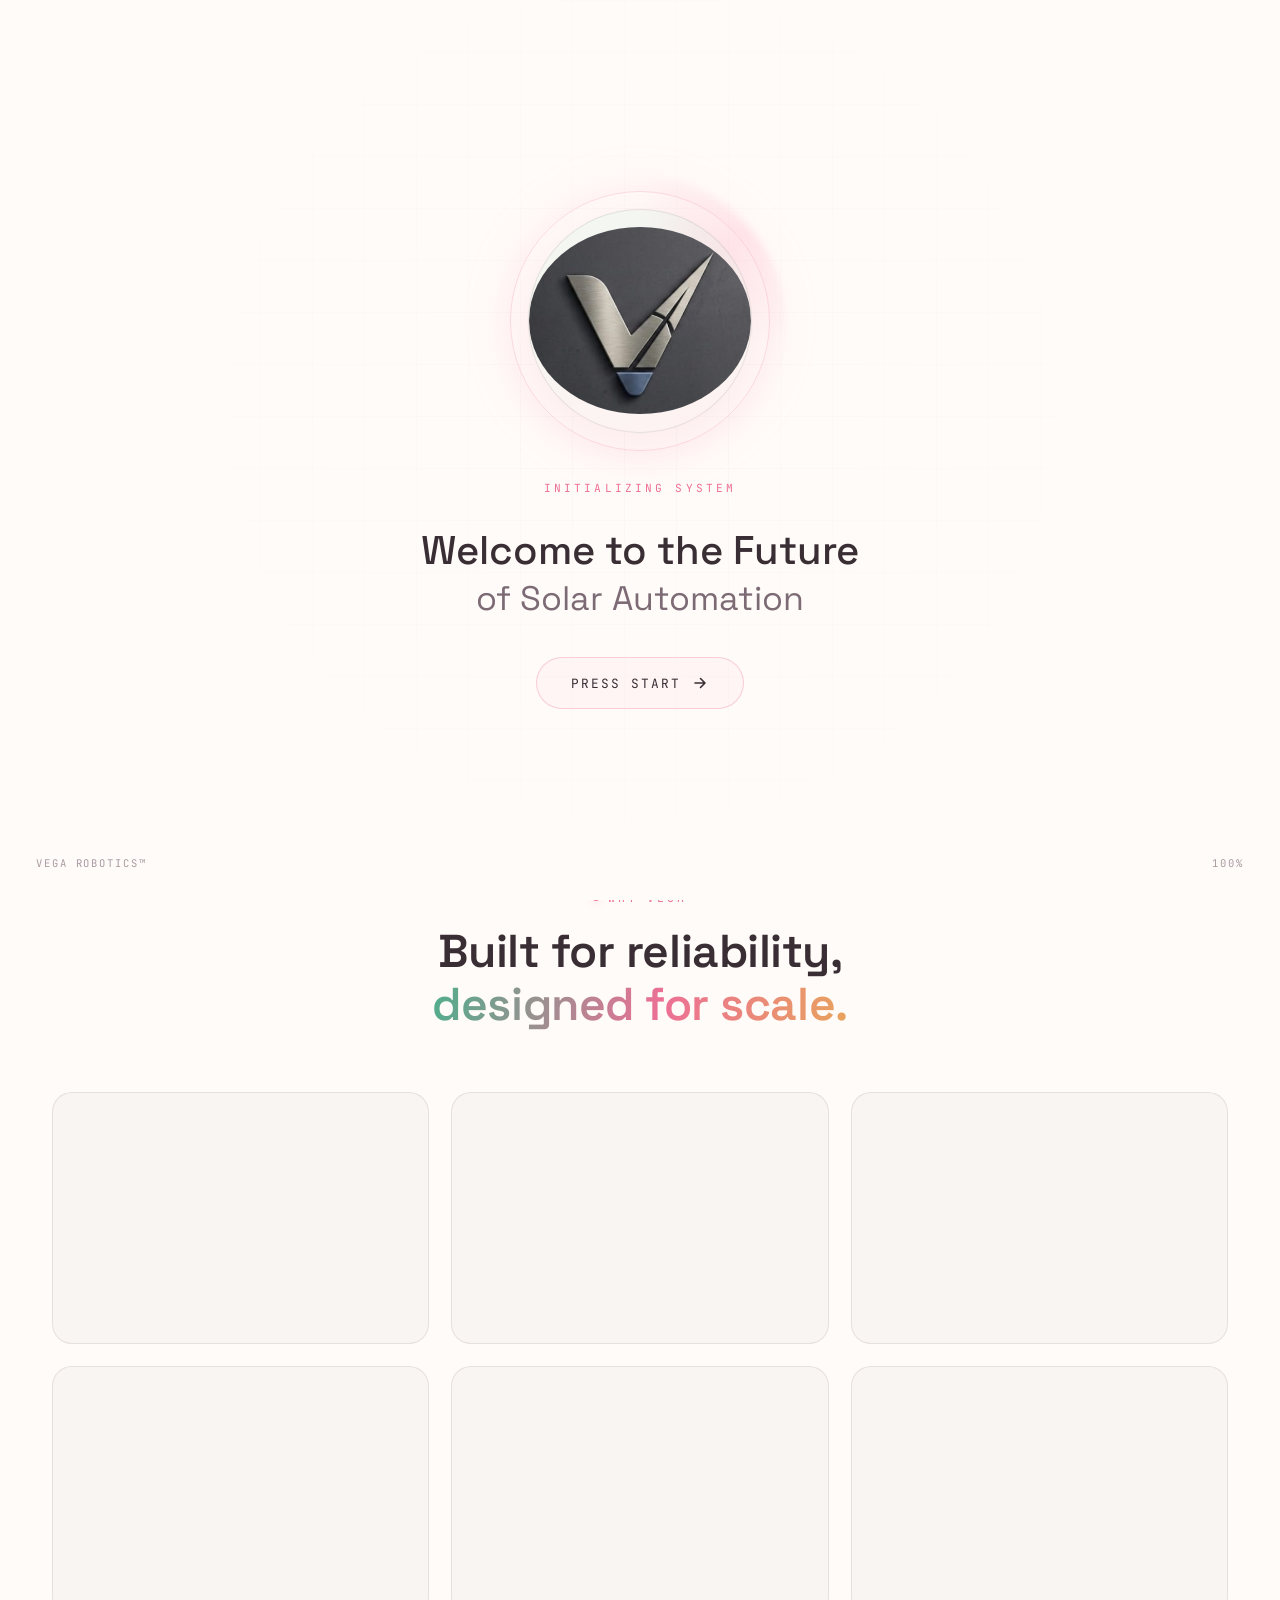
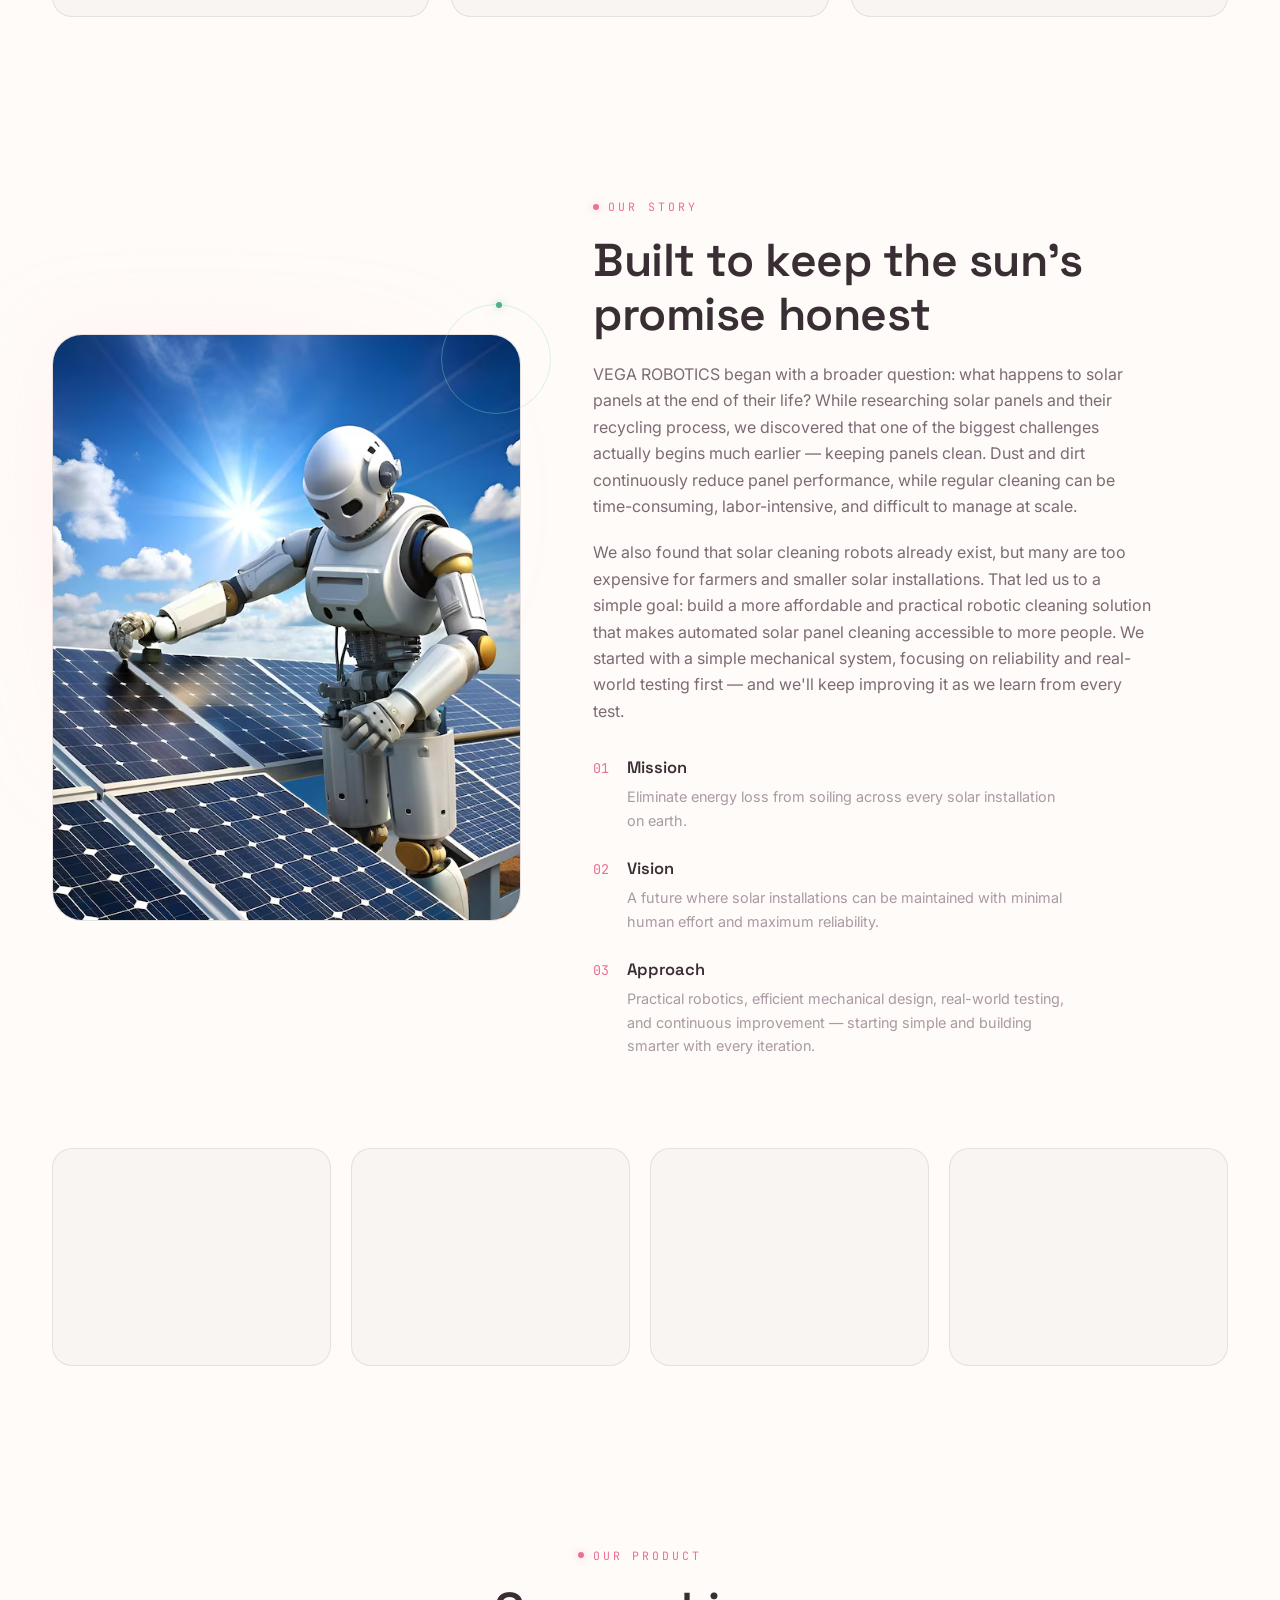
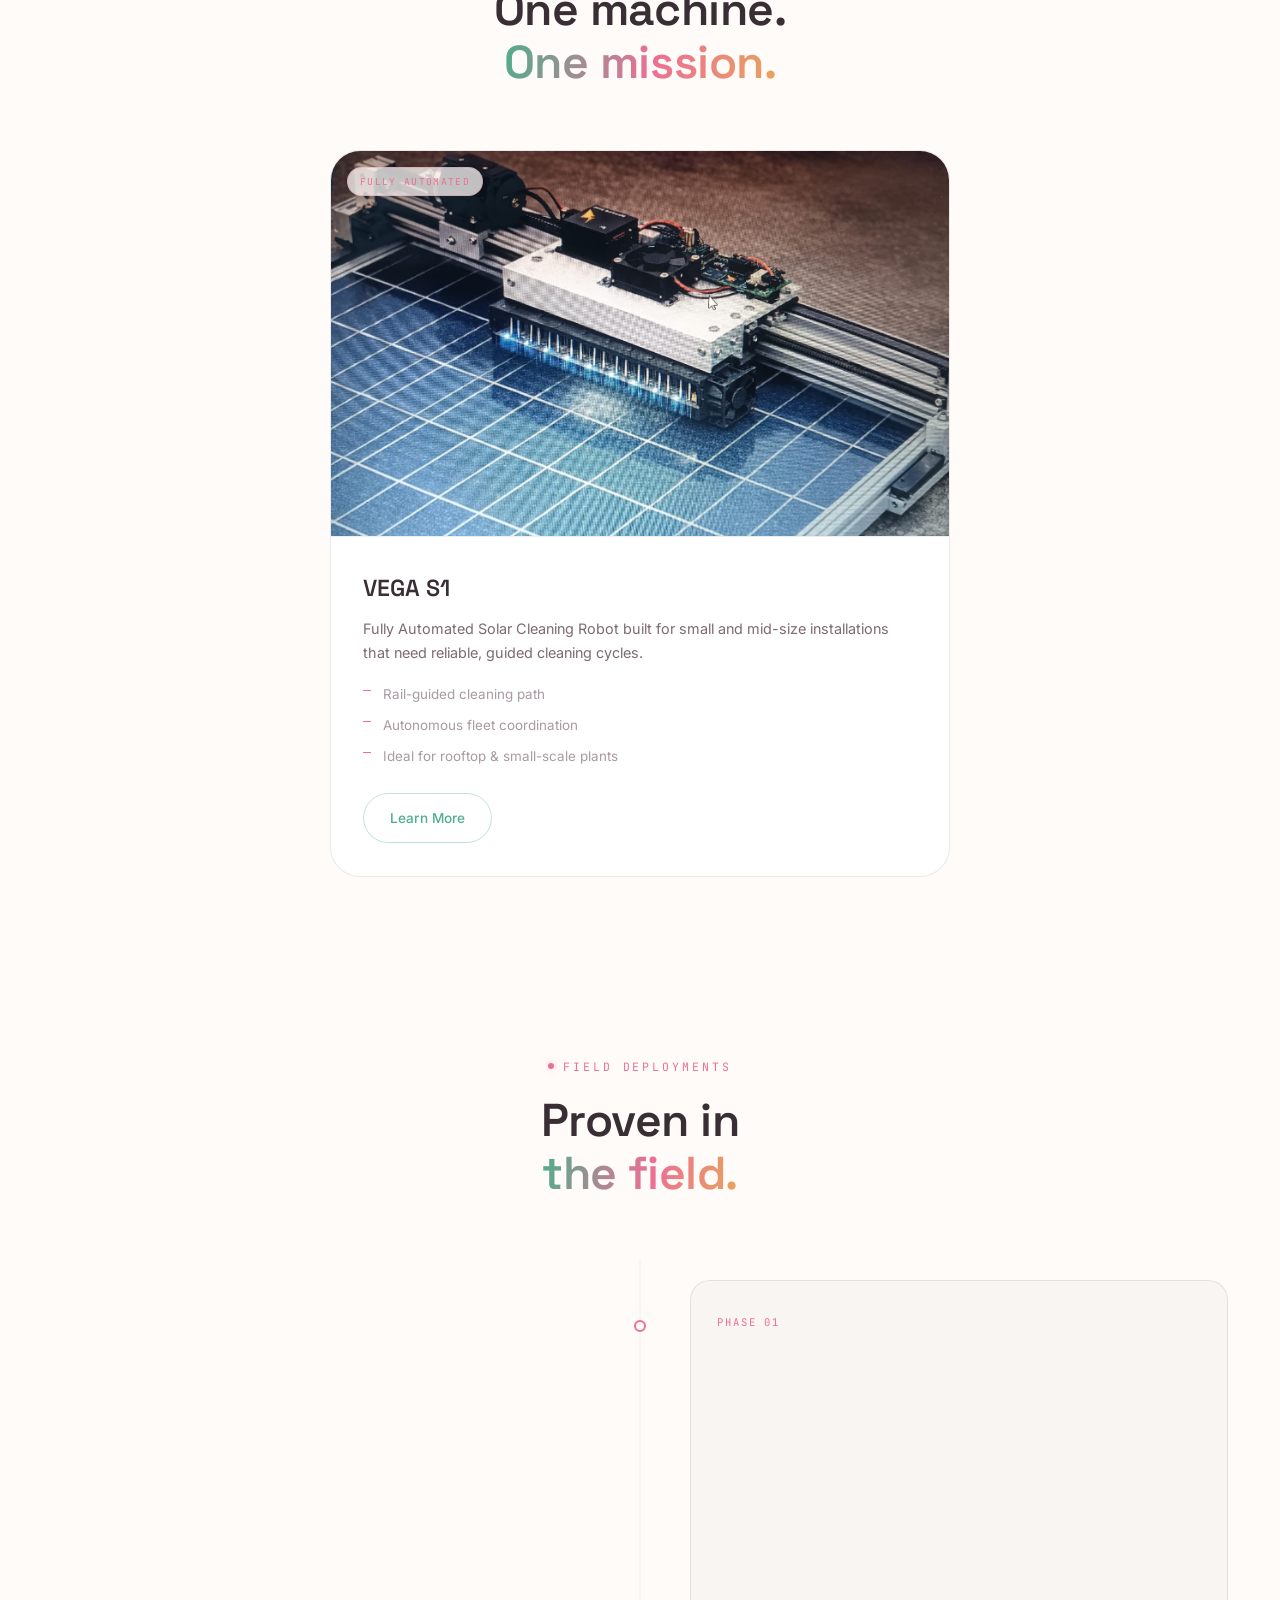
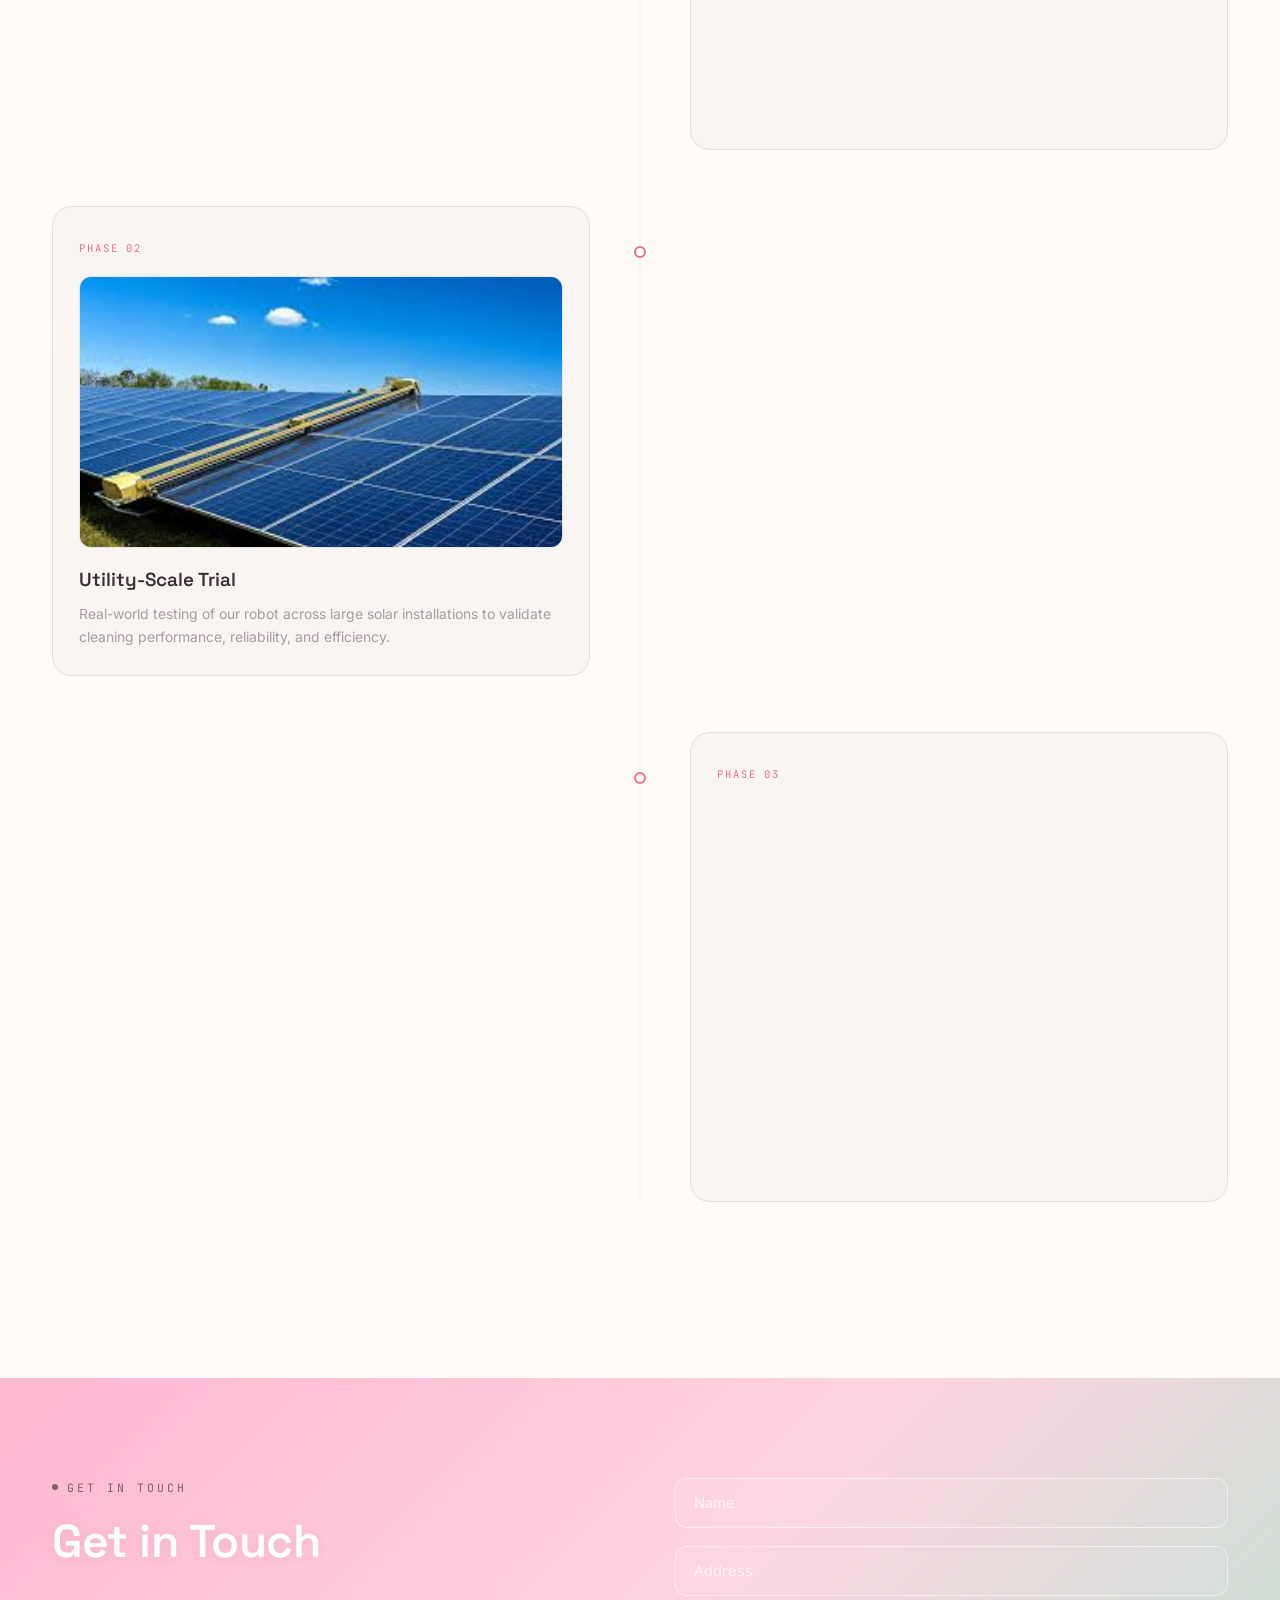
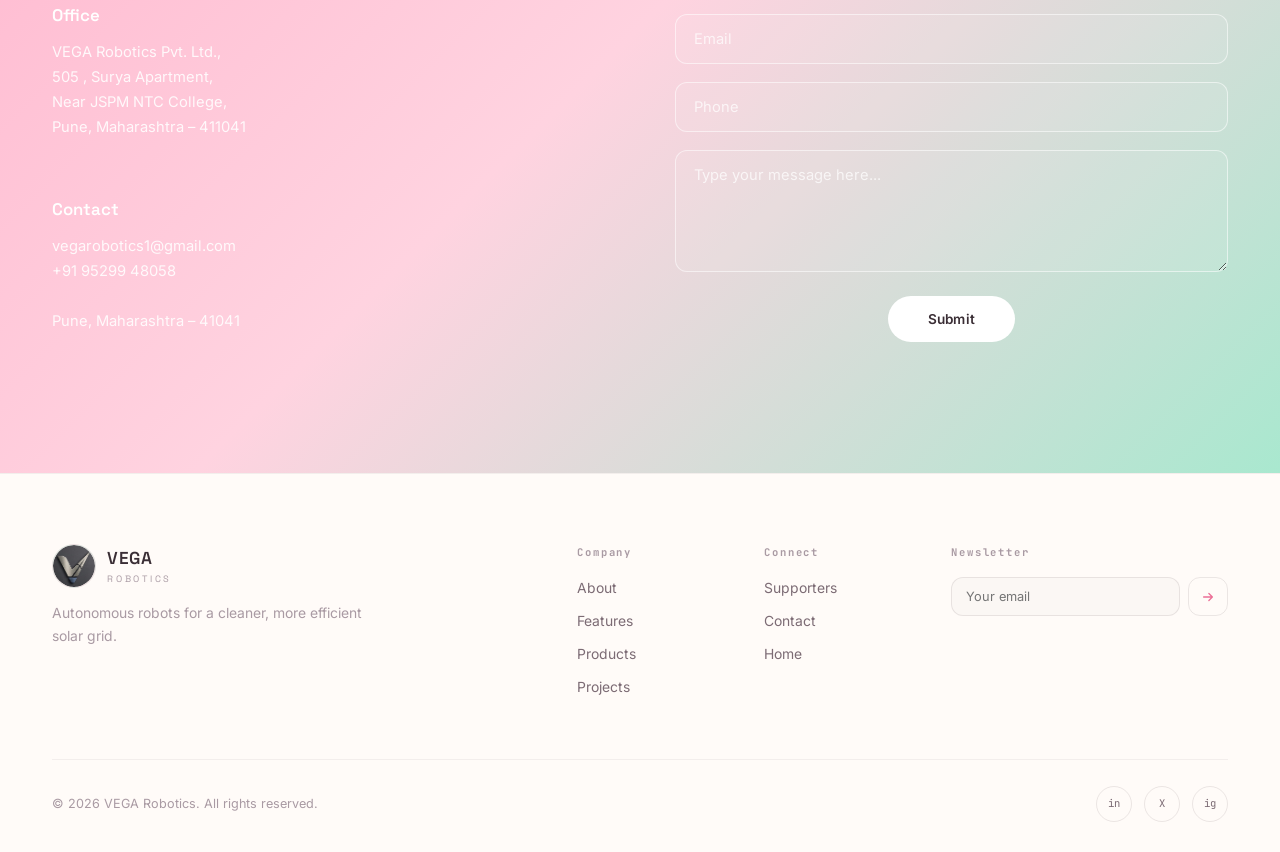
==== index.html @ 2202a623 "first commit" ====
<!DOCTYPE html>
<html lang="en">

<head>
  <meta charset="UTF-8">
  <meta name="viewport" content="width=device-width, initial-scale=1.0">
  <title>VEGA ROBOTICS — Autonomous Solar Intelligence</title>
  <meta name="description"
    content="VEGA ROBOTICS engineers AI-powered autonomous robots that keep solar plants at peak efficiency.">
  <link rel="preconnect" href="https://fonts.googleapis.com">
  <link rel="preconnect" href="https://fonts.gstatic.com" crossorigin>
  <link
    href="https://fonts.googleapis.com/css2?family=Space+Grotesk:wght@400;500;600;700&family=Inter:wght@300;400;500;600&family=JetBrains+Mono:wght@400;500&display=swap"
    rel="stylesheet">
  <link rel="stylesheet" href="style.css">
</head>

<body>

  <!-- ============ CUSTOM CURSOR ============ -->
  <div class="cursor-dot" id="cursorDot"></div>
  <div class="cursor-ring" id="cursorRing"></div>

  <!-- ============ SCROLL PROGRESS ============ -->
  <div class="scroll-progress" id="scrollProgress"></div>

  <!-- ============ PAGE LOADER / INTRO ============ -->
  <section class="intro" id="intro" aria-label="Intro sequence">
    <div class="intro-grid"></div>
    <div class="intro-particles" id="introParticles"></div>

    <div class="intro-content">
      <div class="intro-logo-wrap">
        <div class="intro-logo-ring"></div>
        <div class="intro-logo-sweep"></div>
        <div class="intro-logo" id="introLogo">
          <!-- Add company logo here. Example once you have an image:
        <img src="assets/logo.png" alt="VEGA Robotics" style="width:100%;height:100%;object-fit:cover;border-radius:50%;">
        -->
          <span class="intro-logo-mark"><img src="imgs/logo.jpeg" alt="VEGA Robotics"
              style="width:100%;height:100%;object-fit:cover;border-radius:50%;"></span>
        </div>
      </div>

      <p class="intro-eyebrow" id="introEyebrow">INITIALIZING SYSTEM</p>

      <h1 class="intro-title" id="introTitle">
        <span class="line" data-text="Welcome to the Future">Welcome to the Future</span>
        <span class="line" data-text="of Solar Automation">of Solar Automation</span>
      </h1>

      <button class="start-btn" id="startBtn">
        <span class="start-btn-label">PRESS START</span>
        <span class="start-btn-ripple"></span>
        <svg class="start-btn-arrow" width="18" height="18" viewBox="0 0 18 18" fill="none">
          <path d="M4 9H14M14 9L9.5 4.5M14 9L9.5 13.5" stroke="currentColor" stroke-width="1.6" stroke-linecap="round"
            stroke-linejoin="round" />
        </svg>
      </button>
    </div>

    <div class="intro-footer">
      <span>VEGA ROBOTICS™</span>
      <span id="introPercent">00%</span>
    </div>
  </section>

  <!-- ============ MAIN SITE ============ -->
  <div class="site" id="site">

    <!-- Cursor spotlight -->
    <div class="spotlight" id="spotlight"></div>

    <!-- ============ NAVBAR ============ -->
    <header class="navbar" id="navbar">
      <div class="navbar-inner">
        <a href="#home" class="nav-logo">
          <span class="nav-logo-icon"><img src="imgs/logo.jpeg" alt="VEGA Robotics" style="width:100%;height:100%;object-fit:cover;border-radius:50%;"></span>
          <span class="nav-logo-text">VEGA<span>ROBOTICS</span></span>
        </a>

        <nav class="nav-menu" id="navMenu">
          <a href="#home" class="nav-link active" data-text="Home">Home</a>
          <a href="#features" class="nav-link" data-text="Features">Features</a>
          <a href="#about" class="nav-link" data-text="About">About</a>
          <a href="#products" class="nav-link" data-text="Products">Products</a>
          <a href="#projects" class="nav-link" data-text="Projects">Projects</a>
          <a href="#supporters" class="nav-link" data-text="Supporters">Supporters</a>
          <a href="#contact" class="nav-link" data-text="Contact">Contact</a>
        </nav>

        <a href="#contact" class="btn btn-cta nav-cta magnetic">
          <span>Get Started</span>
        </a>

        <button class="nav-toggle" id="navToggle" aria-label="Toggle menu">
          <span></span><span></span><span></span>
        </button>
      </div>
    </header>

    <main id="mainContent">

      <!-- ============ HERO — plain, no background effects ============ -->
      <section class="hero" id="home">
        <div class="hero-inner">
          <div class="hero-copy" data-reveal>
            <p class="eyebrow"><span class="eyebrow-dot"></span>AUTONOMOUS SOLAR MAINTENANCE</p>
            <h1 class="hero-title">
              Engineering the<br>
              <span class="text-gradient">Future of Solar</span><br>
              Cleaning
            </h1>
            <p class="hero-sub">
              Smart robots that clean, inspect, and optimize solar arrays
              around the clock — so every panel performs at maximum efficiency.
            </p>
            <div class="hero-actions">
              <a href="#products" class="btn btn-primary magnetic">
                <span>Explore Robot</span>
                <svg width="16" height="16" viewBox="0 0 16 16" fill="none">
                  <path d="M3 8H13M13 8L9 4M13 8L9 12" stroke="currentColor" stroke-width="1.5" stroke-linecap="round"
                    stroke-linejoin="round" />
                </svg>
              </a>
              <a href="#about" class="btn btn-ghost magnetic">
                <span>Our Mission</span>
              </a>
            </div>

            <div class="hero-stats">
              <div class="hero-stat">
                <span class="hero-stat-num" data-count="99.9">0</span><span class="hero-stat-suffix">%</span>
                <p>Uptime Reliability</p>
              </div>
              <div class="hero-stat-divider"></div>
              <div class="hero-stat">
                <span class="hero-stat-num" data-count="24">0</span><span class="hero-stat-suffix">/7</span>
                <p>Autonomous Operation</p>
              </div>
            </div>
          </div>

          <div class="hero-visual" data-reveal>
            <!-- Add Hero Robot Image URL -->
            <div class="hero-visual-frame">
              <img src="imgs/robo2.jpeg" alt="VEGA solar cleaning robot" class="hero-robot-img">

            </div>
          </div>
        </div>

        <a href="#features" class="scroll-indicator magnetic">
          <span>SCROLL</span>
          <span class="scroll-line"><span class="scroll-line-fill"></span></span>
        </a>
      </section>

      <!-- ============ FEATURES ============ -->
      <section class="features" id="features">
        <div class="section-inner">
          <div class="section-head" data-reveal>
            <p class="eyebrow center"><span class="eyebrow-dot"></span>WHY VEGA</p>
            <h2 class="section-title center">Built for reliability,<br><span class="text-gradient">designed for
                scale.</span></h2>
          </div>

          <div class="feature-grid">
            <div class="feature-card tilt-card" data-reveal>
              <div class="feature-icon">
                <svg width="22" height="22" viewBox="0 0 22 22" fill="none">
                  <path d="M11 2L13 8L19 9L14.5 13L15.7 19.5L11 16.3L6.3 19.5L7.5 13L3 9L9 8L11 2Z"
                    stroke="currentColor" stroke-width="1.4" stroke-linejoin="round" />
                </svg>
              </div>
              <h3>Eco-Friendly & Cost Efficient</h3>
              <p>Reduces water usage, manual cleaning requirements, and recurring maintenance costs while helping
                panels maintain better efficiency.</p>
            </div>

            <div class="feature-card tilt-card" data-reveal>
              <div class="feature-icon">
                <svg width="22" height="22" viewBox="0 0 22 22" fill="none">
                  <path d="M4 18V9L11 4L18 9V18H13V13H9V18H4Z" stroke="currentColor" stroke-width="1.4"
                    stroke-linejoin="round" />
                </svg>
              </div>
              <h3>Autonomous Navigation</h3>
              <p>Robots plan and execute cleaning routes independently, adapting to panel layout and weather conditions.
              </p>
            </div>

            <div class="feature-card tilt-card" data-reveal>
              <div class="feature-icon">
                <svg width="22" height="22" viewBox="0 0 22 22" fill="none">
                  <circle cx="11" cy="11" r="7.5" stroke="currentColor" stroke-width="1.4" />
                  <path d="M11 6.5V11L14 13" stroke="currentColor" stroke-width="1.4" stroke-linecap="round" />
                </svg>
              </div>
              <h3>24/7 Operation</h3>
              <p>Scheduled or on-demand cleaning cycles run day and night without any manual intervention.</p>
            </div>

            <div class="feature-card tilt-card" data-reveal>
              <div class="feature-icon">
                <svg width="22" height="22" viewBox="0 0 22 22" fill="none">
                  <path d="M4 11C4 7.13 7.13 4 11 4C14.87 4 18 7.13 18 11" stroke="currentColor" stroke-width="1.4"
                    stroke-linecap="round" />
                  <path d="M4 11C4 14.87 7.13 18 11 18C14.87 18 18 14.87 18 11" stroke="currentColor" stroke-width="1.4"
                    stroke-linecap="round" stroke-dasharray="2 3" />
                </svg>
              </div>
              <h3>Water-Efficient Cleaning</h3>
              <p>Precision spray and brush systems use a fraction of the water required by manual cleaning crews.</p>
            </div>

            <div class="feature-card tilt-card" data-reveal>
              <div class="feature-icon">
                <svg width="22" height="22" viewBox="0 0 22 22" fill="none">
                  <rect x="4" y="4" width="14" height="14" rx="3" stroke="currentColor" stroke-width="1.4" />
                  <path d="M8 11H14M11 8V14" stroke="currentColor" stroke-width="1.4" stroke-linecap="round" />
                </svg>
              </div>
              <h3>Remote Fleet Monitoring</h3>
              <p>A live dashboard tracks every unit's status, efficiency, and maintenance needs from anywhere.</p>
            </div>

            <div class="feature-card tilt-card" data-reveal>
              <div class="feature-icon">
                <svg width="22" height="22" viewBox="0 0 22 22" fill="none">
                  <path
                    d="M11 3V6M11 16V19M3 11H6M16 11H19M5.5 5.5L7.5 7.5M14.5 14.5L16.5 16.5M5.5 16.5L7.5 14.5M14.5 7.5L16.5 5.5"
                    stroke="currentColor" stroke-width="1.4" stroke-linecap="round" />
                </svg>
              </div>
              <h3>Adaptive to Any Site</h3>
              <p>From rooftop arrays to utility-scale farms, VEGA systems configure to the plant's layout and scale.</p>
            </div>
          </div>
        </div>
      </section>

      <!-- ============ ABOUT ============ -->
      <section class="about" id="about">
        <div class="section-inner">
          <div class="about-grid">
            <div class="about-visual" data-reveal>
              <div class="about-frame">
                <!-- Add Image URL -->
                <img src="imgs/group.png" alt="VEGA Robotics facility" class="about-img">

              </div>
              <div class="about-frame-glow"></div>
              <div class="orbit-ring"></div>
            </div>

            <div class="about-copy" data-reveal>
              <p class="eyebrow"><span class="eyebrow-dot"></span>OUR STORY</p>
              <h2 class="section-title">Built to keep the sun's<br>promise honest</h2>
              <p class="about-text">
                VEGA ROBOTICS began with a broader question: what happens to solar panels at the
                end of their life? While researching solar panels and their recycling process,
                we discovered that one of the biggest challenges actually begins much earlier —
                keeping panels clean. Dust and dirt continuously reduce panel performance, while
                regular cleaning can be time-consuming, labor-intensive, and difficult to manage at scale.
              </p>
              <p class="about-text">
                We also found that solar cleaning robots already exist, but many are too expensive
                for farmers and smaller solar installations. That led us to a simple goal: build a more
                affordable and practical robotic cleaning solution that makes automated solar panel
                cleaning accessible to more people. We started with a simple mechanical system, focusing
                on reliability and real-world testing first — and we'll keep improving it as we learn
                from every test.
              </p>

              <div class="values-list">
                <div class="value-item">
                  <span class="value-num">01</span>
                  <div>
                    <h4>Mission</h4>
                    <p>Eliminate energy loss from soiling across every solar installation on earth.</p>
                  </div>
                </div>
                <div class="value-item">
                  <span class="value-num">02</span>
                  <div>
                    <h4>Vision</h4>
                    <p>A future where solar installations can be maintained with minimal human effort and maximum reliability.</p>
                  </div>
                </div>
                <div class="value-item">
                  <span class="value-num">03</span>
                  <div>
                    <h4>Approach</h4>
                    <p>Practical robotics, efficient mechanical design, real-world testing, and continuous improvement —
                      starting simple and building smarter with every iteration.</p>
                  </div>
                </div>
              </div>
            </div>
          </div>

          <div class="stats-grid" data-reveal>
            <div class="stat-card tilt-card">
              <span class="stat-num-text">High Capacity</span>
              <p class="stat-label">Extended Operation</p>
            </div>
            <div class="stat-card tilt-card">
              <span class="stat-num" data-count="99" data-suffix="%">0</span>
              <p class="stat-label">Cleaning Efficiency</p>
            </div>
            <div class="stat-card tilt-card">
              <span class="stat-num-text">24/7</span>
              <p class="stat-label">Automation</p>
            </div>
            <div class="stat-card tilt-card">
              <span class="stat-num-text">Affordable</span>
              <p class="stat-label">Built for Accessibility</p>
            </div>
          </div>
        </div>
      </section>

      <!-- ============ PRODUCTS ============ -->
      <section class="products" id="products">
        <div class="section-inner">
          <div class="section-head" data-reveal>
            <p class="eyebrow center"><span class="eyebrow-dot"></span>OUR PRODUCT</p>
            <h2 class="section-title center">One machine.<br><span class="text-gradient">One mission.</span></h2>
          </div>

          <div class="product-grid single">
            <article class="product-card tilt-card" data-reveal>
              <div class="product-card-glow"></div>
              <div class="product-media">
                <!-- Add Image URL -->
                <img src="imgs/robo1.jpeg" alt="Semi-Automated Solar Cleaning Robot" class="product-img">

                <span class="product-tag">FULLY AUTOMATED</span>
              </div>
              <div class="product-body">
                <h3>VEGA S1</h3>
                <p class="product-desc">Fully Automated Solar Cleaning Robot built for small and mid-size installations
                  that need reliable, guided cleaning cycles.</p>
                <ul class="product-features">
                  <li>Rail-guided cleaning path</li>
                  <li>Autonomous fleet coordination</li>
                  <li>Ideal for rooftop &amp; small-scale plants</li>
                </ul>
                <a href="product-s1.html" class="btn btn-outline magnetic"><span>Learn More</span></a>
              </div>
            </article>
          </div>
        </div>
      </section>

      <!-- ============ PROJECTS ============ -->
      <section class="projects" id="projects">
        <div class="section-inner">
          <div class="section-head" data-reveal>
            <p class="eyebrow center"><span class="eyebrow-dot"></span>FIELD DEPLOYMENTS</p>
            <h2 class="section-title center">Proven in<br><span class="text-gradient">the field.</span></h2>
          </div>

          <div class="timeline">
            <div class="timeline-line"><span class="timeline-line-fill"></span></div>

            <div class="timeline-item" data-reveal>
              <div class="timeline-marker"></div>
              <div class="timeline-card tilt-card">
                <span class="timeline-date">PHASE 01</span>
                <div class="timeline-media">
                  <!-- Add Image URL -->
                  <img src="imgs/pilot.png" alt="Pilot deployment" class="timeline-img">

                </div>
                <h3>Pilot Deployment</h3>
                <p>First VEGA S1 units deployed across a rooftop commercial array to validate cleaning efficiency in
                  real conditions.</p>
              </div>
            </div>

            <div class="timeline-item" data-reveal>
              <div class="timeline-marker"></div>
              <div class="timeline-card tilt-card">
                <span class="timeline-date">PHASE 02</span>
                <div class="timeline-media">
                  <!-- Add Image URL -->
                  <img src="imgs/trial.png" alt="Utility scale trial" class="timeline-img">

                </div>
                <h3>Utility-Scale Trial</h3>
                <p>Real-world testing of our robot across large solar installations to validate cleaning performance,
                   reliability, and efficiency.</p>
              </div>
            </div>

            <div class="timeline-item" data-reveal>
              <div class="timeline-marker"></div>
              <div class="timeline-card tilt-card">
                <span class="timeline-date">PHASE 03</span>
                <div class="timeline-media">
                  <!-- Add Image URL -->
                  <img src="imgs/trial2.png" alt="Continuous operation" class="timeline-img">

                </div>
                <h3>Continuous Operation</h3>
                <p>Year-round autonomous operation across seasons, proving reliability in dust, heat, and monsoon
                  conditions.</p>
              </div>
            </div>
          </div>
        </div>
      </section>

      <!-- ============ SUPPORTERS ============ -->
      <!-- <section class="supporters" id="supporters">
        <div class="section-inner">
          <p class="eyebrow center" data-reveal><span class="eyebrow-dot"></span>BACKED BY</p>
          <h2 class="section-title center" data-reveal>Trusted by innovators<br>and industry leaders.</h2>

          <div class="logo-grid" data-reveal>
            <div class="logo-cell">
              <img src="imgs/supp1.png" alt="Supporter 1">
            </div>
            <div class="logo-cell">
              <img src="imgs/supp2.png" alt="Supporter 1">
            </div>
            <div class="logo-cell">
              <img src="imgs/supp3.png" alt="Supporter 1">
            </div>
            <div class="logo-cell">
              <img src="imgs/supp4.png" alt="Supporter 1">
            </div>
            <div class="logo-cell">
              <img src="imgs/supp5.png" alt="Supporter 1">
            </div>
            <div class="logo-cell">
              <img src="imgs/supp6.png" alt="Supporter 1">
            </div>
          </div>
        </div>
      </section> -->

      <!-- ============ CONTACT — reference-style solid band ============ -->
      <section class="contact" id="contact">
        <div class="section-inner">
          <div class="contact-grid">
            <div class="contact-copy" data-reveal>
              <p class="eyebrow"><span class="eyebrow-dot"></span>GET IN TOUCH</p>
              <h2 class="section-title">Get in Touch</h2>

              <div class="contact-address-list">
                <div class="contact-address-block">
                  <h4>Office</h4>
                  <!-- Add Office Address — placeholder below, edit anytime -->
                  <p>VEGA Robotics Pvt. Ltd.,<br>
                    505 , Surya Apartment,<br>
                    Near JSPM NTC College,<br>
                    Pune, Maharashtra – 411041</p> <br>

                </div>

                 <div class="contact-address-block">
                  <h4>Contact</h4>

                  <p>vegarobotics1@gmail.com<br>
                    +91 95299 48058<br>
                    <br>
                    Pune, Maharashtra – 41041</p>
                </div>

              </div>
            </div>

            <form class="contact-form" id="contactForm" data-reveal>
              <div class="form-group">
                <input type="text" id="name" name="name" required placeholder="Name">
              </div>
              <div class="form-group">
                <input type="text" id="address" name="address" placeholder="Address">
              </div>
              <div class="form-group">
                <input type="email" id="email" name="email" required placeholder="Email">
              </div>
              <div class="form-group">
                <input type="tel" id="phone" name="phone" placeholder="Phone">
              </div>
              <div class="form-group">
                <textarea id="message" name="message" rows="5" required
                  placeholder="Type your message here..."></textarea>
              </div>
              <button type="submit" class="btn form-submit magnetic">
                <span>Submit</span>
              </button>
              <p class="form-note" id="formNote"></p>
            </form>
          </div>
        </div>
      </section>

    </main>

    <!-- ============ FOOTER ============ -->
    <footer class="footer">
      <div class="section-inner footer-inner">
        <div class="footer-top">
          <div class="footer-brand">
            <a href="#home" class="nav-logo">
              <span class="nav-logo-icon"><img src="imgs/logo.jpeg" alt="VEGA Robotics" style="width:100%;height:100%;object-fit:cover;border-radius:50%;"></span>
              <span class="nav-logo-text">VEGA<span>ROBOTICS</span></span>
            </a>
            <p>Autonomous robots for a cleaner, more efficient solar grid.</p>
          </div>

          <div class="footer-links">
            <div class="footer-col">
              <h5>Company</h5>
              <a href="#about">About</a>
              <a href="#features">Features</a>
              <a href="#products">Products</a>
              <a href="#projects">Projects</a>
            </div>
            <div class="footer-col">
              <h5>Connect</h5>
              <a href="#supporters">Supporters</a>
              <a href="#contact">Contact</a>
              <a href="#home">Home</a>
            </div>
            <div class="footer-col">
              <h5>Newsletter</h5>
              <form class="newsletter-form" id="newsletterForm">
                <input type="email" placeholder="Your email" required>
                <button type="submit" aria-label="Subscribe">
                  <svg width="14" height="14" viewBox="0 0 16 16" fill="none">
                    <path d="M3 8H13M13 8L9 4M13 8L9 12" stroke="currentColor" stroke-width="1.5" stroke-linecap="round"
                      stroke-linejoin="round" />
                  </svg>
                </button>
              </form>
            </div>
          </div>
        </div>

        <div class="footer-bottom">
          <p>&copy; <span id="year"></span> VEGA Robotics. All rights reserved.</p>
          <div class="social-row small">
            <a href="#" class="social-icon magnetic" aria-label="LinkedIn">in</a>
            <a href="#" class="social-icon magnetic" aria-label="Twitter">X</a>
            <a href="#" class="social-icon magnetic" aria-label="Instagram">ig</a>
          </div>
        </div>
      </div>
    </footer>

    <button class="back-to-top magnetic" id="backToTop" aria-label="Back to top">
      <svg width="16" height="16" viewBox="0 0 16 16" fill="none">
        <path d="M8 13V3M3 7L8 2L13 7" stroke="currentColor" stroke-width="1.6" stroke-linecap="round"
          stroke-linejoin="round" />
      </svg>
    </button>

  </div>

  <script src="script.js"></script>
</body>

</html>
---- style.css ----
/* ==========================================================================
   VEGA ROBOTICS — Stylesheet (Soft Pastel Direction)
   Warm cream base, mint + blush pastel accents, plain and calm hero,
   restrained motion. Cute, light, natural — not dark or dramatic.
   ========================================================================== */

:root{
  /* ---- Palette (soft pastel) ---- */
  --bg:               #fffbf8;
  --bg-soft:           #fff5f7;
  --panel:            #ffffff;
  --glass:            rgba(58,46,53,0.028);
  --glass-strong:     rgba(58,46,53,0.05);
  --border:           rgba(58,46,53,0.10);
  --border-soft:      rgba(58,46,53,0.06);

  --mint:             #8fdcc2;
  --mint-dim:         #4fae8c;
  --blush:            #ffb3c7;
  --blush-dim:        #ec6f96;
  --gold:             #ffcf9e;

  --text:             #3a2e35;
  --text-dim:         #7c6b74;
  --text-faint:       #a99aa3;

  /* ---- Gradients (soft pastel blends) ---- */
  --grad-accent: linear-gradient(120deg, var(--mint) 0%, #d9f5ea 45%, var(--blush) 100%);
  --grad-text:   linear-gradient(100deg, var(--mint-dim) 0%, var(--blush-dim) 55%, #e8a45c 100%);
  --grad-panel:  linear-gradient(160deg, rgba(143,220,194,0.08), rgba(255,179,199,0.06));
  --grad-contact: linear-gradient(135deg, #ffb8cf 0%, #ffd3e0 45%, #a9e8cf 100%);

  /* ---- Type ---- */
  --font-display: 'Space Grotesk', sans-serif;
  --font-body:    'Inter', sans-serif;
  --font-mono:    'JetBrains Mono', monospace;

  /* ---- Layout ---- */
  --container: 1240px;
  --radius-sm: 12px;
  --radius-md: 20px;
  --radius-lg: 30px;

  /* ---- Motion: gentle ease-out, no overshoot ---- */
  --ease: cubic-bezier(.33,1,.68,1);
  --ease-soft: cubic-bezier(.4,0,.2,1);
}

/* ==========================================================================
   RESET
   ========================================================================== */
*, *::before, *::after{ box-sizing: border-box; margin: 0; padding: 0; }
html{ scroll-behavior: smooth; }
body{
  background: var(--bg);
  color: var(--text);
  font-family: var(--font-body);
  font-weight: 400;
  line-height: 1.65;
  overflow-x: hidden;
  cursor: none;
}
img{ max-width: 100%; display:block; }
a{ color: inherit; text-decoration: none; }
button{ font-family: inherit; cursor: none; border:none; background:none; color:inherit; }
input, textarea{ font-family: inherit; }
ul{ list-style:none; }
::selection{ background: var(--blush); color: var(--text); }

@media (hover: none), (pointer: coarse){
  body, button, a{ cursor: auto; }
  .cursor-dot, .cursor-ring{ display:none; }
}

@media (prefers-reduced-motion: reduce){
  *{ animation-duration: 0.001ms !important; animation-iteration-count: 1 !important; transition-duration: 0.001ms !important; scroll-behavior: auto !important; }
}

:focus-visible{ outline: 2px solid var(--mint-dim); outline-offset: 3px; }

.section-inner{
  max-width: var(--container);
  margin: 0 auto;
  padding: 0 32px;
}

/* ==========================================================================
   CUSTOM CURSOR — soft, small, low contrast
   ========================================================================== */
.cursor-dot, .cursor-ring{
  position: fixed;
  top:0; left:0;
  pointer-events:none;
  z-index: 9999;
  border-radius: 50%;
  transform: translate(-50%,-50%);
  will-change: transform;
}
.cursor-dot{
  width:5px; height:5px;
  background: var(--blush-dim);
  opacity: .85;
  transition: opacity .3s;
}
.cursor-ring{
  width:30px; height:30px;
  border:1px solid rgba(58,46,53,0.18);
  transition: width .3s var(--ease), height .3s var(--ease), border-color .3s, background .3s;
}
.cursor-ring.grow{
  width:46px; height:46px;
  background: rgba(255,179,199,0.1);
  border-color: rgba(236,111,150,0.4);
}

/* ==========================================================================
   SCROLL PROGRESS
   ========================================================================== */
.scroll-progress{
  position: fixed;
  top:0; left:0;
  height: 2px;
  width: 0%;
  background: var(--grad-accent);
  z-index: 9998;
}

/* ==========================================================================
   INTRO SEQUENCE — soft, calm
   ========================================================================== */
.intro{
  position: fixed;
  inset: 0;
  z-index: 10000;
  background: var(--bg);
  display:flex;
  align-items:center;
  justify-content:center;
  overflow:hidden;
  transition: transform 1.3s var(--ease), filter 1.1s var(--ease), opacity 1.1s var(--ease-soft);
}
.intro.leaving{
  transform: scale(1.06);
  filter: blur(10px);
  opacity: 0;
  pointer-events:none;
}
.intro-grid{
  position:absolute; inset:0;
  background-image:
    linear-gradient(rgba(58,46,53,0.025) 1px, transparent 1px),
    linear-gradient(90deg, rgba(58,46,53,0.025) 1px, transparent 1px);
  background-size: 52px 52px;
  mask-image: radial-gradient(circle at 50% 45%, black 0%, transparent 68%);
  animation: gridDrift 60s linear infinite;
}
@keyframes gridDrift{
  from{ background-position: 0 0, 0 0; }
  to{ background-position: 52px 52px, 52px 52px; }
}
.intro-particles{ position:absolute; inset:0; }
.intro-particles span{
  position:absolute;
  width:3px; height:3px;
  background: var(--blush-dim);
  border-radius:50%;
  opacity:.3;
  animation: floatUp linear infinite;
}
@keyframes floatUp{
  from{ transform: translateY(0); opacity:0; }
  15%{ opacity:.35; }
  85%{ opacity:.2; }
  to{ transform: translateY(-100vh); opacity:0; }
}

.intro-content{
  position:relative;
  z-index:2;
  display:flex;
  flex-direction:column;
  align-items:center;
  text-align:center;
  gap: 28px;
  padding: 24px;
}

.intro-logo-wrap{
  position: relative;
  width: 260px; height:260px;
  display:flex; align-items:center; justify-content:center;
  perspective: 900px;
}
.intro-logo-ring{
  position:absolute; inset:0;
  border-radius:50%;
  border:1px solid rgba(236,111,150,0.22);
  box-shadow: 0 0 50px rgba(255,179,199,0.18), inset 0 0 30px rgba(255,179,199,0.06);
  animation: ringPulse 4s ease-in-out infinite;
}
@keyframes ringPulse{
  0%,100%{ transform: scale(1); opacity:.6; }
  50%{ transform: scale(1.025); opacity:.9; }
}
.intro-logo-sweep{
  position:absolute; inset:-14px;
  border-radius:50%;
  background: conic-gradient(from 0deg, transparent 0%, rgba(255,179,199,0.25) 14%, transparent 28%);
  animation: sweep 7s linear infinite;
  filter: blur(3px);
}
@keyframes sweep{ to{ transform: rotate(360deg); } }
.intro-logo{
  position:relative;
  width:224px; height:224px;
  border-radius: 50%;
  background: linear-gradient(160deg, rgba(143,220,194,0.12), rgba(255,179,199,0.1));
  border: 1px solid var(--border);
  display:flex; align-items:center; justify-content:center;
  backdrop-filter: blur(6px);
  animation: logoRotate 8s linear infinite;
  transform-style: preserve-3d;
  box-shadow: 0 10px 40px rgba(236,111,150,0.12);
  overflow: hidden;
}
@keyframes logoRotate{
  from{ transform: rotateY(0deg); }
  to{ transform: rotateY(360deg); }
}
.intro-logo-mark{
  font-family: var(--font-display);
  font-weight:600;
  font-size: 5.2rem;
  background: var(--grad-text);
  -webkit-background-clip:text;
  background-clip:text;
  color:transparent;
}

.intro-eyebrow{
  font-family: var(--font-mono);
  font-size: .7rem;
  letter-spacing: .28em;
  color: var(--blush-dim);
  opacity:0;
  animation: fadeUp 1s var(--ease) .3s forwards;
}

.intro-title{
  font-family: var(--font-display);
  font-weight: 500;
  font-size: clamp(1.5rem, 3.6vw, 2.5rem);
  line-height:1.3;
  color: var(--text);
}
.intro-title .line{
  display:block;
  opacity:0;
  transform: translateY(12px);
  animation: fadeUp 1s var(--ease) forwards;
}
.intro-title .line:nth-child(1){ animation-delay: .55s; }
.intro-title .line:nth-child(2){ animation-delay: .78s; color: var(--text-dim); font-size:.85em; font-weight:400; }
@keyframes fadeUp{ to{ opacity:1; transform:translateY(0); } }

.start-btn{
  position:relative;
  margin-top: 8px;
  display:inline-flex;
  align-items:center;
  gap:10px;
  padding: 16px 34px;
  border-radius: 999px;
  border: 1px solid rgba(236,111,150,0.3);
  background: rgba(255,179,199,0.08);
  font-family: var(--font-mono);
  font-size: .8rem;
  letter-spacing: .16em;
  color: var(--text);
  overflow:hidden;
  opacity:0;
  animation: fadeUp 1s var(--ease) 1.05s forwards;
  transition: box-shadow .4s var(--ease), border-color .4s, transform .3s;
}
.start-btn:hover{
  box-shadow: 0 8px 26px rgba(236,111,150,0.18);
  border-color: rgba(236,111,150,0.55);
  transform: translateY(-2px);
}
.start-btn-arrow{ transition: transform .35s var(--ease); }
.start-btn:hover .start-btn-arrow{ transform: translateX(4px); }
.start-btn-ripple{
  position:absolute;
  inset:0;
  border-radius:inherit;
  background: radial-gradient(circle, rgba(255,179,199,0.35) 0%, transparent 60%);
  opacity:0;
  transform: scale(0);
  pointer-events:none;
}
.start-btn.rippling .start-btn-ripple{
  animation: rippleOut .7s ease-out;
}
@keyframes rippleOut{
  from{ opacity:.6; transform:scale(0); }
  to{ opacity:0; transform:scale(2.4); }
}

.intro-footer{
  position:absolute;
  bottom: 28px; left:0; right:0;
  display:flex;
  justify-content:space-between;
  padding: 0 36px;
  font-family: var(--font-mono);
  font-size:.66rem;
  letter-spacing:.18em;
  color: var(--text-faint);
}

/* ==========================================================================
   SITE WRAPPER + SPOTLIGHT
   ========================================================================== */
.site{ position:relative; }
.spotlight{
  position: fixed;
  inset:0;
  z-index: 1;
  pointer-events:none;
  background: radial-gradient(560px circle at var(--x,50%) var(--y,50%), rgba(255,179,199,0.035), transparent 60%);
}

/* ==========================================================================
   NAVBAR
   ========================================================================== */
.navbar{
  position: fixed;
  top:0; left:0; right:0;
  z-index: 500;
  padding: 22px 0;
  transition: padding .45s var(--ease), background .45s var(--ease), border-color .45s var(--ease);
  border-bottom: 1px solid transparent;
}
.navbar.scrolled{
  padding: 13px 0;
  background: rgba(255,251,248,0.82);
  backdrop-filter: blur(18px) saturate(130%);
  border-bottom: 1px solid var(--border-soft);
}
.navbar-inner{
  max-width: var(--container);
  margin:0 auto;
  padding: 0 32px;
  display:flex;
  align-items:center;
  justify-content:space-between;
  gap: 24px;
}
.nav-logo{
  display:flex; align-items:center; gap:11px;
  font-family: var(--font-display);
}
.nav-logo-icon{
  width:44px; height:44px;
  border-radius:50%;
  display:flex; align-items:center; justify-content:center;
  background: linear-gradient(160deg, rgba(143,220,194,0.18), rgba(255,179,199,0.14));
  border:1px solid var(--border);
  font-weight:600;
  font-size: 1.15rem;
  color: var(--blush-dim);
  overflow: hidden;
}
.nav-logo-text{ font-weight:600; letter-spacing:.03em; font-size:1.08rem; color: var(--text); }
.nav-logo-text span{ display:block; font-size:.58rem; letter-spacing:.3em; color:var(--text-faint); font-weight:400; }

.nav-menu{ display:flex; align-items:center; gap: 32px; }
.nav-link{
  position:relative;
  font-size:.85rem;
  color: var(--text-dim);
  padding: 4px 0;
  transition: color .35s;
}
.nav-link::after{
  content:'';
  position:absolute;
  left:0; bottom:-2px;
  width:0; height:1px;
  background: var(--grad-accent);
  transition: width .4s var(--ease);
}
.nav-link:hover, .nav-link.active{ color: var(--text); }
.nav-link:hover::after, .nav-link.active::after{ width:100%; }

.nav-toggle{
  display:none;
  flex-direction:column;
  gap:5px;
  width: 26px;
}
.nav-toggle span{
  height:1.5px; width:100%;
  background: var(--text);
  transition: transform .35s var(--ease), opacity .35s;
}
.nav-toggle.open span:nth-child(1){ transform: translateY(6.5px) rotate(45deg); }
.nav-toggle.open span:nth-child(2){ opacity:0; }
.nav-toggle.open span:nth-child(3){ transform: translateY(-6.5px) rotate(-45deg); }

/* ==========================================================================
   BUTTONS
   ========================================================================== */
.btn{
  position:relative;
  display:inline-flex;
  align-items:center;
  gap: 8px;
  padding: 13px 26px;
  border-radius: 999px;
  font-size:.85rem;
  font-weight:500;
  letter-spacing:.01em;
  transition: transform .35s var(--ease), box-shadow .35s var(--ease), border-color .35s, background .35s, color .35s;
  isolation:isolate;
}
.btn svg{ transition: transform .35s var(--ease); }
.btn-primary{
  background: var(--grad-accent);
  color: var(--text);
  font-weight:600;
}
.btn-primary:hover{
  box-shadow: 0 10px 26px rgba(236,111,150,0.2);
  transform: translateY(-2px);
}
.btn-primary:hover svg{ transform: translateX(3px); }
.btn-ghost{
  border: 1px solid var(--border);
  color: var(--text);
  background: var(--glass);
}
.btn-ghost:hover{ border-color: rgba(236,111,150,0.3); background: rgba(255,179,199,0.06); transform: translateY(-2px); }
.btn-outline{
  border: 1px solid rgba(79,174,140,0.35);
  color: var(--mint-dim);
  background: transparent;
}
.btn-outline:hover{ background: rgba(143,220,194,0.08); transform: translateY(-2px); }
.btn-cta{ padding: 11px 22px; font-size:.8rem; }

.magnetic{ will-change: transform; }

/* ==========================================================================
   TYPE HELPERS
   ========================================================================== */
.eyebrow{
  display:flex; align-items:center; gap:9px;
  font-family: var(--font-mono);
  font-size:.72rem;
  letter-spacing:.26em;
  color: var(--blush-dim);
  margin-bottom: 18px;
  text-transform:uppercase;
}
.eyebrow.center{ justify-content:center; }
.eyebrow-dot{
  width:6px; height:6px; border-radius:50%;
  background: var(--blush-dim);
  box-shadow: 0 0 8px rgba(236,111,150,0.4);
}
.section-title{
  font-family: var(--font-display);
  font-weight:600;
  font-size: clamp(1.9rem, 3.6vw, 3rem);
  line-height:1.16;
  letter-spacing:-.01em;
  color: var(--text);
}
.section-title.center{ text-align:center; }
.text-gradient{
  background: var(--grad-text);
  -webkit-background-clip:text;
  background-clip:text;
  color:transparent;
}

/* ==========================================================================
   SCROLL REVEAL
   ========================================================================== */
[data-reveal]{
  opacity:0;
  transform: translateY(22px);
  transition: opacity 1s var(--ease), transform 1s var(--ease);
}
[data-reveal].in{
  opacity:1;
  transform: translateY(0);
}

/* ==========================================================================
   HERO — plain, calm, no background effects
   ========================================================================== */
.hero{
  position:relative;
  min-height:92vh;
  display:flex;
  align-items:center;
  padding: 150px 0 90px;
}
.hero-inner{
  position:relative; z-index:2;
  max-width: var(--container);
  margin:0 auto;
  padding: 0 32px;
  display:grid;
  grid-template-columns: 1.05fr .95fr;
  gap: 60px;
  align-items:center;
}
.hero-title{
  font-family: var(--font-display);
  font-weight:600;
  font-size: clamp(2.4rem, 4.8vw, 4rem);
  line-height:1.1;
  letter-spacing:-.01em;
  margin-bottom: 22px;
  color: var(--text);
}
.hero-sub{
  color: var(--text-dim);
  font-size: 1.04rem;
  max-width: 480px;
  margin-bottom: 34px;
}
.hero-actions{ display:flex; gap:16px; flex-wrap:wrap; margin-bottom: 52px; }

.hero-stats{ display:flex; align-items:center; gap: 26px; }
.hero-stat p{ font-size:.77rem; color: var(--text-faint); margin-top:4px; letter-spacing:.02em; }
.hero-stat-num, .hero-stat-suffix{
  font-family: var(--font-display);
  font-size: 2rem;
  font-weight:600;
  color: var(--text);
}
.hero-stat-suffix{ color: var(--blush-dim); }
.hero-stat-divider{ width:1px; height:38px; background: var(--border); }

.hero-visual{ position:relative; height: 460px; display:flex; align-items:center; justify-content:center; }
.hero-visual-frame{
  position:relative;
  width: 340px; height: 420px;
  border-radius: var(--radius-lg);
  border: 1px solid var(--border);
  background: var(--grad-panel);
  overflow:hidden;
  display:flex; align-items:center; justify-content:center;
  box-shadow: 0 24px 50px rgba(58,46,53,0.08);
}
.hero-robot-img{ width:100%; height:100%; object-fit:cover; display:none; }
.hero-robot-img[src]:not([src=""]){ display:block; }
.hero-visual-placeholder{
  font-family: var(--font-mono);
  font-size:.7rem;
  letter-spacing:.22em;
  color: var(--text-faint);
  border: 1px dashed var(--border);
  padding: 10px 16px;
  border-radius: 8px;
}

.scroll-indicator{
  position:absolute;
  bottom: 36px; left:50%;
  transform: translateX(-50%);
  display:flex; flex-direction:column; align-items:center; gap:10px;
  font-family: var(--font-mono);
  font-size:.64rem;
  letter-spacing:.28em;
  color: var(--text-faint);
  z-index:2;
}
.scroll-line{ position:relative; width:1px; height:38px; background: var(--border-soft); overflow:hidden; }
.scroll-line-fill{
  position:absolute; top:-100%; left:0; width:100%; height:100%;
  background: var(--blush-dim);
  animation: scrollFill 2.6s ease-in-out infinite;
}
@keyframes scrollFill{
  0%{ top:-100%; } 50%{ top:0%; } 100%{ top:100%; }
}

/* ==========================================================================
   TILT CARDS — gentle, low-degree
   ========================================================================== */
.tilt-card{ transform-style: preserve-3d; transition: transform .25s var(--ease), box-shadow .4s var(--ease); }

/* ==========================================================================
   FEATURES
   ========================================================================== */
.features{ padding: 60px 0 120px; }
.feature-grid{
  display:grid;
  grid-template-columns: repeat(3, 1fr);
  gap: 22px;
}
.feature-card{
  padding: 34px 28px;
  border-radius: var(--radius-md);
  border: 1px solid var(--border);
  background: var(--glass);
  transition: border-color .4s, background .4s, transform .4s var(--ease), box-shadow .4s var(--ease);
}
.feature-card:hover{
  border-color: rgba(236,111,150,0.25);
  background: rgba(255,179,199,0.04);
  transform: translateY(-6px);
  box-shadow: 0 18px 36px rgba(58,46,53,0.07);
}
.feature-icon{
  width: 50px; height:50px;
  border-radius: 14px;
  display:flex; align-items:center; justify-content:center;
  background: linear-gradient(160deg, rgba(143,220,194,0.18), rgba(255,179,199,0.14));
  border: 1px solid var(--border);
  color: var(--mint-dim);
  margin-bottom: 20px;
}
.feature-card h3{ font-family: var(--font-display); font-size:1.15rem; margin-bottom:10px; font-weight:600; color: var(--text); }
.feature-card p{ color: var(--text-faint); font-size:.9rem; }

/* ==========================================================================
   ABOUT
   ========================================================================== */
.about{ padding: 60px 0 120px; position:relative; }
.about-grid{
  display:grid;
  grid-template-columns: .85fr 1.15fr;
  gap: 72px;
  align-items:center;
  margin-bottom: 90px;
}
.about-visual{ position:relative; }
.about-frame{
  position:relative;
  aspect-ratio: 4/5;
  border-radius: var(--radius-lg);
  border:1px solid var(--border);
  background: var(--grad-panel);
  overflow:hidden;
  display:flex; align-items:center; justify-content:center;
  z-index:2;
}
.about-img{ width:100%; height:100%; object-fit:cover; display:none; }
.about-img[src]:not([src=""]){ display:block; }
.about-placeholder{ font-family: var(--font-mono); font-size:.7rem; letter-spacing:.18em; color: var(--text-faint); }
.about-frame-glow{
  position:absolute;
  inset: -20px;
  background: radial-gradient(circle at 30% 30%, rgba(255,179,199,0.14), transparent 60%);
  filter: blur(36px);
  z-index:1;
}
.orbit-ring{
  position:absolute;
  top:-30px; right:-30px;
  width:110px; height:110px;
  border-radius:50%;
  border: 1px solid rgba(143,220,194,0.35);
  animation: spin 46s linear infinite;
  z-index:3;
}
@keyframes spin{ to{ transform: rotate(360deg); } }
.orbit-ring::before{
  content:'';
  position:absolute;
  top:-3px; left: 50%;
  width:6px; height:6px;
  background: var(--mint-dim);
  border-radius:50%;
  box-shadow: 0 0 8px rgba(79,174,140,0.5);
}

.about-text{ color: var(--text-dim); margin: 20px 0; max-width: 560px; }
.values-list{ display:flex; flex-direction:column; gap:22px; margin-top: 30px; }
.value-item{ display:flex; gap:18px; align-items:flex-start; }
.value-num{
  font-family: var(--font-mono);
  font-size:.84rem;
  color: var(--blush-dim);
  padding-top: 3px;
}
.value-item h4{ font-family: var(--font-display); font-size:1.03rem; margin-bottom:4px; font-weight:600; color: var(--text); }
.value-item p{ color: var(--text-faint); font-size:.9rem; max-width: 440px; }

.stats-grid{
  display:grid;
  grid-template-columns: repeat(4, 1fr);
  gap: 20px;
}
.stat-card{
  padding: 32px 26px;
  border-radius: var(--radius-md);
  border: 1px solid var(--border);
  background: var(--glass);
  text-align:left;
  transition: border-color .4s, background .4s;
}
.stat-card:hover{ border-color: rgba(236,111,150,0.25); background: rgba(255,179,199,0.04); }
.stat-num, .stat-num-text{
  display:block;
  font-family: var(--font-display);
  font-size: 2.3rem;
  font-weight:600;
  background: var(--grad-text);
  -webkit-background-clip:text;
  background-clip:text;
  color:transparent;
  margin-bottom: 8px;
}
.stat-label{ color: var(--text-faint); font-size:.84rem; letter-spacing:.02em; }

/* ==========================================================================
   PRODUCTS
   ========================================================================== */
.products{ padding: 60px 0 120px; }
.section-head{ text-align:center; max-width: 640px; margin: 0 auto 60px; }
.product-grid{ display:grid; grid-template-columns: 1fr 1fr; gap: 28px; }
.product-grid.single{ grid-template-columns: 1fr; max-width: 620px; margin: 0 auto; }
.product-card{
  position:relative;
  border-radius: var(--radius-lg);
  border:1px solid var(--border);
  background: var(--panel);
  overflow:hidden;
  transition: border-color .4s, box-shadow .5s var(--ease), transform .4s var(--ease);
}
.product-card:hover{ border-color: rgba(236,111,150,0.22); box-shadow: 0 20px 44px rgba(58,46,53,0.09); transform: translateY(-4px); }
.product-card.featured{ border-color: rgba(143,220,194,0.35); }
.product-card-glow{
  position:absolute; inset:-1px;
  background: radial-gradient(500px circle at var(--mx,50%) var(--my,0%), rgba(255,179,199,0.1), transparent 60%);
  pointer-events:none;
  opacity:0;
  transition: opacity .4s;
}
.product-card:hover .product-card-glow{ opacity:1; }
.product-media{
  position:relative;
  aspect-ratio: 16/10;
  background: var(--grad-panel);
  display:flex; align-items:center; justify-content:center;
  border-bottom: 1px solid var(--border-soft);
  overflow:hidden;
}
.product-img{ width:100%; height:100%; object-fit:cover; display:none; }
.product-img[src]:not([src=""]){ display:block; }
.product-placeholder{ font-family: var(--font-mono); font-size:.66rem; letter-spacing:.16em; color: var(--text-faint); }
.product-tag{
  position:absolute; top:16px; left:16px;
  font-family: var(--font-mono);
  font-size:.6rem;
  letter-spacing:.14em;
  padding: 6px 12px;
  border-radius: 999px;
  border: 1px solid rgba(236,111,150,0.3);
  background: rgba(255,251,248,0.75);
  color: var(--blush-dim);
}
.product-tag.tag-alt{ border-color: rgba(79,174,140,0.32); color: var(--mint-dim); }
.product-body{ padding: 32px; position:relative; z-index:2; }
.product-body h3{ font-family: var(--font-display); font-size:1.45rem; margin-bottom:10px; font-weight:600; color: var(--text); }
.product-desc{ color: var(--text-dim); font-size:.9rem; margin-bottom:18px; }
.product-features{ display:flex; flex-direction:column; gap:9px; margin-bottom: 26px; }
.product-features li{
  font-size:.84rem;
  color: var(--text-faint);
  padding-left: 20px;
  position:relative;
}
.product-features li::before{
  content:'';
  position:absolute; left:0; top:7px;
  width:8px; height:1px;
  background: var(--blush-dim);
}

/* ---- Product detail page ---- */
.product-hero{ padding: 150px 0 60px; }
.product-hero-grid{ display:grid; grid-template-columns: 1fr 1fr; gap: 60px; align-items:center; }
.product-hero-media{
  aspect-ratio: 4/3.2;
  border-radius: var(--radius-lg);
  border: 1px solid var(--border);
  background: var(--grad-panel);
  display:flex; align-items:center; justify-content:center;
  overflow:hidden;
}
.product-hero-media img{ width:100%; height:100%; object-fit:cover; display:none; }
.product-hero-media img[src]:not([src=""]){ display:block; }
.product-spec-section{ padding: 40px 0 110px; }
.spec-grid{ display:grid; grid-template-columns: repeat(3,1fr); gap: 22px; margin: 40px 0 60px; }
.spec-card{ padding: 26px; border-radius: var(--radius-md); border:1px solid var(--border); background: var(--glass); }
.spec-card h4{ font-family: var(--font-mono); font-size:.65rem; letter-spacing:.16em; color: var(--blush-dim); margin-bottom:10px; }
.spec-card p{ font-size:1.4rem; font-family: var(--font-display); font-weight:600; color: var(--text); }
.product-use-cases{ display:flex; flex-direction:column; gap: 16px; margin-top: 30px; }
.use-case-item{ display:flex; gap:16px; padding: 18px 22px; border-radius: var(--radius-md); border:1px solid var(--border); background: var(--glass); }
.use-case-item span{ color: var(--blush-dim); font-family: var(--font-mono); font-size:.8rem; }
.use-case-item p{ color: var(--text-dim); }
.product-cta-band{
  margin-top: 60px;
  padding: 44px;
  border-radius: var(--radius-lg);
  border: 1px solid var(--border);
  background: var(--grad-panel);
  display:flex; align-items:center; justify-content:space-between; gap: 20px; flex-wrap:wrap;
}
.other-product-link{
  display:flex; align-items:center; gap: 8px;
  font-family: var(--font-mono);
  font-size:.78rem;
  color: var(--text-faint);
  margin-top: 60px;
  transition: color .3s;
}
.other-product-link:hover{ color: var(--blush-dim); }

/* ==========================================================================
   PROJECTS / TIMELINE
   ========================================================================== */
.projects{ padding: 60px 0 120px; }
.timeline{ position:relative; padding-top: 20px; }
.timeline-line{
  position:absolute;
  left:50%; top:0; bottom:0;
  width:1px;
  background: var(--border-soft);
  transform: translateX(-50%);
}
.timeline-line-fill{
  position:absolute; top:0; left:0; width:100%; height:0%;
  background: var(--grad-accent);
}
.timeline-item{ position:relative; display:flex; justify-content:center; margin-bottom: 56px; }
.timeline-item:nth-child(2n) .timeline-card{ margin-left: auto; margin-right:0; }
.timeline-item:nth-child(2n+1) .timeline-card{ margin-right: auto; margin-left:0; }
.timeline-marker{
  position:absolute; top: 40px; left:50%;
  width:12px; height:12px;
  border-radius:50%;
  background: var(--bg);
  border: 2px solid var(--blush-dim);
  transform: translateX(-50%);
  z-index:2;
}
.timeline-card{
  width: calc(50% - 50px);
  padding: 26px;
  border-radius: var(--radius-md);
  border: 1px solid var(--border);
  background: var(--glass);
  transition: border-color .4s;
}
.timeline-card:hover{ border-color: rgba(236,111,150,0.25); }
.timeline-date{ font-family: var(--font-mono); font-size:.66rem; letter-spacing:.18em; color: var(--blush-dim); }
.timeline-media{
  margin: 16px 0;
  aspect-ratio: 16/9;
  border-radius: var(--radius-sm);
  border:1px solid var(--border-soft);
  background: var(--grad-panel);
  display:flex; align-items:center; justify-content:center;
  overflow:hidden;
}
.timeline-img{ width:100%; height:100%; object-fit:cover; display:none; }
.timeline-img[src]:not([src=""]){ display:block; }
.timeline-placeholder{ font-family: var(--font-mono); font-size:.6rem; letter-spacing:.14em; color: var(--text-faint); }
.timeline-card h3{ font-family: var(--font-display); font-size:1.18rem; margin: 4px 0 8px; font-weight:600; color: var(--text); }
.timeline-card p{ color: var(--text-faint); font-size:.87rem; }

/* ==========================================================================
   SUPPORTERS — static grid, no motion
   ========================================================================== */
.supporters{ padding: 60px 0 120px; text-align:center; }
.logo-grid{
  margin-top: 50px;
  display:grid;
  grid-template-columns: repeat(3, 1fr);
  gap: 18px;
}
.logo-cell{
  padding: 20px;
  display:flex; align-items:center; justify-content:center;
  transition: transform .35s var(--ease), opacity .35s;
}
.logo-cell:hover{ transform: translateY(-4px); }
.logo-cell img{ max-height: 76px; max-width: 100%; width:auto; object-fit: contain; opacity:1; display:none; }
.logo-cell img[src]:not([src=""]){ display:block; }

/* ==========================================================================
   CONTACT — solid pastel band, matching reference layout
   ========================================================================== */
.contact{
  padding: 100px 0;
  background: var(--grad-contact);
  position: relative;
}
.contact-grid{ display:grid; grid-template-columns: 1fr 1fr; gap: 70px; align-items:start; }

.contact-copy .eyebrow{ color: rgba(58,46,53,0.65); }
.contact-copy .eyebrow-dot{ background: rgba(58,46,53,0.65); box-shadow:none; }
.contact-copy .section-title{ color: #ffffff; text-shadow: 0 2px 14px rgba(58,46,53,0.08); }

.contact-address-list{ display:flex; flex-direction:column; gap: 30px; margin-top: 34px; }
.contact-address-block h4{
  font-family: var(--font-display);
  font-size: 1.05rem;
  font-weight:600;
  color: #ffffff;
  margin-bottom: 10px;
}
.contact-address-block p{
  color: rgba(255,255,255,0.88);
  font-size: .92rem;
  line-height: 1.7;
}

.contact-form{
  display:flex; flex-direction:column; gap: 18px;
}
.form-group{ display:flex; flex-direction:column; gap:0; }
.form-group input, .form-group textarea{
  padding: 15px 18px;
  border-radius: var(--radius-sm);
  border: 1.5px solid rgba(255,255,255,0.55);
  background: rgba(255,255,255,0.08);
  color: #ffffff;
  font-size:.92rem;
  transition: border-color .35s, background .35s;
  resize: vertical;
}
.form-group input::placeholder, .form-group textarea::placeholder{ color: rgba(255,255,255,0.72); }
.form-group input:focus, .form-group textarea:focus{
  border-color: #ffffff;
  background: rgba(255,255,255,0.14);
  outline:none;
}
.form-submit{
  justify-content:center;
  margin-top: 6px;
  background: #ffffff;
  color: var(--text);
  align-self: center;
  padding: 15px 40px;
  font-weight: 600;
}
.form-submit:hover{ box-shadow: 0 10px 26px rgba(58,46,53,0.18); }
.form-note{ font-size:.82rem; color: #ffffff; text-align:center; min-height: 1em; }

/* ==========================================================================
   SOCIAL ICONS (used in footer)
   ========================================================================== */
.social-row{ display:flex; gap:12px; }
.social-icon{
  width:36px; height:36px;
  border-radius:50%;
  border:1px solid var(--border);
  display:flex; align-items:center; justify-content:center;
  font-family: var(--font-mono);
  font-size:.66rem;
  color: var(--text-dim);
  transition: border-color .35s, background .35s, transform .35s, color .35s;
}
.social-icon:hover{ border-color: rgba(236,111,150,0.35); background: rgba(255,179,199,0.06); color: var(--blush-dim); transform: translateY(-3px); }

/* ==========================================================================
   FOOTER
   ========================================================================== */
.footer{ border-top: 1px solid var(--border-soft); padding: 70px 0 30px; background: var(--bg); }
.footer-top{ display:grid; grid-template-columns: 1fr 1.4fr; gap: 60px; margin-bottom: 50px; }
.footer-brand p{ color: var(--text-faint); font-size:.87rem; margin-top:14px; max-width: 320px; }
.footer-links{ display:grid; grid-template-columns: repeat(3, 1fr); gap: 30px; }
.footer-col h5{ font-family: var(--font-mono); font-size:.66rem; letter-spacing:.18em; color: var(--text-faint); margin-bottom: 16px; }
.footer-col a{ display:block; font-size:.87rem; color: var(--text-dim); margin-bottom:10px; transition: color .35s; }
.footer-col a:hover{ color: var(--blush-dim); }
.newsletter-form{ display:flex; gap:8px; }
.newsletter-form input{
  flex:1;
  padding: 11px 14px;
  border-radius: var(--radius-sm);
  border: 1px solid var(--border);
  background: rgba(58,46,53,0.02);
  color: var(--text);
  font-size:.8rem;
}
.newsletter-form button{
  width:40px; border-radius: var(--radius-sm);
  border: 1px solid var(--border);
  display:flex; align-items:center; justify-content:center;
  color: var(--blush-dim);
  transition: background .35s, border-color .35s;
}
.newsletter-form button:hover{ background: rgba(255,179,199,0.1); border-color: rgba(236,111,150,0.35); }

.footer-bottom{
  display:flex; align-items:center; justify-content:space-between;
  padding-top: 26px;
  border-top: 1px solid var(--border-soft);
  color: var(--text-faint);
  font-size:.79rem;
}

.back-to-top{
  position: fixed;
  right: 28px; bottom: 28px;
  width: 46px; height:46px;
  border-radius:50%;
  border:1px solid var(--border);
  background: rgba(255,251,248,0.85);
  backdrop-filter: blur(10px);
  display:flex; align-items:center; justify-content:center;
  color: var(--blush-dim);
  z-index: 400;
  opacity:0;
  transform: translateY(10px);
  pointer-events:none;
  transition: opacity .4s, transform .4s, border-color .35s, background .35s;
  box-shadow: 0 6px 18px rgba(58,46,53,0.08);
}
.back-to-top.visible{ opacity:1; transform:translateY(0); pointer-events:auto; }
.back-to-top:hover{ border-color: rgba(236,111,150,0.35); background: rgba(255,179,199,0.14); }

/* ==========================================================================
   RESPONSIVE
   ========================================================================== */
@media (max-width: 1024px){
  .hero-inner{ grid-template-columns: 1fr; }
  .hero-visual{ height: 380px; order:-1; }
  .about-grid{ grid-template-columns: 1fr; gap: 50px; }
  .footer-top{ grid-template-columns: 1fr; }
  .feature-grid{ grid-template-columns: repeat(2, 1fr); }
  .spec-grid{ grid-template-columns: repeat(2,1fr); }
  .logo-grid{ grid-template-columns: repeat(2, 1fr); }
  .contact-grid{ grid-template-columns: 1fr; gap: 50px; }
}

@media (max-width: 860px){
  .hero{ padding: 130px 0 60px; }
  .features, .about, .products, .projects, .supporters{ padding: 50px 0 80px; }
  .product-hero{ padding: 120px 0 40px; }
  .product-spec-section{ padding: 30px 0 80px; }
  .contact{ padding: 70px 0; }

  .nav-menu{
    position: fixed;
    top: 0; right: -100%;
    width: min(320px, 82vw);
    height: 100vh;
    background: rgba(255,251,248,0.97);
    backdrop-filter: blur(18px);
    flex-direction: column;
    align-items: flex-start;
    justify-content: center;
    gap: 26px;
    padding: 40px;
    border-left: 1px solid var(--border);
    transition: right .5s var(--ease);
    z-index: 480;
  }
  .nav-menu.open{ right:0; }
  .nav-cta{ display:none; }
  .nav-toggle{ display:flex; }

  .product-grid{ grid-template-columns: 1fr; }
  .stats-grid{ grid-template-columns: repeat(2, 1fr); }
  .footer-links{ grid-template-columns: 1fr 1fr; gap: 26px 20px; }
  .feature-grid{ grid-template-columns: 1fr; }
  .product-hero-grid{ grid-template-columns: 1fr; }
  .product-cta-band{ flex-direction: column; text-align: center; }
  .product-cta-band .btn{ width: 100%; justify-content:center; }

  .timeline-line{ left: 18px; }
  .timeline-marker{ left: 18px; }
  .timeline-card, .timeline-item:nth-child(2n) .timeline-card, .timeline-item:nth-child(2n+1) .timeline-card{
    width: 100%; margin-left: 46px; margin-right:0;
  }
}

@media (max-width: 560px){
  .section-inner{ padding: 0 20px; }

  .navbar-inner{ padding: 0 20px; }
  .nav-logo-text{ font-size: .96rem; }
  .nav-logo-icon{ width: 38px; height: 38px; font-size: 1rem; }

  .intro-logo-wrap{ width: 170px; height: 170px; }
  .intro-logo{ width: 146px; height: 146px; }
  .intro-logo-mark{ font-size: 3.4rem; }
  .intro-footer{ padding: 0 20px; font-size: .58rem; }

  .hero{ padding: 110px 0 50px; }
  .hero-actions{ flex-direction:column; align-items:stretch; }
  .hero-actions .btn{ justify-content:center; }
  .hero-stats{ gap: 18px; }
  .hero-visual{ height: 320px; }
  .hero-visual-frame{ width: 230px; height: 300px; }

  .features, .about, .products, .projects, .supporters{ padding: 40px 0 60px; }
  .section-head{ margin-bottom: 40px; }

  .stats-grid{ grid-template-columns: 1fr 1fr; gap: 14px; }
  .stat-card{ padding: 24px 20px; }

  .product-body{ padding: 24px; }
  .product-cta-band{ padding: 30px 24px; }

  .footer-links{ grid-template-columns: 1fr; }
  .footer-bottom{ flex-direction:column; gap:16px; align-items:flex-start; }
  .logo-grid{ grid-template-columns: 1fr; }
  .spec-grid{ grid-template-columns: 1fr; }

  .contact{ padding: 56px 0; }
  .contact-grid{ gap: 40px; }
  .contact-form{ gap: 14px; }
  .form-submit{ width: 100%; }

  .back-to-top{ right: 18px; bottom: 18px; width: 42px; height: 42px; }
}

@media (max-width: 380px){
  .hero-title{ font-size: 2.1rem; }
  .section-title{ font-size: 1.7rem; }
  .hero-visual-frame{ width: 200px; height: 260px; }
  .intro-logo-wrap{ width: 140px; height: 140px; }
  .intro-logo{ width: 118px; height: 118px; }
  .intro-logo-mark{ font-size: 2.7rem; }
}
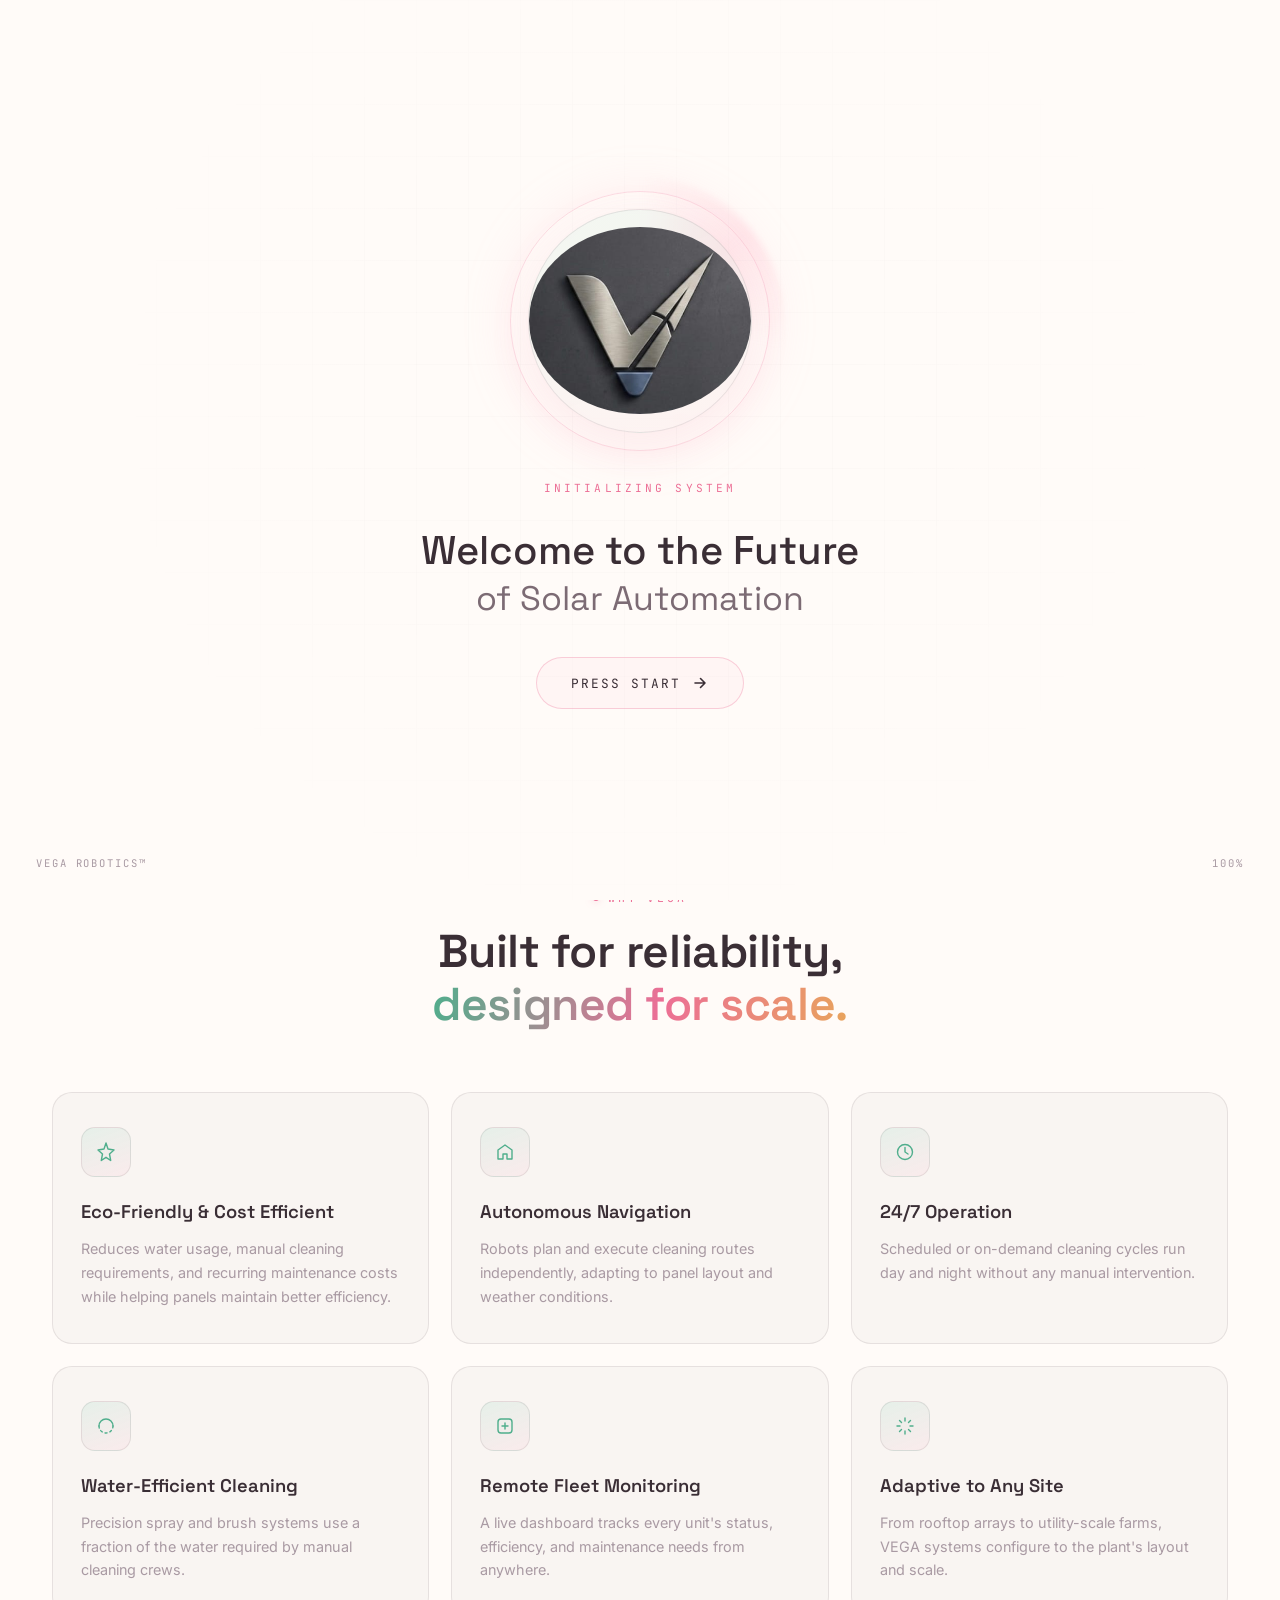
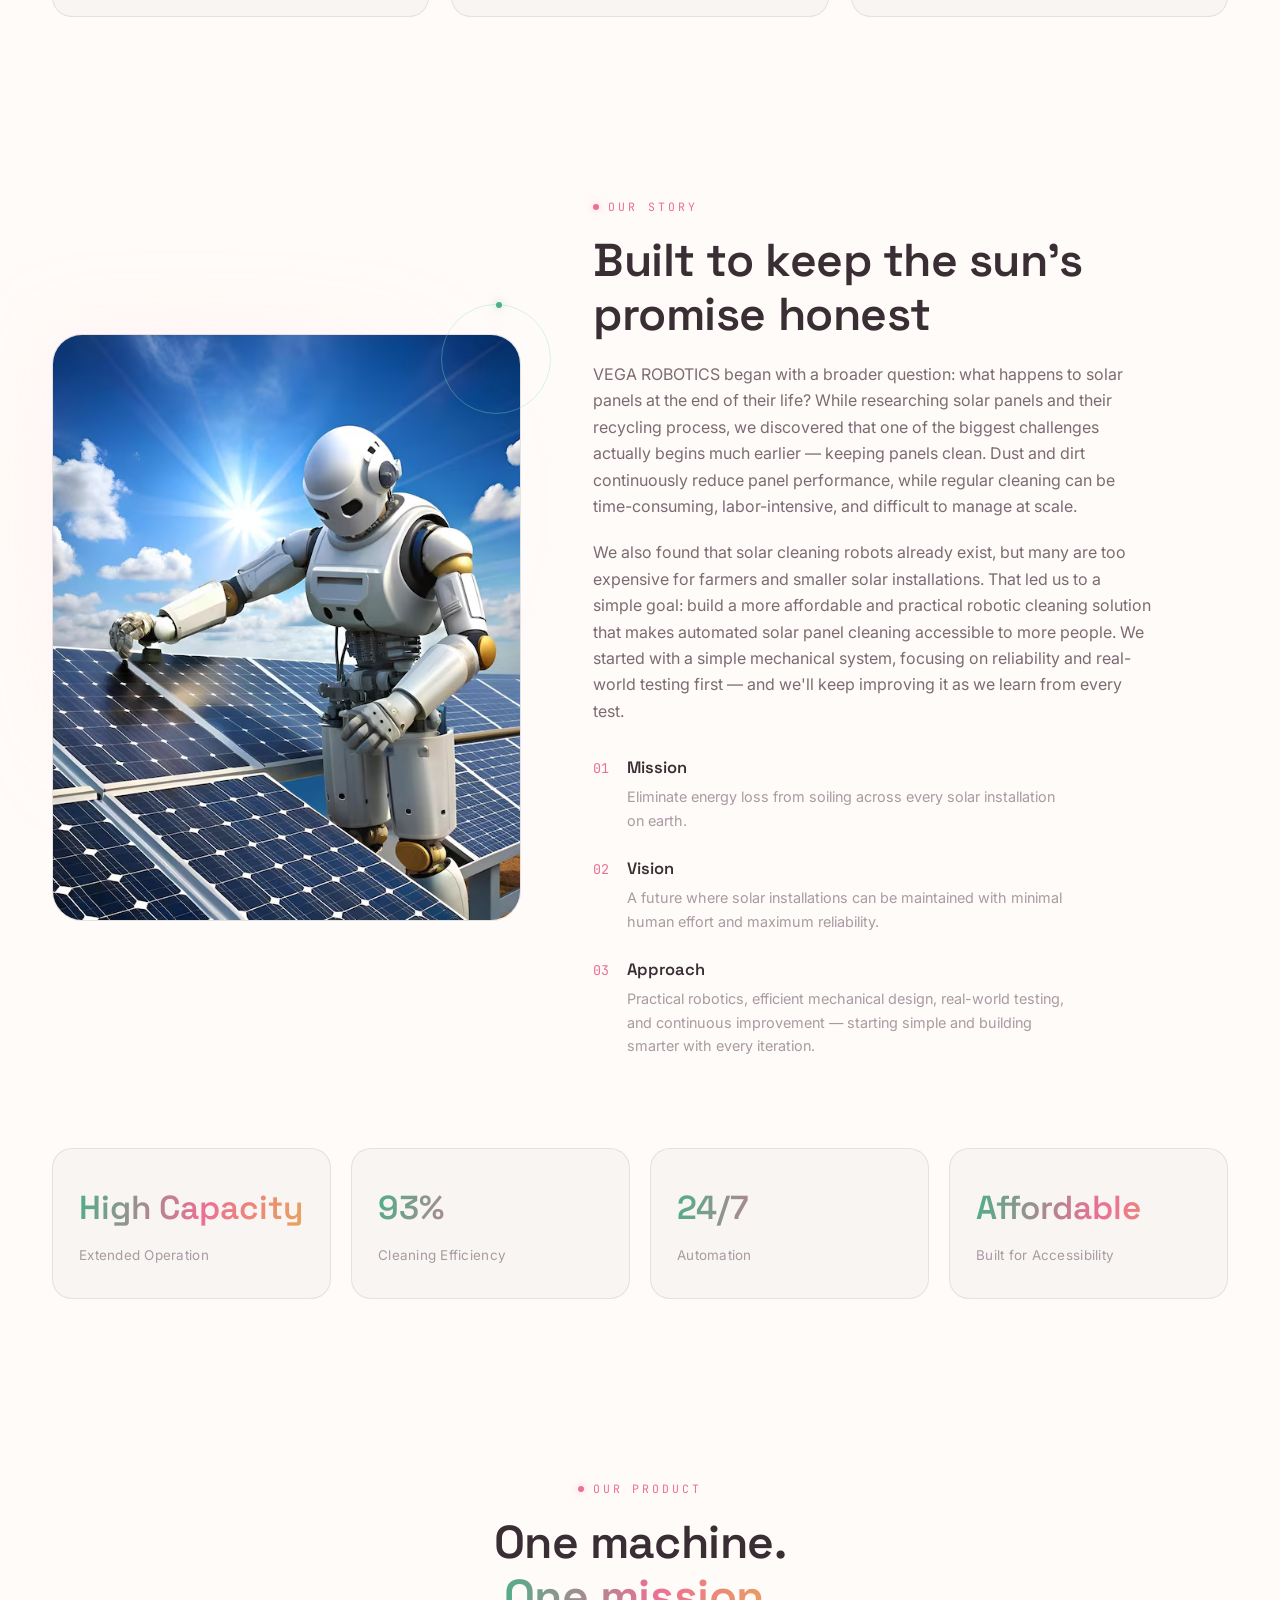
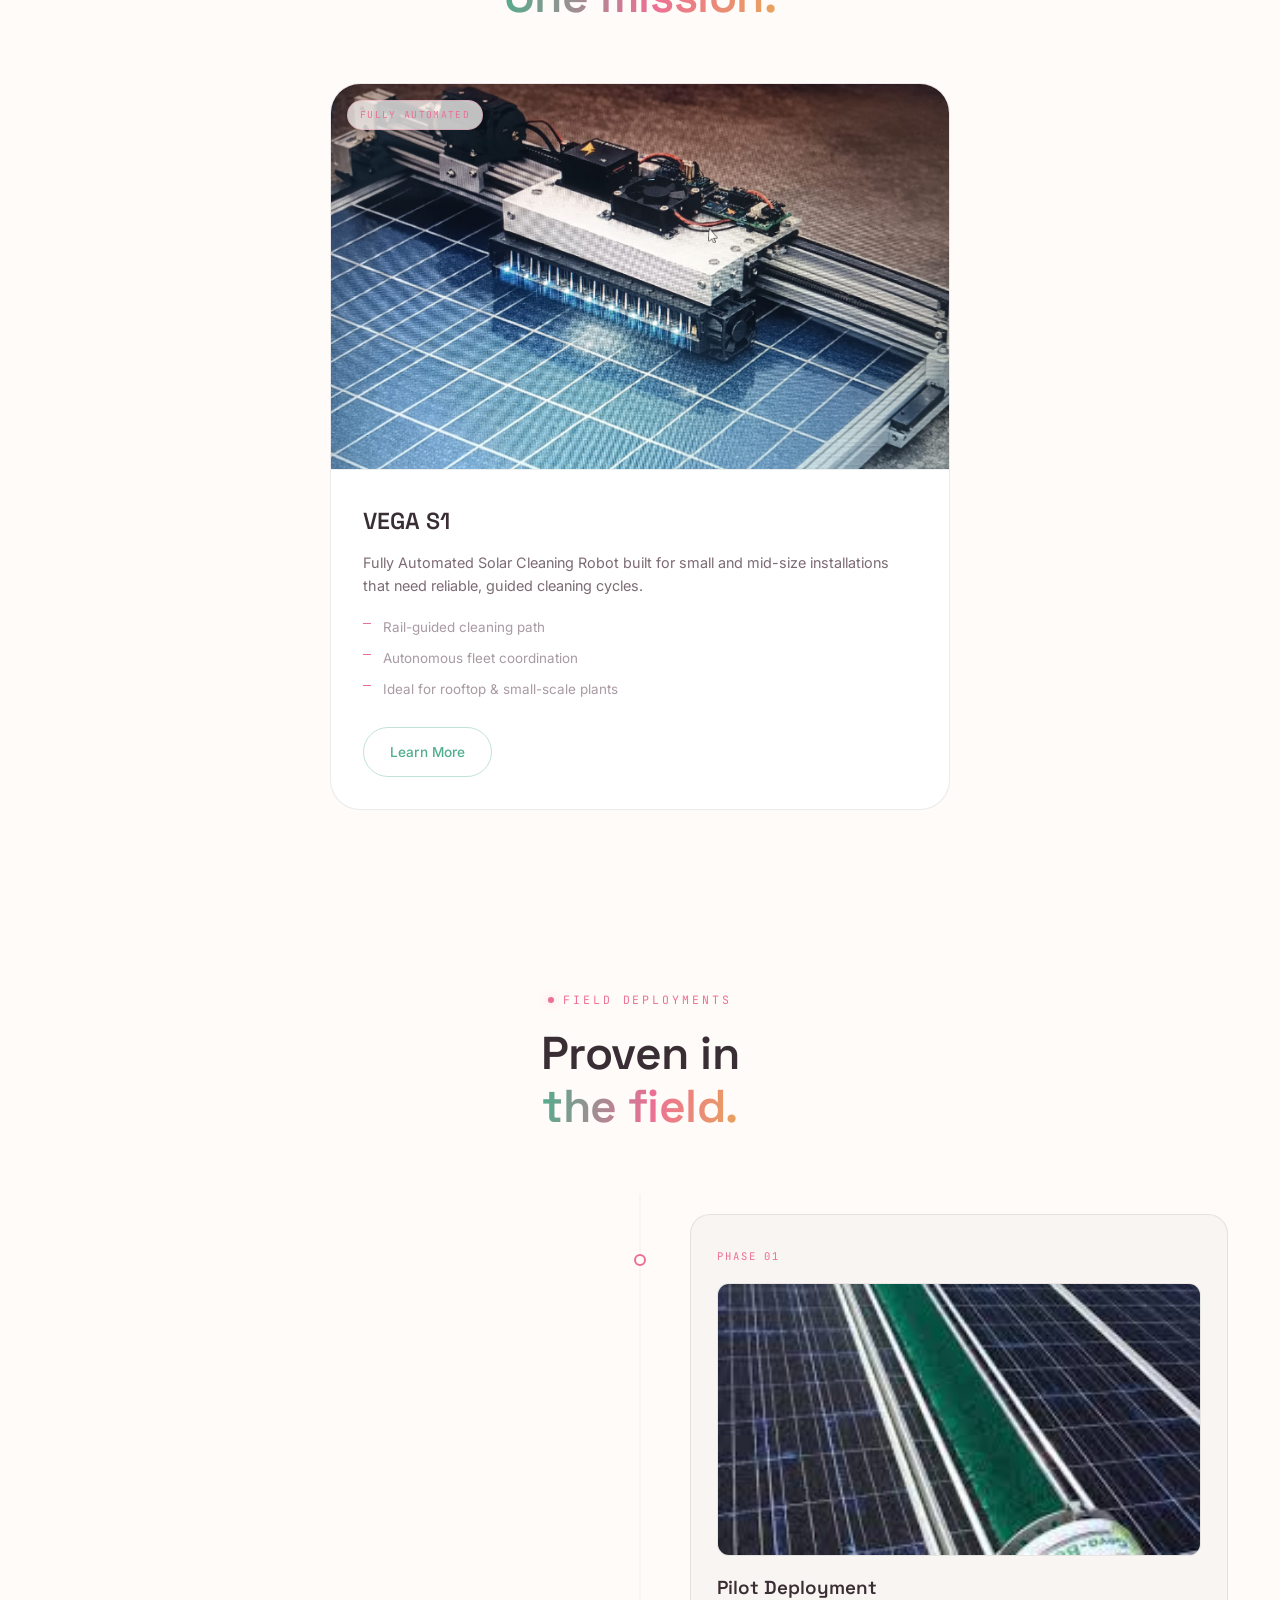
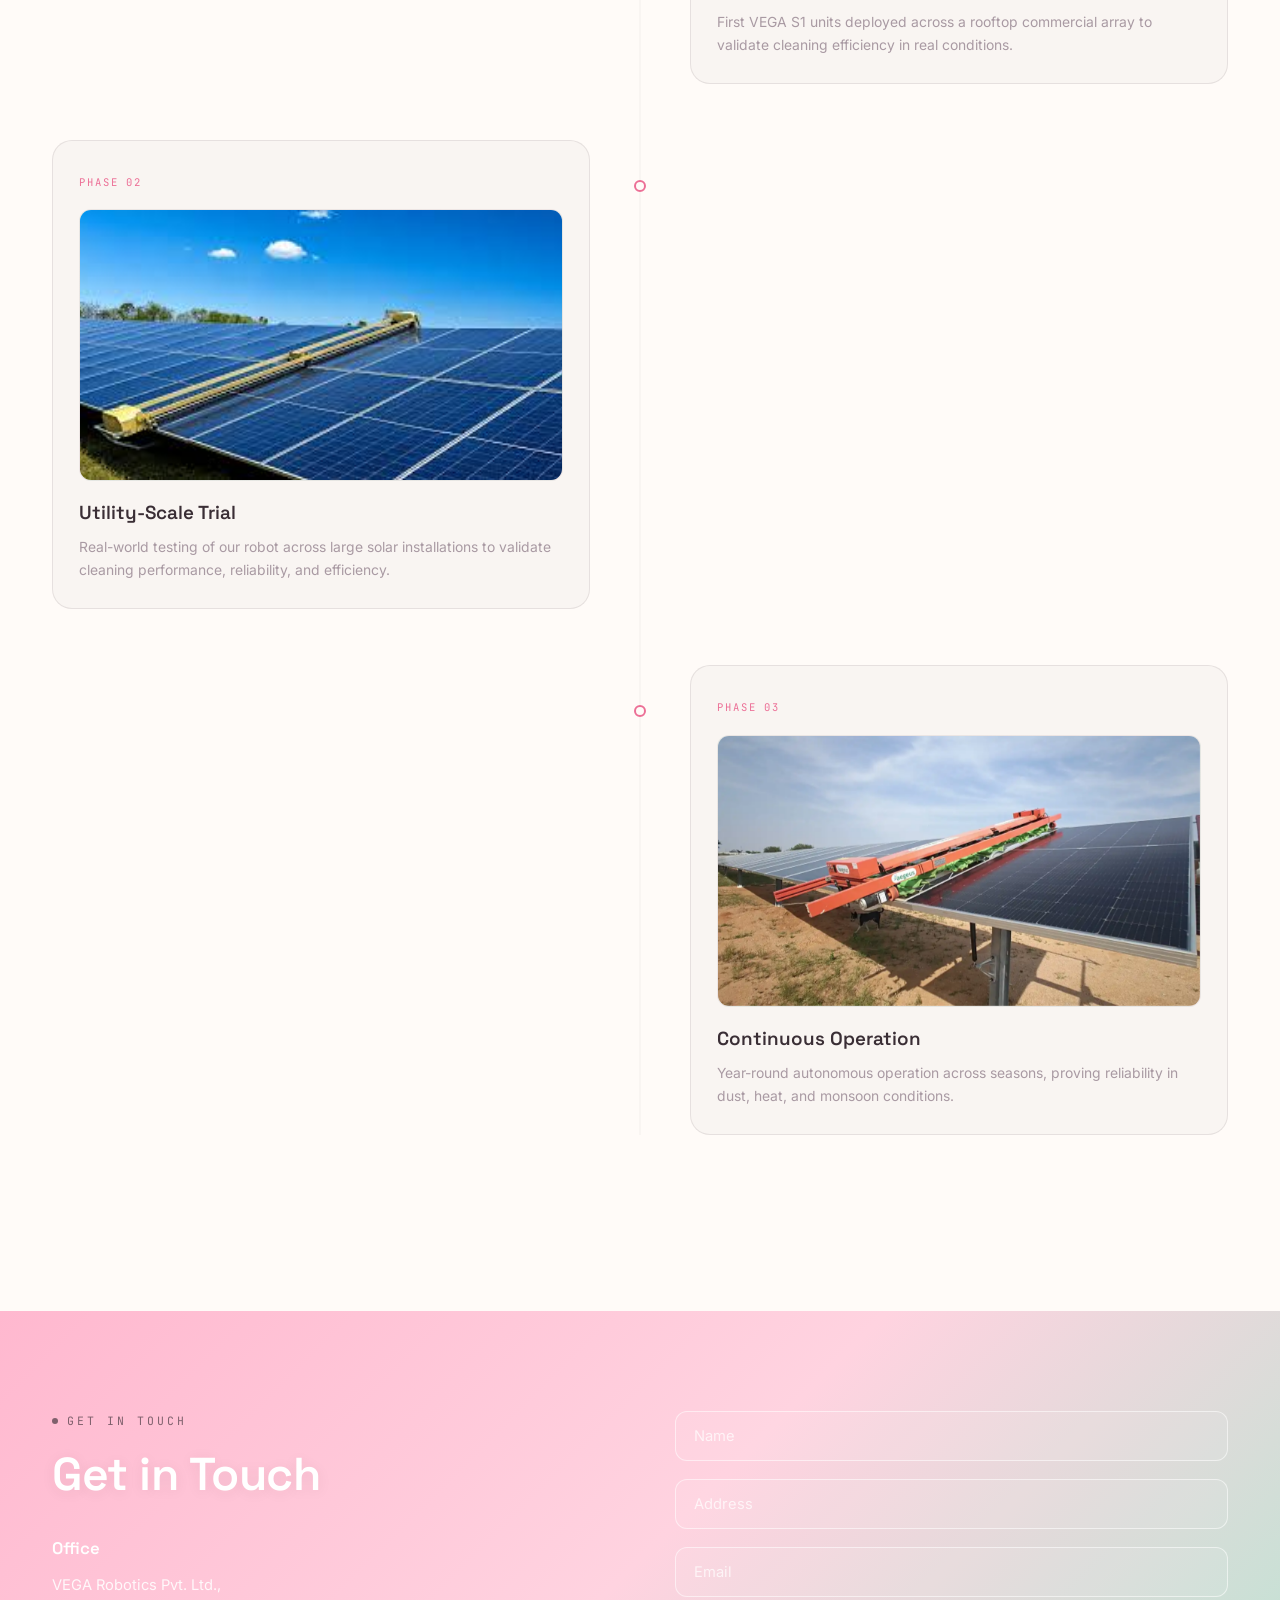
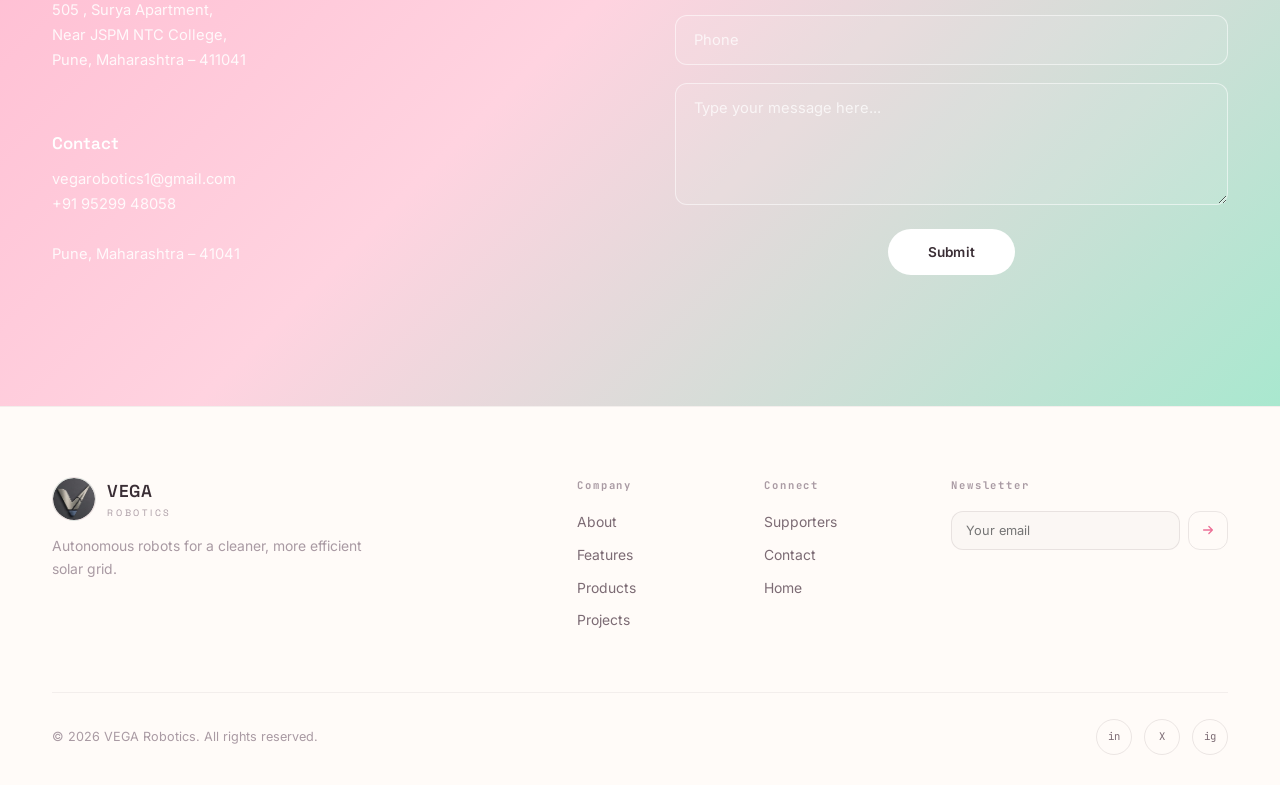
==== commit 91a3cb16: "css and html changed" ====
--- a/index.html
+++ b/index.html
@@ -442,6 +442,7 @@
         </div>
       </section> -->
 
+      
       <!-- ============ CONTACT — reference-style solid band ============ -->
       <section class="contact" id="contact">
         <div class="section-inner">
--- a/style.css
+++ b/style.css
@@ -50,7 +50,7 @@
    RESET
    ========================================================================== */
 *, *::before, *::after{ box-sizing: border-box; margin: 0; padding: 0; }
-html{ scroll-behavior: smooth; }
+html{ scroll-behavior: smooth; max-width: 100%; overflow-x: hidden; }
 body{
   background: var(--bg);
   color: var(--text);
@@ -58,12 +58,15 @@
   font-weight: 400;
   line-height: 1.65;
   overflow-x: hidden;
+  max-width: 100%;
   cursor: none;
-}
-img{ max-width: 100%; display:block; }
+  -webkit-text-size-adjust: 100%;
+  text-size-adjust: 100%;
+}
+img, svg, video{ max-width: 100%; height: auto; display:block; }
 a{ color: inherit; text-decoration: none; }
 button{ font-family: inherit; cursor: none; border:none; background:none; color:inherit; }
-input, textarea{ font-family: inherit; }
+input, textarea{ font-family: inherit; max-width: 100%; }
 ul{ list-style:none; }
 ::selection{ background: var(--blush); color: var(--text); }
 
@@ -82,6 +85,7 @@
   max-width: var(--container);
   margin: 0 auto;
   padding: 0 32px;
+  width: 100%;
 }
 
 /* ==========================================================================
@@ -183,6 +187,7 @@
   text-align:center;
   gap: 28px;
   padding: 24px;
+  width: 100%;
 }
 
 .intro-logo-wrap{
@@ -281,6 +286,7 @@
   opacity:0;
   animation: fadeUp 1s var(--ease) 1.05s forwards;
   transition: box-shadow .4s var(--ease), border-color .4s, transform .3s;
+  min-height: 44px;
 }
 .start-btn:hover{
   box-shadow: 0 8px 26px rgba(236,111,150,0.18);
@@ -321,7 +327,7 @@
 /* ==========================================================================
    SITE WRAPPER + SPOTLIGHT
    ========================================================================== */
-.site{ position:relative; }
+.site{ position:relative; max-width: 100%; overflow-x: hidden; }
 .spotlight{
   position: fixed;
   inset:0;
@@ -359,6 +365,7 @@
 .nav-logo{
   display:flex; align-items:center; gap:11px;
   font-family: var(--font-display);
+  min-width: 0;
 }
 .nav-logo-icon{
   width:44px; height:44px;
@@ -370,8 +377,9 @@
   font-size: 1.15rem;
   color: var(--blush-dim);
   overflow: hidden;
-}
-.nav-logo-text{ font-weight:600; letter-spacing:.03em; font-size:1.08rem; color: var(--text); }
+  flex-shrink: 0;
+}
+.nav-logo-text{ font-weight:600; letter-spacing:.03em; font-size:1.08rem; color: var(--text); white-space: nowrap; }
 .nav-logo-text span{ display:block; font-size:.58rem; letter-spacing:.3em; color:var(--text-faint); font-weight:400; }
 
 .nav-menu{ display:flex; align-items:center; gap: 32px; }
@@ -398,6 +406,11 @@
   flex-direction:column;
   gap:5px;
   width: 26px;
+  min-height: 44px;
+  min-width: 44px;
+  align-items: center;
+  justify-content: center;
+  margin-right: -9px; /* compensate the extra tap-target padding so the bars line up with the content edge below */
 }
 .nav-toggle span{
   height:1.5px; width:100%;
@@ -423,6 +436,7 @@
   letter-spacing:.01em;
   transition: transform .35s var(--ease), box-shadow .35s var(--ease), border-color .35s, background .35s, color .35s;
   isolation:isolate;
+  min-height: 44px;
 }
 .btn svg{ transition: transform .35s var(--ease); }
 .btn-primary{
@@ -462,12 +476,14 @@
   color: var(--blush-dim);
   margin-bottom: 18px;
   text-transform:uppercase;
+  flex-wrap: wrap;
 }
 .eyebrow.center{ justify-content:center; }
 .eyebrow-dot{
   width:6px; height:6px; border-radius:50%;
   background: var(--blush-dim);
   box-shadow: 0 0 8px rgba(236,111,150,0.4);
+  flex-shrink: 0;
 }
 .section-title{
   font-family: var(--font-display);
@@ -529,27 +545,28 @@
 }
 .hero-sub{
   color: var(--text-dim);
-  font-size: 1.04rem;
+  font-size: clamp(0.95rem, 1.6vw, 1.04rem);
   max-width: 480px;
   margin-bottom: 34px;
 }
 .hero-actions{ display:flex; gap:16px; flex-wrap:wrap; margin-bottom: 52px; }
 
-.hero-stats{ display:flex; align-items:center; gap: 26px; }
+.hero-stats{ display:flex; align-items:center; gap: 26px; flex-wrap: wrap; row-gap: 18px; }
 .hero-stat p{ font-size:.77rem; color: var(--text-faint); margin-top:4px; letter-spacing:.02em; }
 .hero-stat-num, .hero-stat-suffix{
   font-family: var(--font-display);
-  font-size: 2rem;
+  font-size: clamp(1.6rem, 3vw, 2rem);
   font-weight:600;
   color: var(--text);
 }
 .hero-stat-suffix{ color: var(--blush-dim); }
-.hero-stat-divider{ width:1px; height:38px; background: var(--border); }
-
-.hero-visual{ position:relative; height: 460px; display:flex; align-items:center; justify-content:center; }
+.hero-stat-divider{ width:1px; height:38px; background: var(--border); flex-shrink: 0; }
+
+.hero-visual{ position:relative; height: 460px; display:flex; align-items:center; justify-content:center; width: 100%; }
 .hero-visual-frame{
   position:relative;
-  width: 340px; height: 420px;
+  width: min(340px, 82vw);
+  height: min(420px, 50vh);
   border-radius: var(--radius-lg);
   border: 1px solid var(--border);
   background: var(--grad-panel);
@@ -567,6 +584,7 @@
   border: 1px dashed var(--border);
   padding: 10px 16px;
   border-radius: 8px;
+  text-align: center;
 }
 
 .scroll-indicator{
@@ -710,7 +728,7 @@
 .stat-num, .stat-num-text{
   display:block;
   font-family: var(--font-display);
-  font-size: 2.3rem;
+  font-size: clamp(1.7rem, 2.6vw, 2.3rem);
   font-weight:600;
   background: var(--grad-text);
   -webkit-background-clip:text;
@@ -724,7 +742,7 @@
    PRODUCTS
    ========================================================================== */
 .products{ padding: 60px 0 120px; }
-.section-head{ text-align:center; max-width: 640px; margin: 0 auto 60px; }
+.section-head{ text-align:center; max-width: 640px; margin: 0 auto 60px; padding: 0 4px; }
 .product-grid{ display:grid; grid-template-columns: 1fr 1fr; gap: 28px; }
 .product-grid.single{ grid-template-columns: 1fr; max-width: 620px; margin: 0 auto; }
 .product-card{
@@ -802,9 +820,9 @@
 .spec-grid{ display:grid; grid-template-columns: repeat(3,1fr); gap: 22px; margin: 40px 0 60px; }
 .spec-card{ padding: 26px; border-radius: var(--radius-md); border:1px solid var(--border); background: var(--glass); }
 .spec-card h4{ font-family: var(--font-mono); font-size:.65rem; letter-spacing:.16em; color: var(--blush-dim); margin-bottom:10px; }
-.spec-card p{ font-size:1.4rem; font-family: var(--font-display); font-weight:600; color: var(--text); }
+.spec-card p{ font-size: clamp(1.15rem, 2vw, 1.4rem); font-family: var(--font-display); font-weight:600; color: var(--text); word-break: break-word; }
 .product-use-cases{ display:flex; flex-direction:column; gap: 16px; margin-top: 30px; }
-.use-case-item{ display:flex; gap:16px; padding: 18px 22px; border-radius: var(--radius-md); border:1px solid var(--border); background: var(--glass); }
+.use-case-item{ display:flex; gap:16px; padding: 18px 22px; border-radius: var(--radius-md); border:1px solid var(--border); background: var(--glass); flex-wrap: wrap; }
 .use-case-item span{ color: var(--blush-dim); font-family: var(--font-mono); font-size:.8rem; }
 .use-case-item p{ color: var(--text-dim); }
 .product-cta-band{
@@ -927,9 +945,11 @@
 
 .contact-form{
   display:flex; flex-direction:column; gap: 18px;
-}
-.form-group{ display:flex; flex-direction:column; gap:0; }
+  width: 100%;
+}
+.form-group{ display:flex; flex-direction:column; gap:0; width: 100%; }
 .form-group input, .form-group textarea{
+  width: 100%;
   padding: 15px 18px;
   border-radius: var(--radius-sm);
   border: 1.5px solid rgba(255,255,255,0.55);
@@ -938,6 +958,7 @@
   font-size:.92rem;
   transition: border-color .35s, background .35s;
   resize: vertical;
+  min-height: 44px;
 }
 .form-group input::placeholder, .form-group textarea::placeholder{ color: rgba(255,255,255,0.72); }
 .form-group input:focus, .form-group textarea:focus{
@@ -960,7 +981,7 @@
 /* ==========================================================================
    SOCIAL ICONS (used in footer)
    ========================================================================== */
-.social-row{ display:flex; gap:12px; }
+.social-row{ display:flex; gap:12px; flex-wrap: wrap; }
 .social-icon{
   width:36px; height:36px;
   border-radius:50%;
@@ -986,6 +1007,7 @@
 .newsletter-form{ display:flex; gap:8px; }
 .newsletter-form input{
   flex:1;
+  min-width: 0;
   padding: 11px 14px;
   border-radius: var(--radius-sm);
   border: 1px solid var(--border);
@@ -999,6 +1021,7 @@
   display:flex; align-items:center; justify-content:center;
   color: var(--blush-dim);
   transition: background .35s, border-color .35s;
+  flex-shrink: 0;
 }
 .newsletter-form button:hover{ background: rgba(255,179,199,0.1); border-color: rgba(236,111,150,0.35); }
 
@@ -1008,6 +1031,8 @@
   border-top: 1px solid var(--border-soft);
   color: var(--text-faint);
   font-size:.79rem;
+  flex-wrap: wrap;
+  gap: 12px;
 }
 
 .back-to-top{
@@ -1033,6 +1058,13 @@
 /* ==========================================================================
    RESPONSIVE
    ========================================================================== */
+
+/* ---- Large tablet / small laptop ---- */
+@media (max-width: 1180px){
+  .section-inner{ padding: 0 26px; }
+  .navbar-inner{ padding: 0 26px; }
+}
+
 @media (max-width: 1024px){
   .hero-inner{ grid-template-columns: 1fr; }
   .hero-visual{ height: 380px; order:-1; }
@@ -1042,6 +1074,63 @@
   .spec-grid{ grid-template-columns: repeat(2,1fr); }
   .logo-grid{ grid-template-columns: repeat(2, 1fr); }
   .contact-grid{ grid-template-columns: 1fr; gap: 50px; }
+  .stats-grid{ grid-template-columns: repeat(2, 1fr); }
+}
+
+/* ---- Tablet portrait (iPad, etc.) ---- */
+@media (max-width: 900px){
+  .hero{ padding: 140px 0 70px; min-height: auto; }
+  .product-hero-grid{ grid-template-columns: 1fr; gap: 40px; }
+  .use-case-item{ flex-direction: column; gap: 6px; }
+}
+
+/* ---- Mobile hero: full-bleed image on top, centered content below ---- */
+@media (max-width: 860px){
+  .hero{ padding: 128px 0 60px; }
+  .hero-inner{
+    padding: 0;
+    display: flex;
+    flex-direction: column;
+    align-items: center;
+    text-align: center;
+  }
+  .hero-visual{
+    order: -1;
+    width: 100vw;
+    max-width: 100vw;
+    margin: 0 0 32px;
+    /* break out of the padded container so the image runs edge-to-edge */
+    margin-left: calc(50% - 50vw);
+    margin-right: calc(50% - 50vw);
+    height: min(56vw, 340px);
+  }
+  .hero-visual-frame{
+    width: 100%;
+    height: 100%;
+    max-width: 100%;
+    border-radius: 0 0 var(--radius-lg) var(--radius-lg);
+    box-shadow: none;
+  }
+  .hero-title, .hero-sub{
+    padding: 0 24px;
+    margin-left: auto;
+    margin-right: auto;
+  }
+  .hero-actions{
+    justify-content: center;
+    padding: 0 24px;
+    width: 100%;
+    max-width: 420px;
+  }
+  .hero-stats{
+    justify-content: center;
+    padding: 0 24px;
+  }
+  .hero .eyebrow{ justify-content: center; padding: 0 24px; }
+
+  /* the scroll indicator was overlapping the stats row on short mobile
+     viewports — drop it on mobile since there's nothing to signal here */
+  .hero .scroll-indicator{ display: none; }
 }
 
 @media (max-width: 860px){
@@ -1056,6 +1145,7 @@
     top: 0; right: -100%;
     width: min(320px, 82vw);
     height: 100vh;
+    height: 100dvh;
     background: rgba(255,251,248,0.97);
     backdrop-filter: blur(18px);
     flex-direction: column;
@@ -1066,6 +1156,7 @@
     border-left: 1px solid var(--border);
     transition: right .5s var(--ease);
     z-index: 480;
+    overflow-y: auto;
   }
   .nav-menu.open{ right:0; }
   .nav-cta{ display:none; }
@@ -1086,24 +1177,48 @@
   }
 }
 
+/* ---- Large phones / small tablets ---- */
+@media (max-width: 640px){
+  .hero-actions{ flex-direction: column; align-items: stretch; }
+  .hero-actions .btn{ width: 100%; justify-content: center; }
+  .hero-stats{ justify-content: space-between; gap: 14px; }
+  .hero-stat-divider{ display: none; }
+  .use-case-item{ flex-direction: column; }
+  .product-cta-band{ padding: 32px 24px; }
+}
+
+/* ---- Contact / "Get in touch": center everything on mobile ---- */
+@media (max-width: 860px){
+  .contact-grid{
+    text-align: center;
+    justify-items: center;
+  }
+  .contact-copy{ width: 100%; max-width: 480px; }
+  .contact-copy .eyebrow{ justify-content: center; }
+  .contact-address-list{ align-items: center; }
+  .contact-address-block{ width: 100%; }
+  .contact-form{ width: 100%; max-width: 480px; }
+}
+
 @media (max-width: 560px){
   .section-inner{ padding: 0 20px; }
 
-  .navbar-inner{ padding: 0 20px; }
+  .navbar-inner{ padding: 0 20px; gap: 12px; }
   .nav-logo-text{ font-size: .96rem; }
   .nav-logo-icon{ width: 38px; height: 38px; font-size: 1rem; }
 
   .intro-logo-wrap{ width: 170px; height: 170px; }
   .intro-logo{ width: 146px; height: 146px; }
   .intro-logo-mark{ font-size: 3.4rem; }
-  .intro-footer{ padding: 0 20px; font-size: .58rem; }
+  .intro-footer{ padding: 0 20px; font-size: .58rem; flex-wrap: wrap; gap: 8px; }
+  .start-btn{ padding: 14px 26px; }
 
   .hero{ padding: 110px 0 50px; }
   .hero-actions{ flex-direction:column; align-items:stretch; }
   .hero-actions .btn{ justify-content:center; }
   .hero-stats{ gap: 18px; }
   .hero-visual{ height: 320px; }
-  .hero-visual-frame{ width: 230px; height: 300px; }
+  .hero-visual-frame{ width: min(230px, 78vw); height: min(300px, 42vh); }
 
   .features, .about, .products, .projects, .supporters{ padding: 40px 0 60px; }
   .section-head{ margin-bottom: 40px; }
@@ -1112,7 +1227,7 @@
   .stat-card{ padding: 24px 20px; }
 
   .product-body{ padding: 24px; }
-  .product-cta-band{ padding: 30px 24px; }
+  .product-cta-band{ padding: 30px 24px; text-align: center; }
 
   .footer-links{ grid-template-columns: 1fr; }
   .footer-bottom{ flex-direction:column; gap:16px; align-items:flex-start; }
@@ -1125,13 +1240,30 @@
   .form-submit{ width: 100%; }
 
   .back-to-top{ right: 18px; bottom: 18px; width: 42px; height: 42px; }
+
+  .newsletter-form{ flex-wrap: wrap; }
+  .newsletter-form input{ flex-basis: 100%; }
+  .newsletter-form button{ width: 44px; height: 44px; }
 }
 
 @media (max-width: 380px){
   .hero-title{ font-size: 2.1rem; }
   .section-title{ font-size: 1.7rem; }
-  .hero-visual-frame{ width: 200px; height: 260px; }
+  .hero-visual-frame{ width: min(200px, 76vw); height: min(260px, 38vh); }
   .intro-logo-wrap{ width: 140px; height: 140px; }
   .intro-logo{ width: 118px; height: 118px; }
   .intro-logo-mark{ font-size: 2.7rem; }
-}+  .nav-logo-text{ font-size: .88rem; }
+  .btn{ padding: 12px 20px; font-size: .8rem; }
+}
+
+/* ---- Short / landscape phones ---- */
+@media (max-height: 480px) and (orientation: landscape){
+  .hero{ min-height: auto; padding: 120px 0 40px; }
+  .intro-logo-wrap{ width: 120px; height: 120px; }
+  .intro-logo{ width: 100px; height: 100px; }
+  .intro-logo-mark{ font-size: 2.2rem; }
+  .intro-content{ gap: 16px; }
+
+}
+
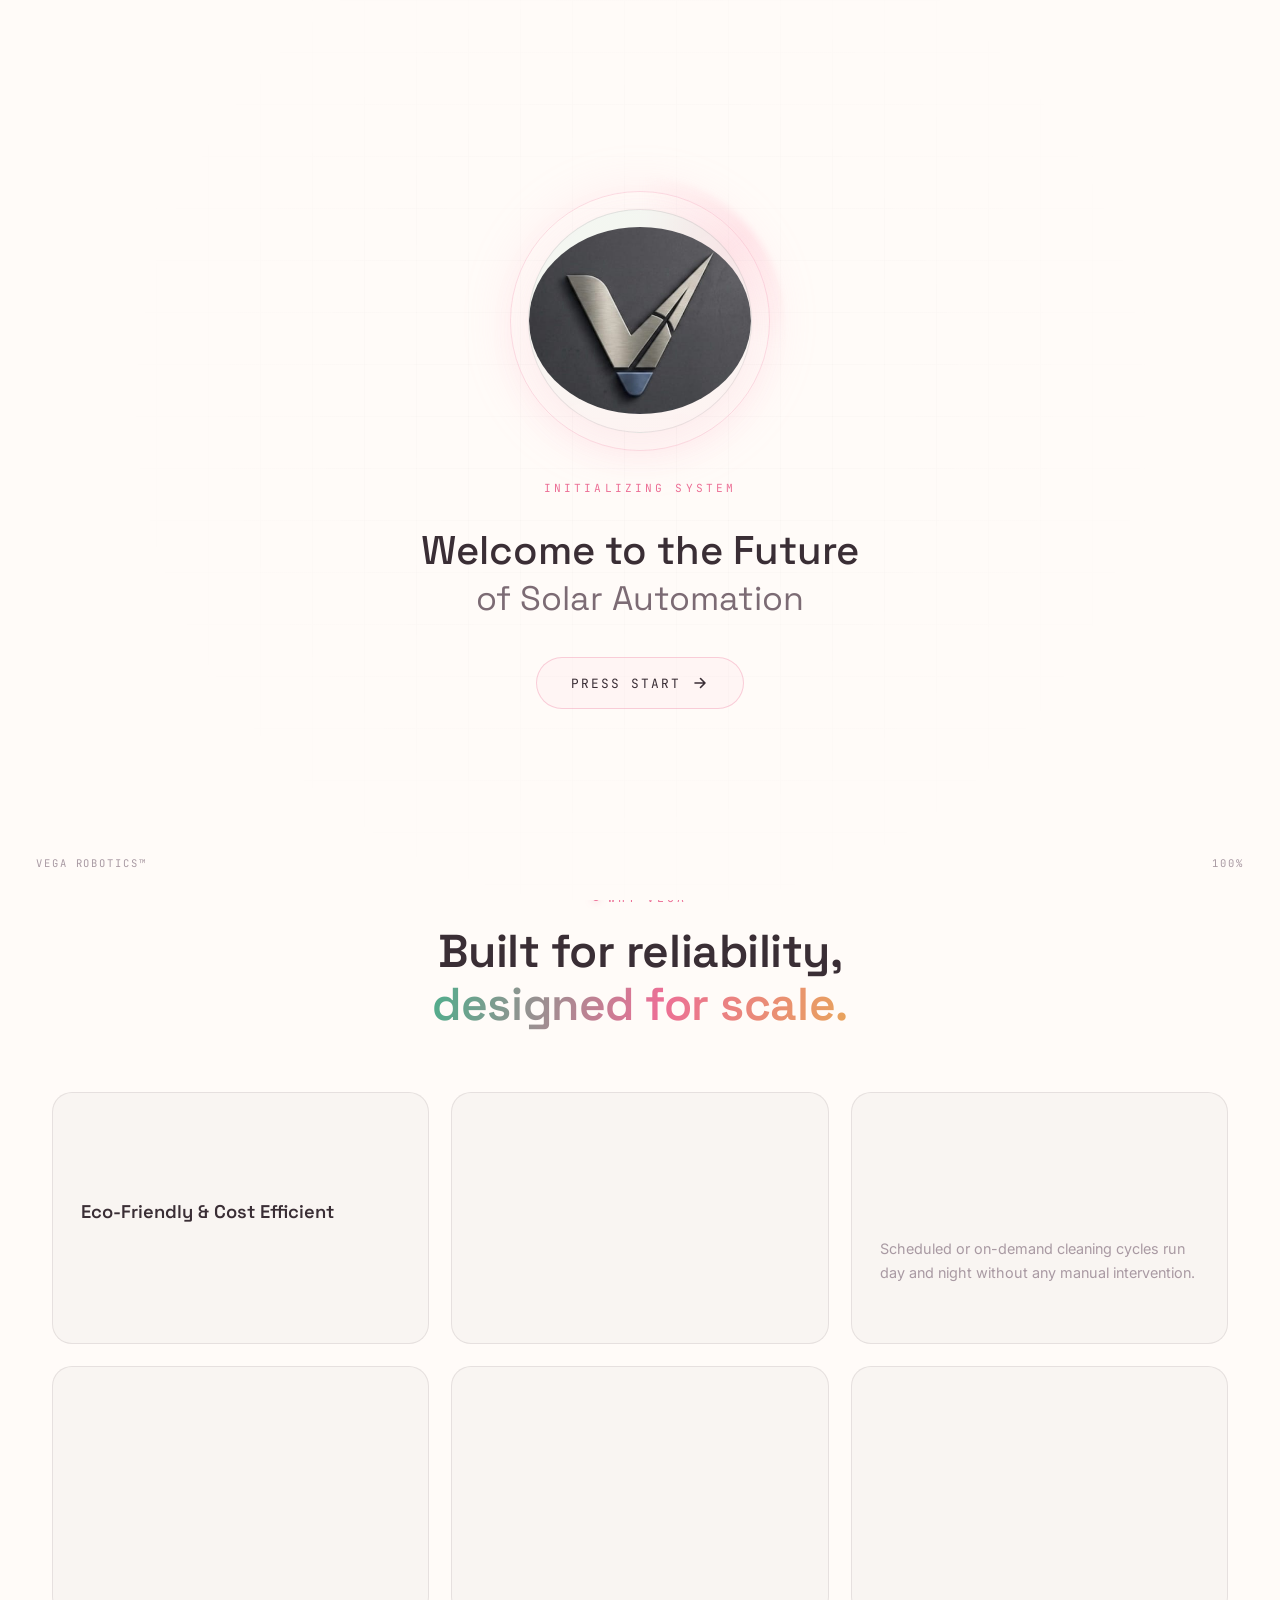
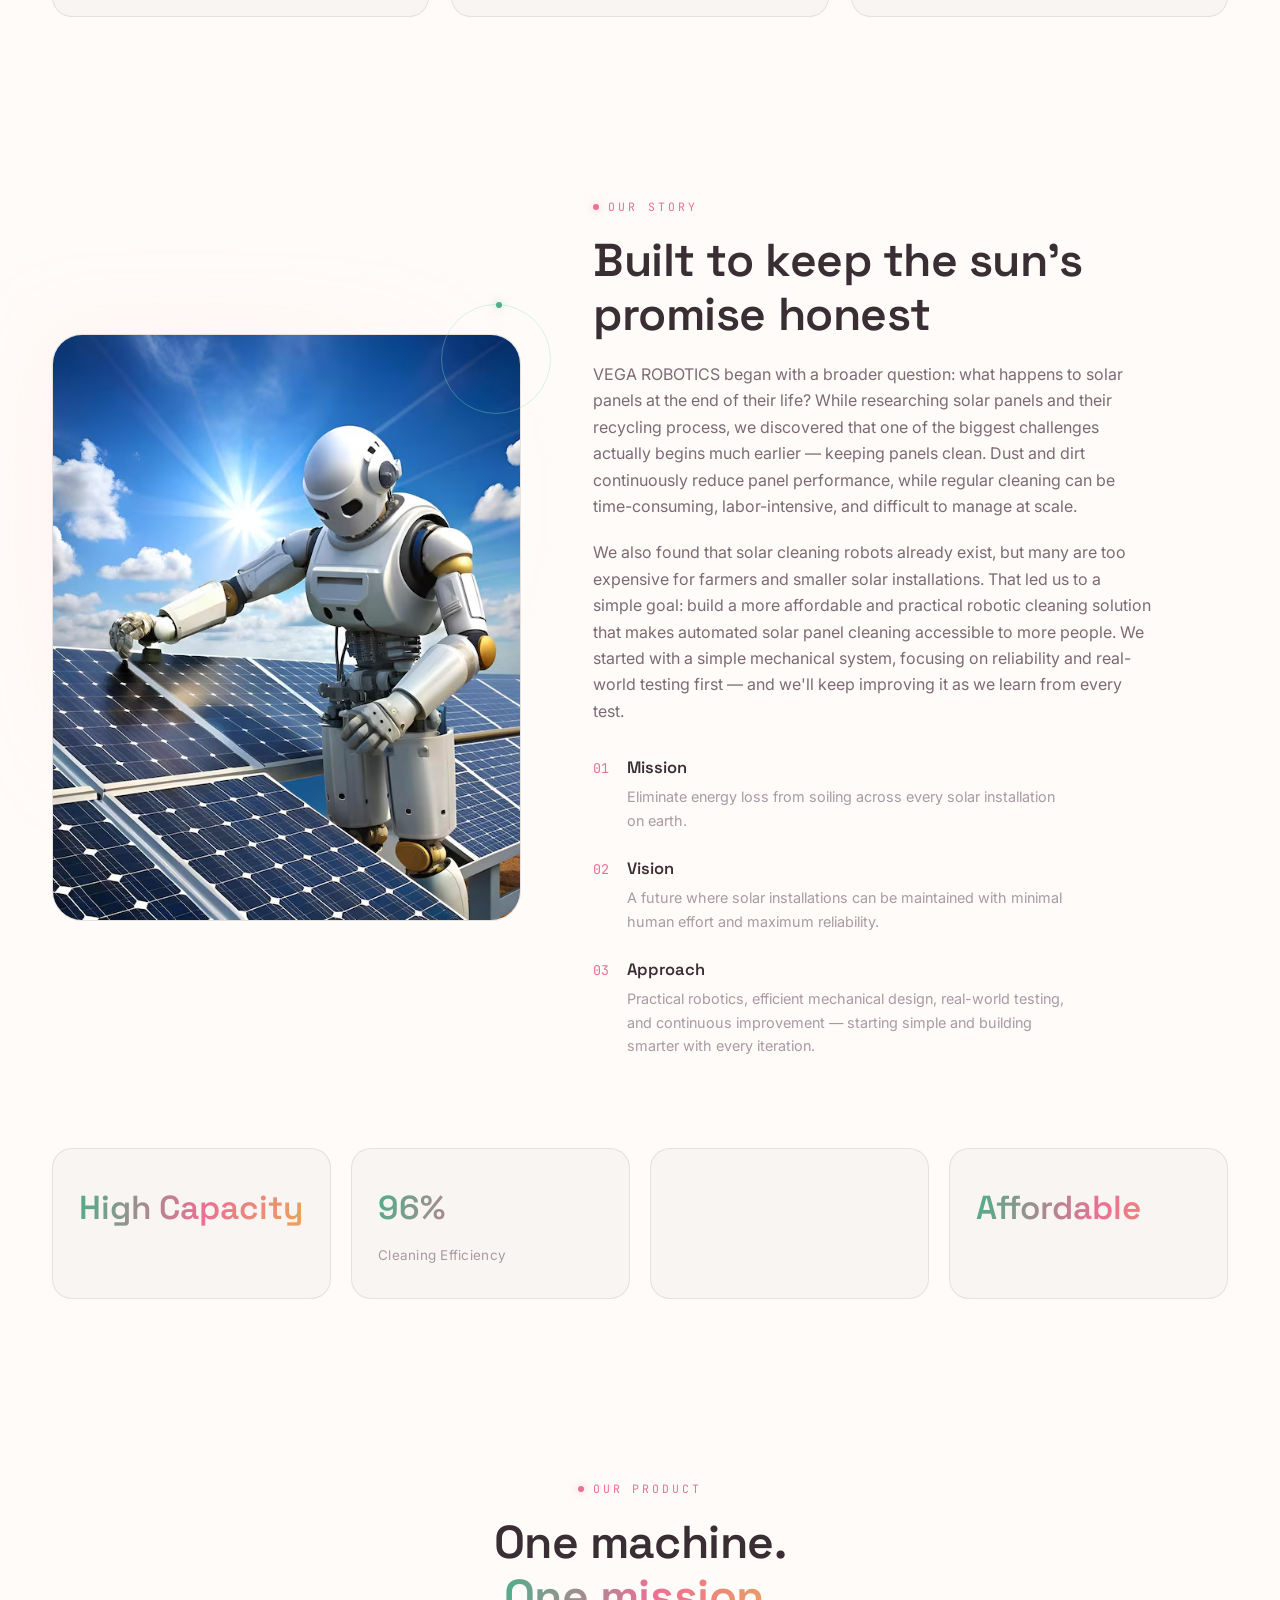
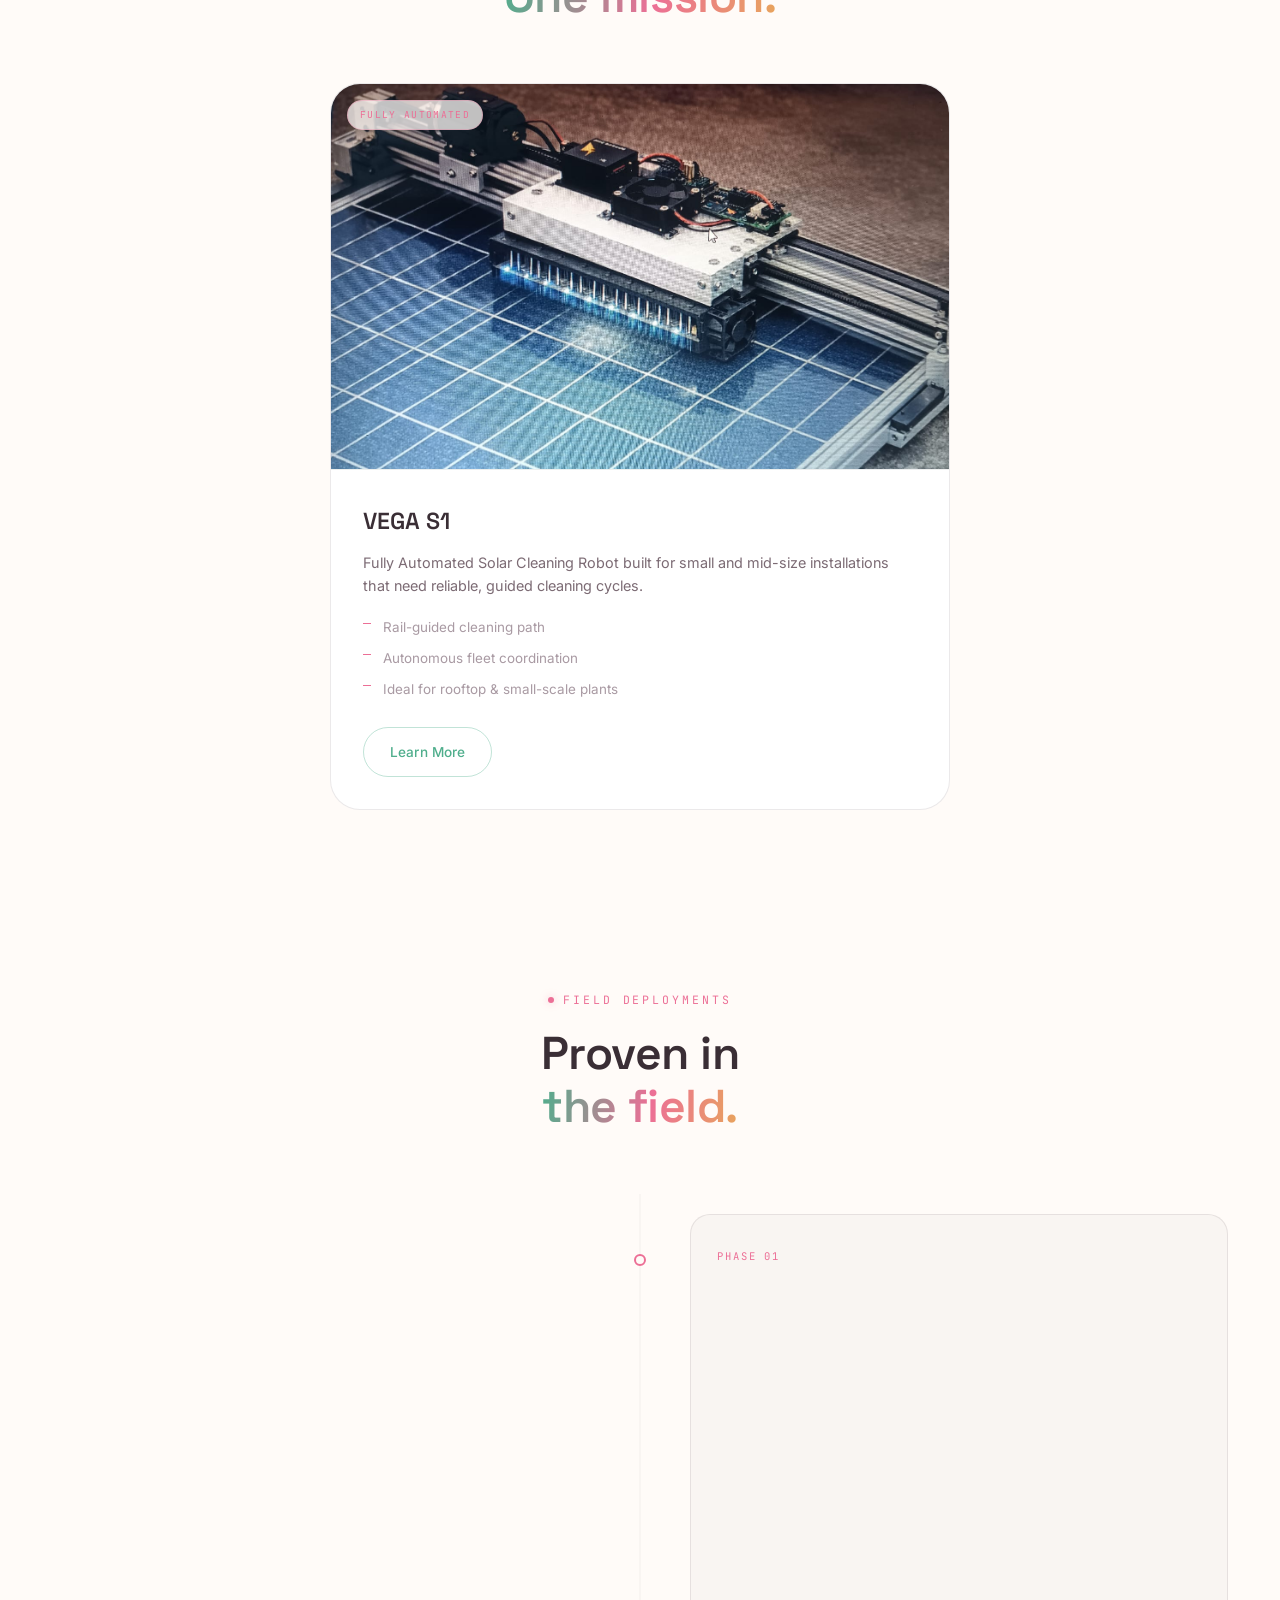
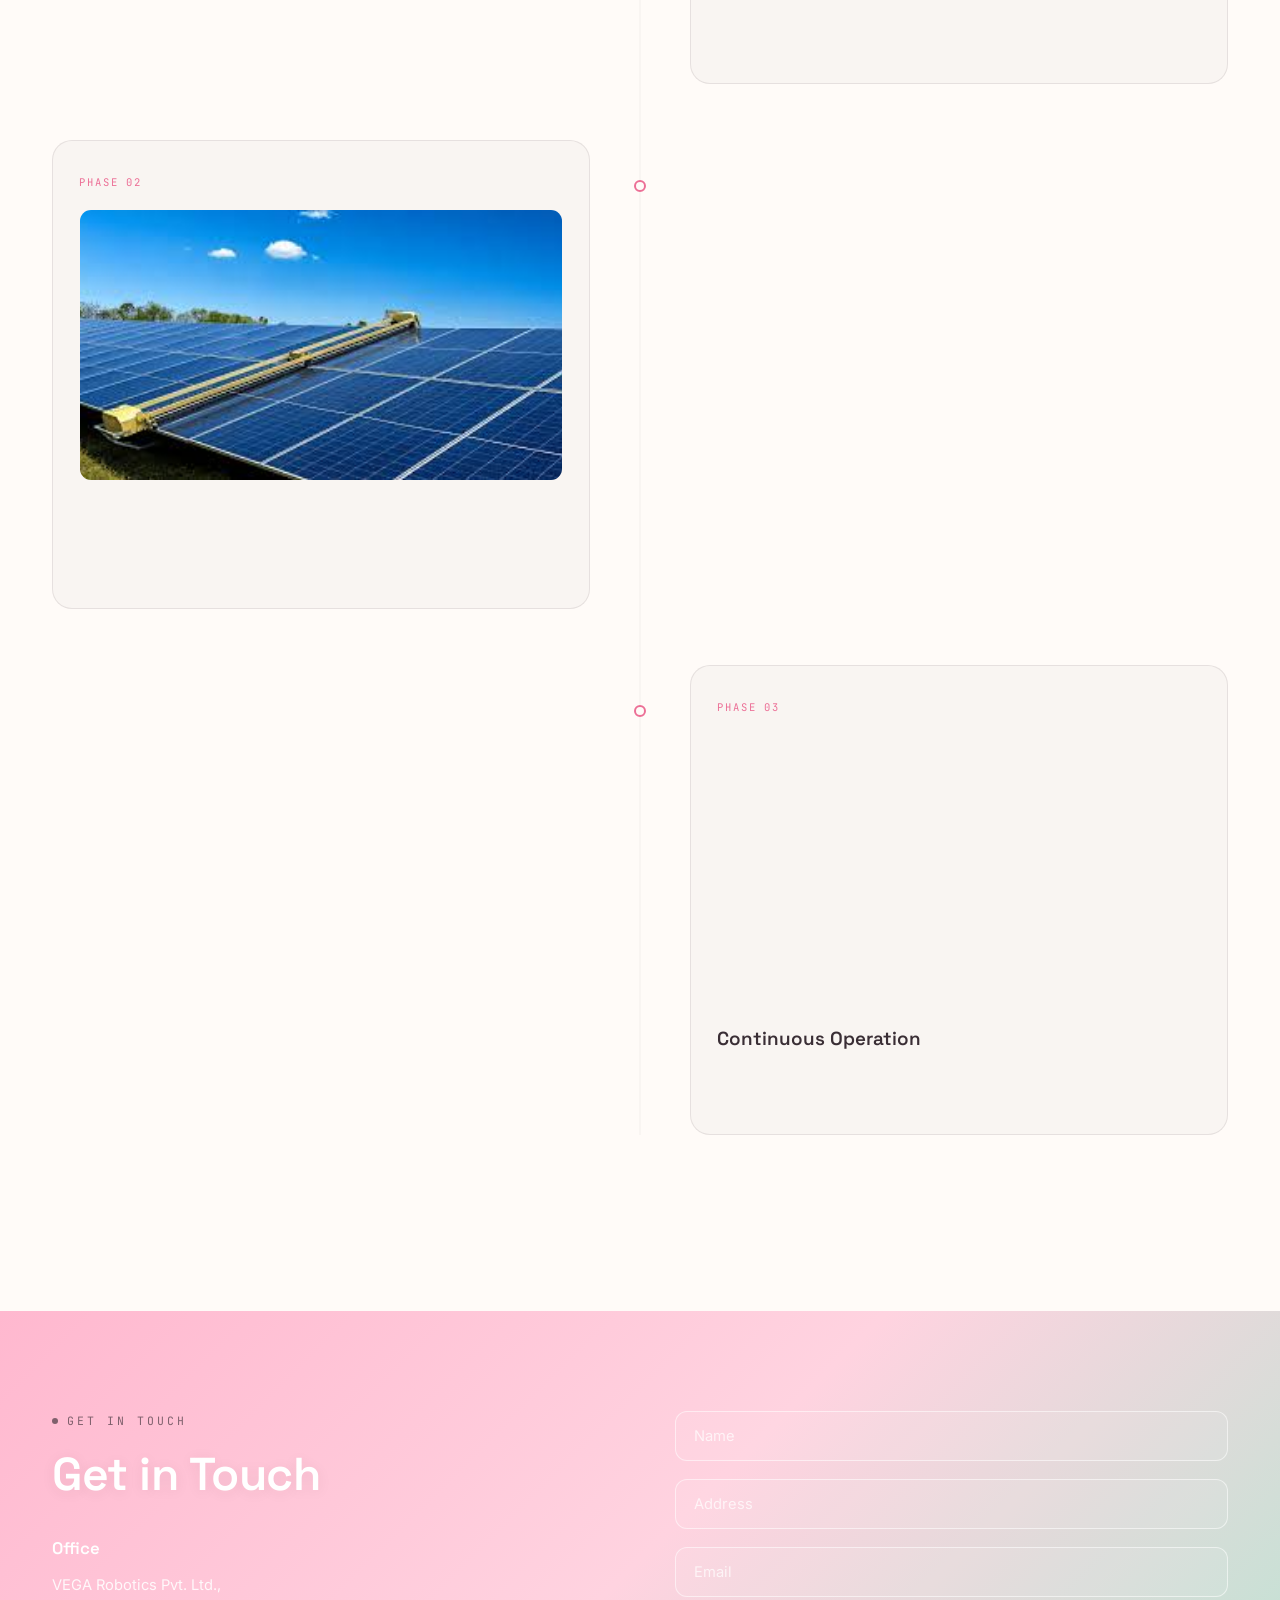
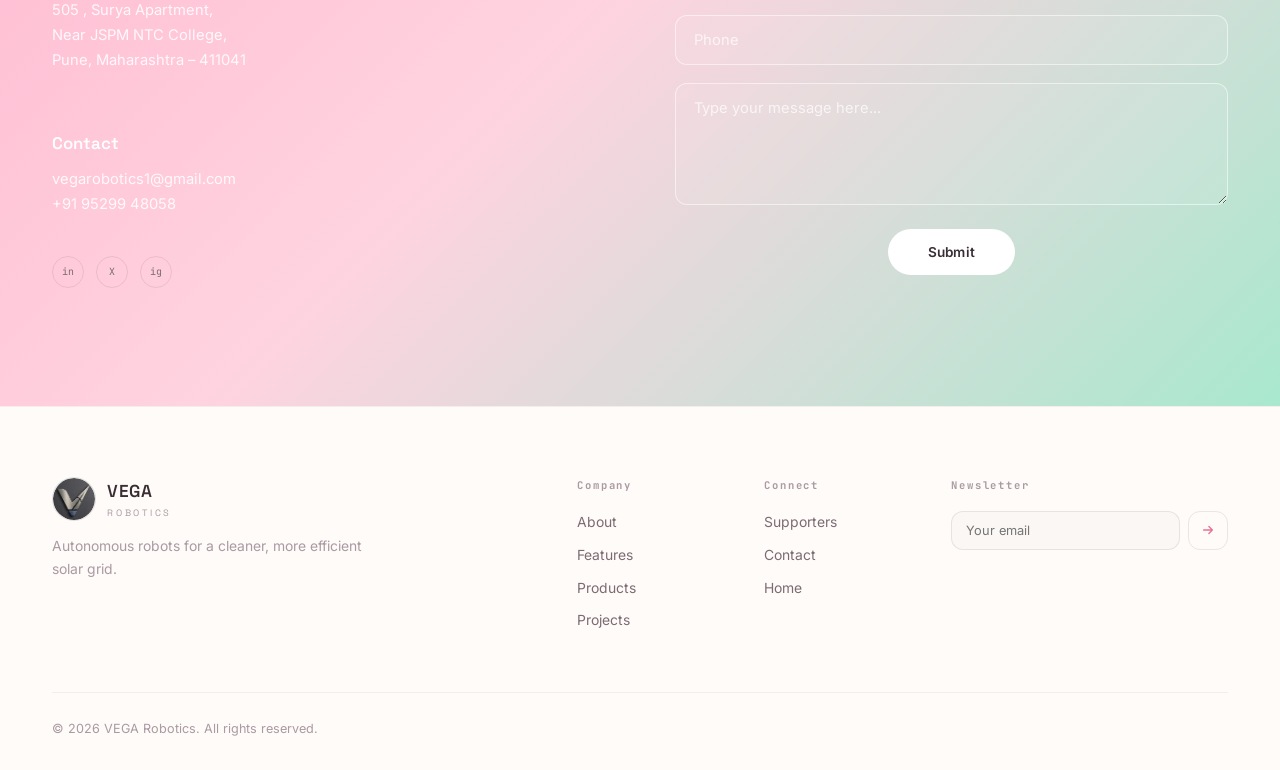
==== commit f1804b93: "links added" ====
--- a/index.html
+++ b/index.html
@@ -75,7 +75,8 @@
     <header class="navbar" id="navbar">
       <div class="navbar-inner">
         <a href="#home" class="nav-logo">
-          <span class="nav-logo-icon"><img src="imgs/logo.jpeg" alt="VEGA Robotics" style="width:100%;height:100%;object-fit:cover;border-radius:50%;"></span>
+          <span class="nav-logo-icon"><img src="imgs/logo.jpeg" alt="VEGA Robotics"
+              style="width:100%;height:100%;object-fit:cover;border-radius:50%;"></span>
           <span class="nav-logo-text">VEGA<span>ROBOTICS</span></span>
         </a>
 
@@ -285,7 +286,8 @@
                   <span class="value-num">02</span>
                   <div>
                     <h4>Vision</h4>
-                    <p>A future where solar installations can be maintained with minimal human effort and maximum reliability.</p>
+                    <p>A future where solar installations can be maintained with minimal human effort and maximum
+                      reliability.</p>
                   </div>
                 </div>
                 <div class="value-item">
@@ -391,7 +393,7 @@
                 </div>
                 <h3>Utility-Scale Trial</h3>
                 <p>Real-world testing of our robot across large solar installations to validate cleaning performance,
-                   reliability, and efficiency.</p>
+                  reliability, and efficiency.</p>
               </div>
             </div>
 
@@ -442,7 +444,7 @@
         </div>
       </section> -->
 
-      
+
       <!-- ============ CONTACT — reference-style solid band ============ -->
       <section class="contact" id="contact">
         <div class="section-inner">
@@ -462,13 +464,19 @@
 
                 </div>
 
-                 <div class="contact-address-block">
+                <div class="contact-address-block">
                   <h4>Contact</h4>
 
                   <p>vegarobotics1@gmail.com<br>
                     +91 95299 48058<br>
                     <br>
-                    Pune, Maharashtra – 41041</p>
+                  <div class="social-row small">
+                    <a href="https://www.linkedin.com/in/vega-robotics-03b53042a?utm_source=share_via&utm_content=profile&utm_medium=member_android" class="social-icon magnetic" aria-label="LinkedIn">in</a>
+                    <a href="#" class="social-icon magnetic" aria-label="Twitter">X</a>
+                    <a href="https://www.instagram.com/vega_robotics?igsh=MTFla3didHdocXJheQ==&igsi=MTFla3didHdocXJheQ==" class="social-icon magnetic" aria-label="Instagram">ig</a>
+                  </div>
+
+                  </p>
                 </div>
 
               </div>
@@ -508,7 +516,8 @@
         <div class="footer-top">
           <div class="footer-brand">
             <a href="#home" class="nav-logo">
-              <span class="nav-logo-icon"><img src="imgs/logo.jpeg" alt="VEGA Robotics" style="width:100%;height:100%;object-fit:cover;border-radius:50%;"></span>
+              <span class="nav-logo-icon"><img src="imgs/logo.jpeg" alt="VEGA Robotics"
+                  style="width:100%;height:100%;object-fit:cover;border-radius:50%;"></span>
               <span class="nav-logo-text">VEGA<span>ROBOTICS</span></span>
             </a>
             <p>Autonomous robots for a cleaner, more efficient solar grid.</p>
@@ -545,11 +554,7 @@
 
         <div class="footer-bottom">
           <p>&copy; <span id="year"></span> VEGA Robotics. All rights reserved.</p>
-          <div class="social-row small">
-            <a href="#" class="social-icon magnetic" aria-label="LinkedIn">in</a>
-            <a href="#" class="social-icon magnetic" aria-label="Twitter">X</a>
-            <a href="#" class="social-icon magnetic" aria-label="Instagram">ig</a>
-          </div>
+
         </div>
       </div>
     </footer>
--- a/style.css
+++ b/style.css
@@ -982,6 +982,15 @@
    SOCIAL ICONS (used in footer)
    ========================================================================== */
 .social-row{ display:flex; gap:12px; flex-wrap: wrap; }
+.social-row.small{
+  justify-content: flex-start;
+  margin-top: 14px;
+}
+.social-row.small .social-icon{
+  width: 32px;
+  height: 32px;
+  font-size: .62rem;
+}
 .social-icon{
   width:36px; height:36px;
   border-radius:50%;
@@ -1086,7 +1095,7 @@
 
 /* ---- Mobile hero: full-bleed image on top, centered content below ---- */
 @media (max-width: 860px){
-  .hero{ padding: 128px 0 60px; }
+  .hero{ padding: 108px 0 60px; }
   .hero-inner{
     padding: 0;
     display: flex;
@@ -1096,21 +1105,21 @@
   }
   .hero-visual{
     order: -1;
-    width: 100vw;
-    max-width: 100vw;
-    margin: 0 0 32px;
-    /* break out of the padded container so the image runs edge-to-edge */
-    margin-left: calc(50% - 50vw);
-    margin-right: calc(50% - 50vw);
-    height: min(56vw, 340px);
+    width: 100%;
+    max-width: 100%;
+    height: auto;
+    aspect-ratio: 4 / 3;
+    margin: 0 0 36px;
+    padding: 0 16px;
   }
   .hero-visual-frame{
     width: 100%;
     height: 100%;
     max-width: 100%;
-    border-radius: 0 0 var(--radius-lg) var(--radius-lg);
+    border-radius: var(--radius-lg);
     box-shadow: none;
   }
+  .hero-robot-img{ object-position: center 35%; }
   .hero-title, .hero-sub{
     padding: 0 24px;
     margin-left: auto;
@@ -1131,6 +1140,10 @@
   /* the scroll indicator was overlapping the stats row on short mobile
      viewports — drop it on mobile since there's nothing to signal here */
   .hero .scroll-indicator{ display: none; }
+}
+
+@media (max-width: 480px){
+  .hero-visual{ aspect-ratio: 1 / 1.05; }
 }
 
 @media (max-width: 860px){
@@ -1197,6 +1210,7 @@
   .contact-copy .eyebrow{ justify-content: center; }
   .contact-address-list{ align-items: center; }
   .contact-address-block{ width: 100%; }
+  .contact-address-block .social-row{ justify-content: center; }
   .contact-form{ width: 100%; max-width: 480px; }
 }
 
@@ -1217,9 +1231,6 @@
   .hero-actions{ flex-direction:column; align-items:stretch; }
   .hero-actions .btn{ justify-content:center; }
   .hero-stats{ gap: 18px; }
-  .hero-visual{ height: 320px; }
-  .hero-visual-frame{ width: min(230px, 78vw); height: min(300px, 42vh); }
-
   .features, .about, .products, .projects, .supporters{ padding: 40px 0 60px; }
   .section-head{ margin-bottom: 40px; }
 
@@ -1249,7 +1260,6 @@
 @media (max-width: 380px){
   .hero-title{ font-size: 2.1rem; }
   .section-title{ font-size: 1.7rem; }
-  .hero-visual-frame{ width: min(200px, 76vw); height: min(260px, 38vh); }
   .intro-logo-wrap{ width: 140px; height: 140px; }
   .intro-logo{ width: 118px; height: 118px; }
   .intro-logo-mark{ font-size: 2.7rem; }
@@ -1264,6 +1274,4 @@
   .intro-logo{ width: 100px; height: 100px; }
   .intro-logo-mark{ font-size: 2.2rem; }
   .intro-content{ gap: 16px; }
-
-}
-
+}
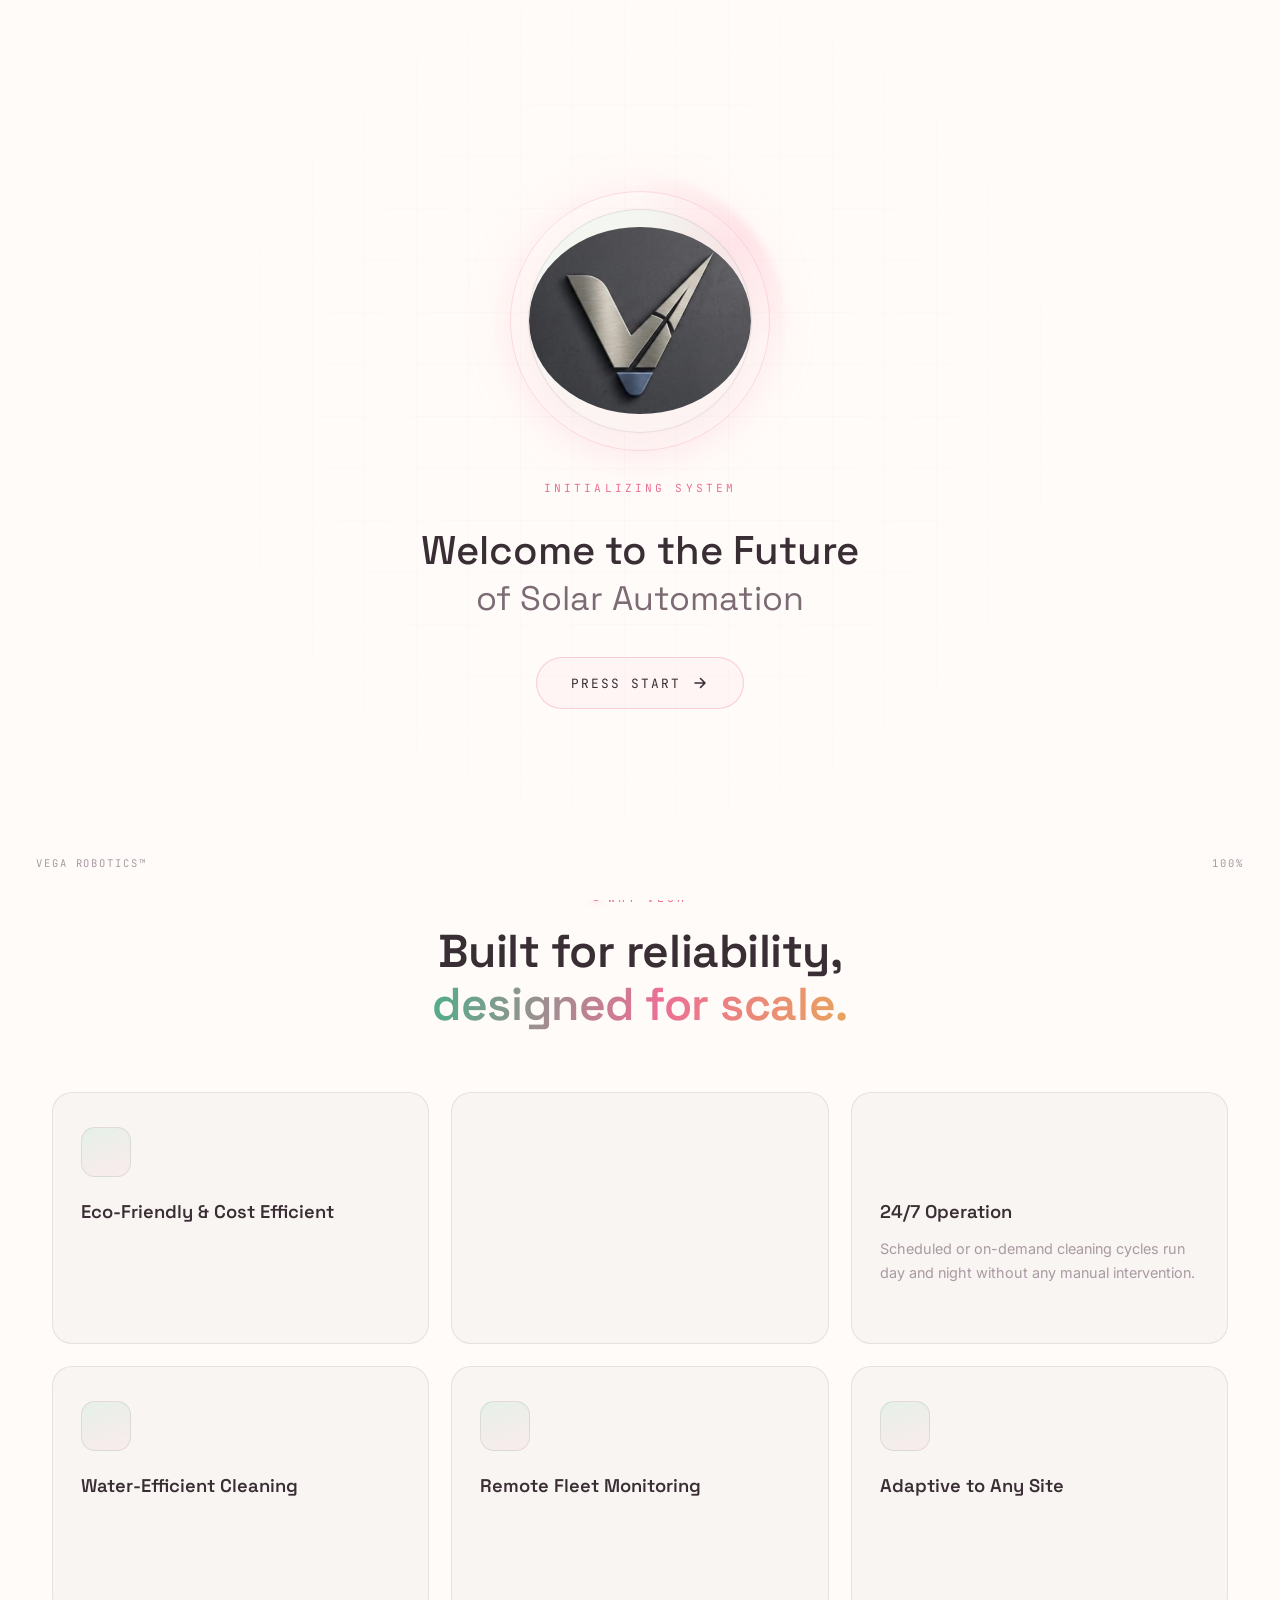
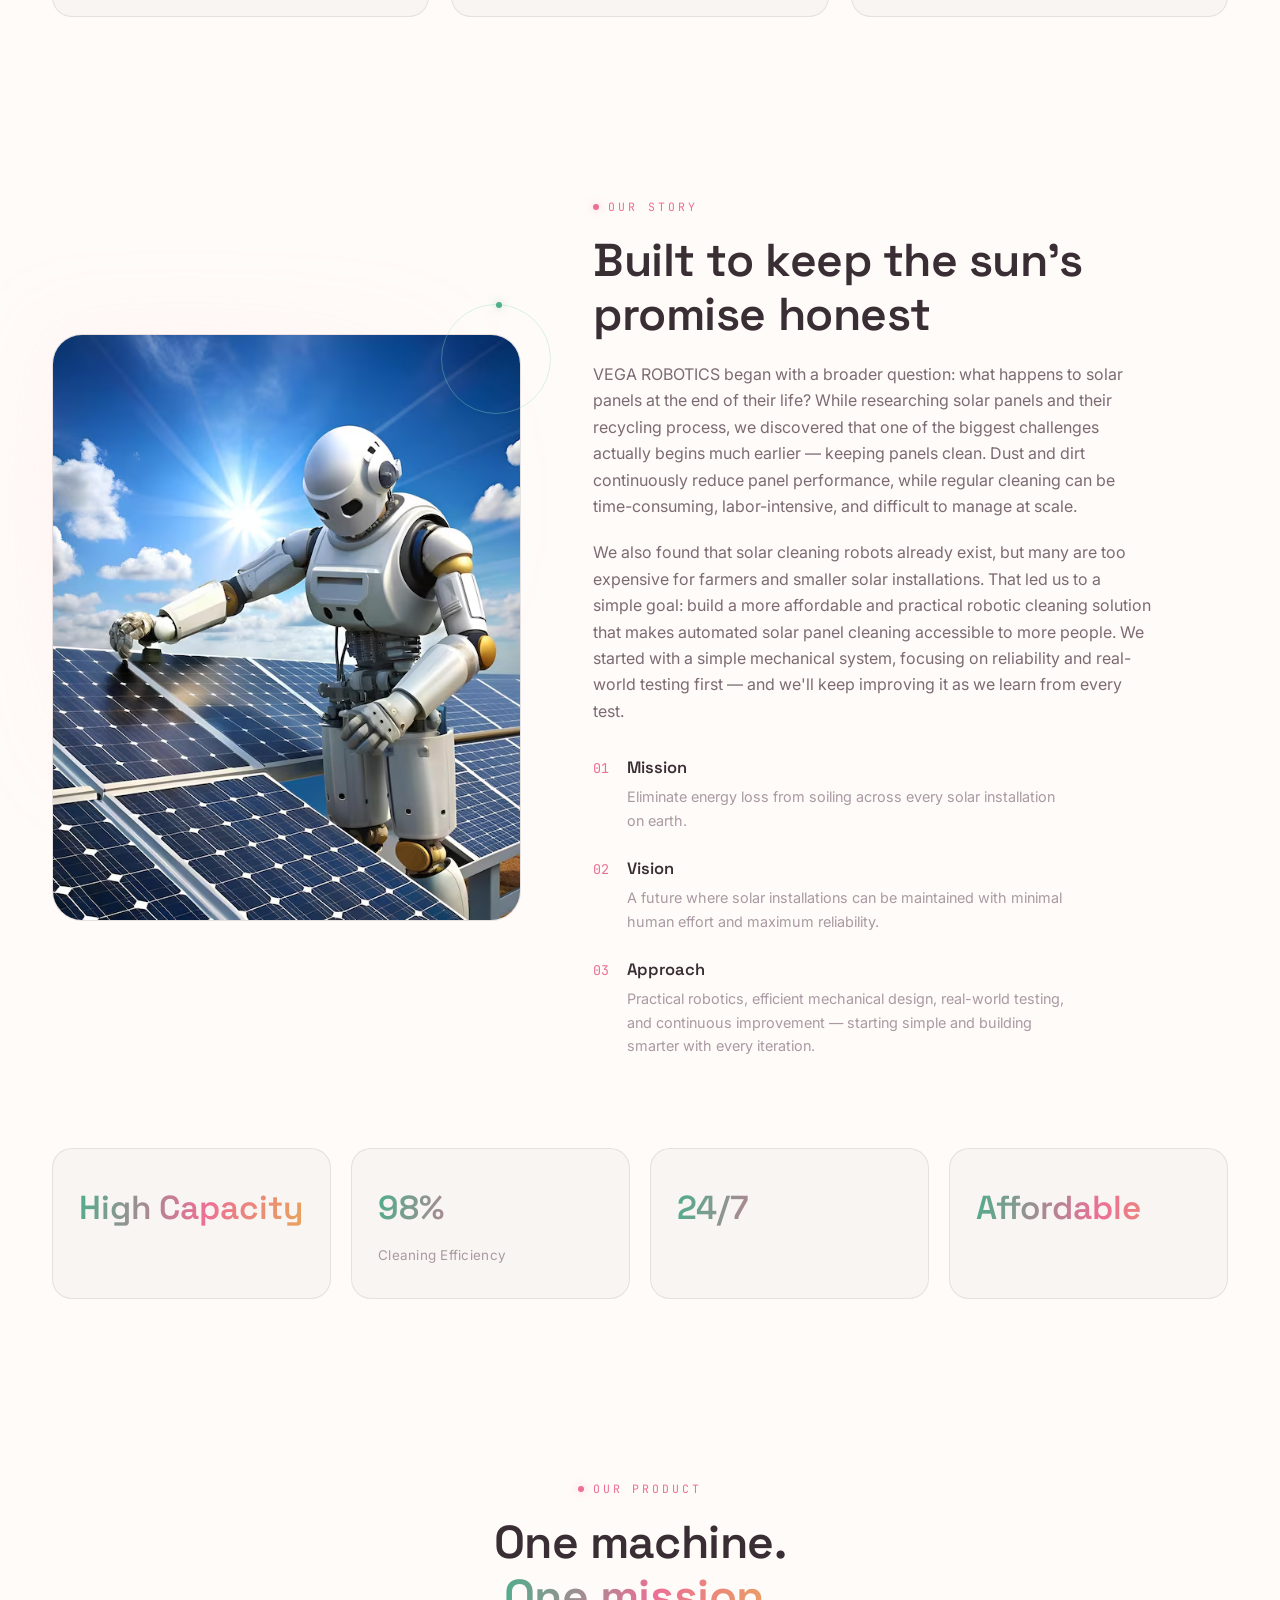
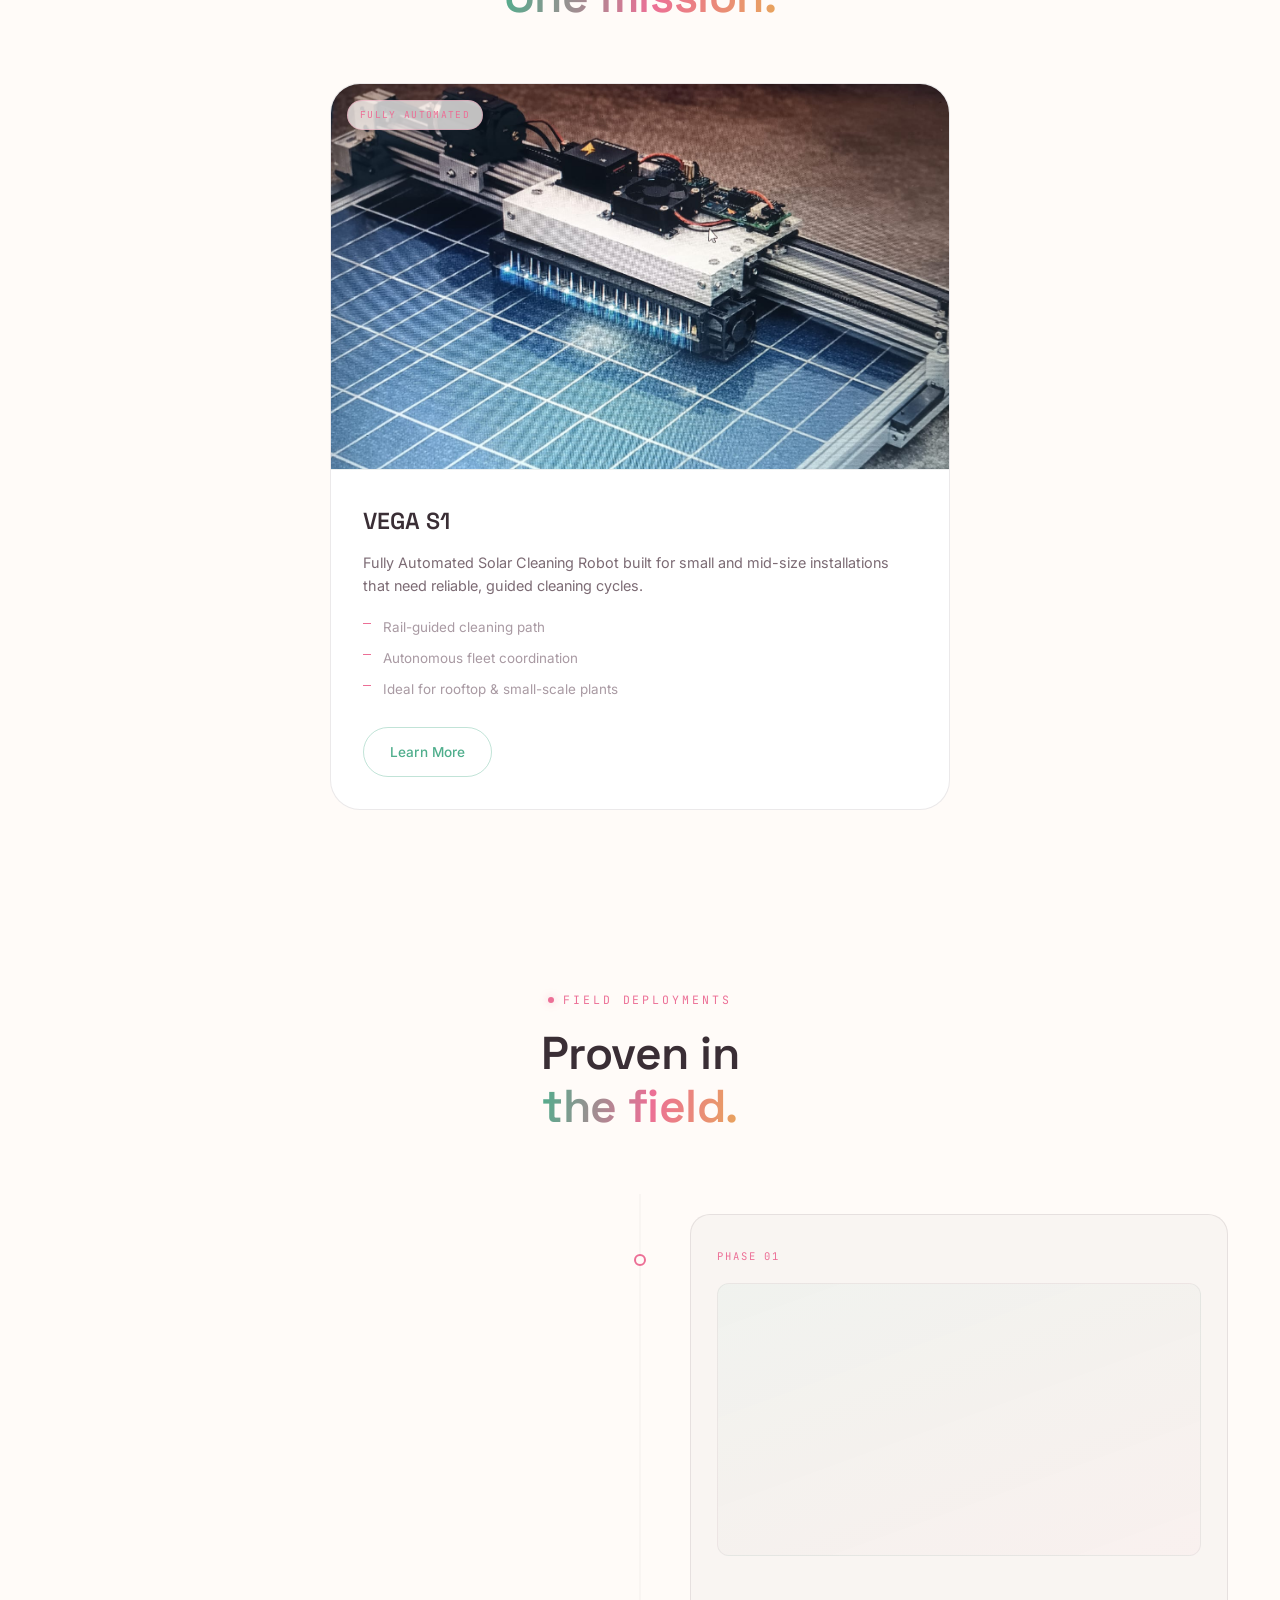
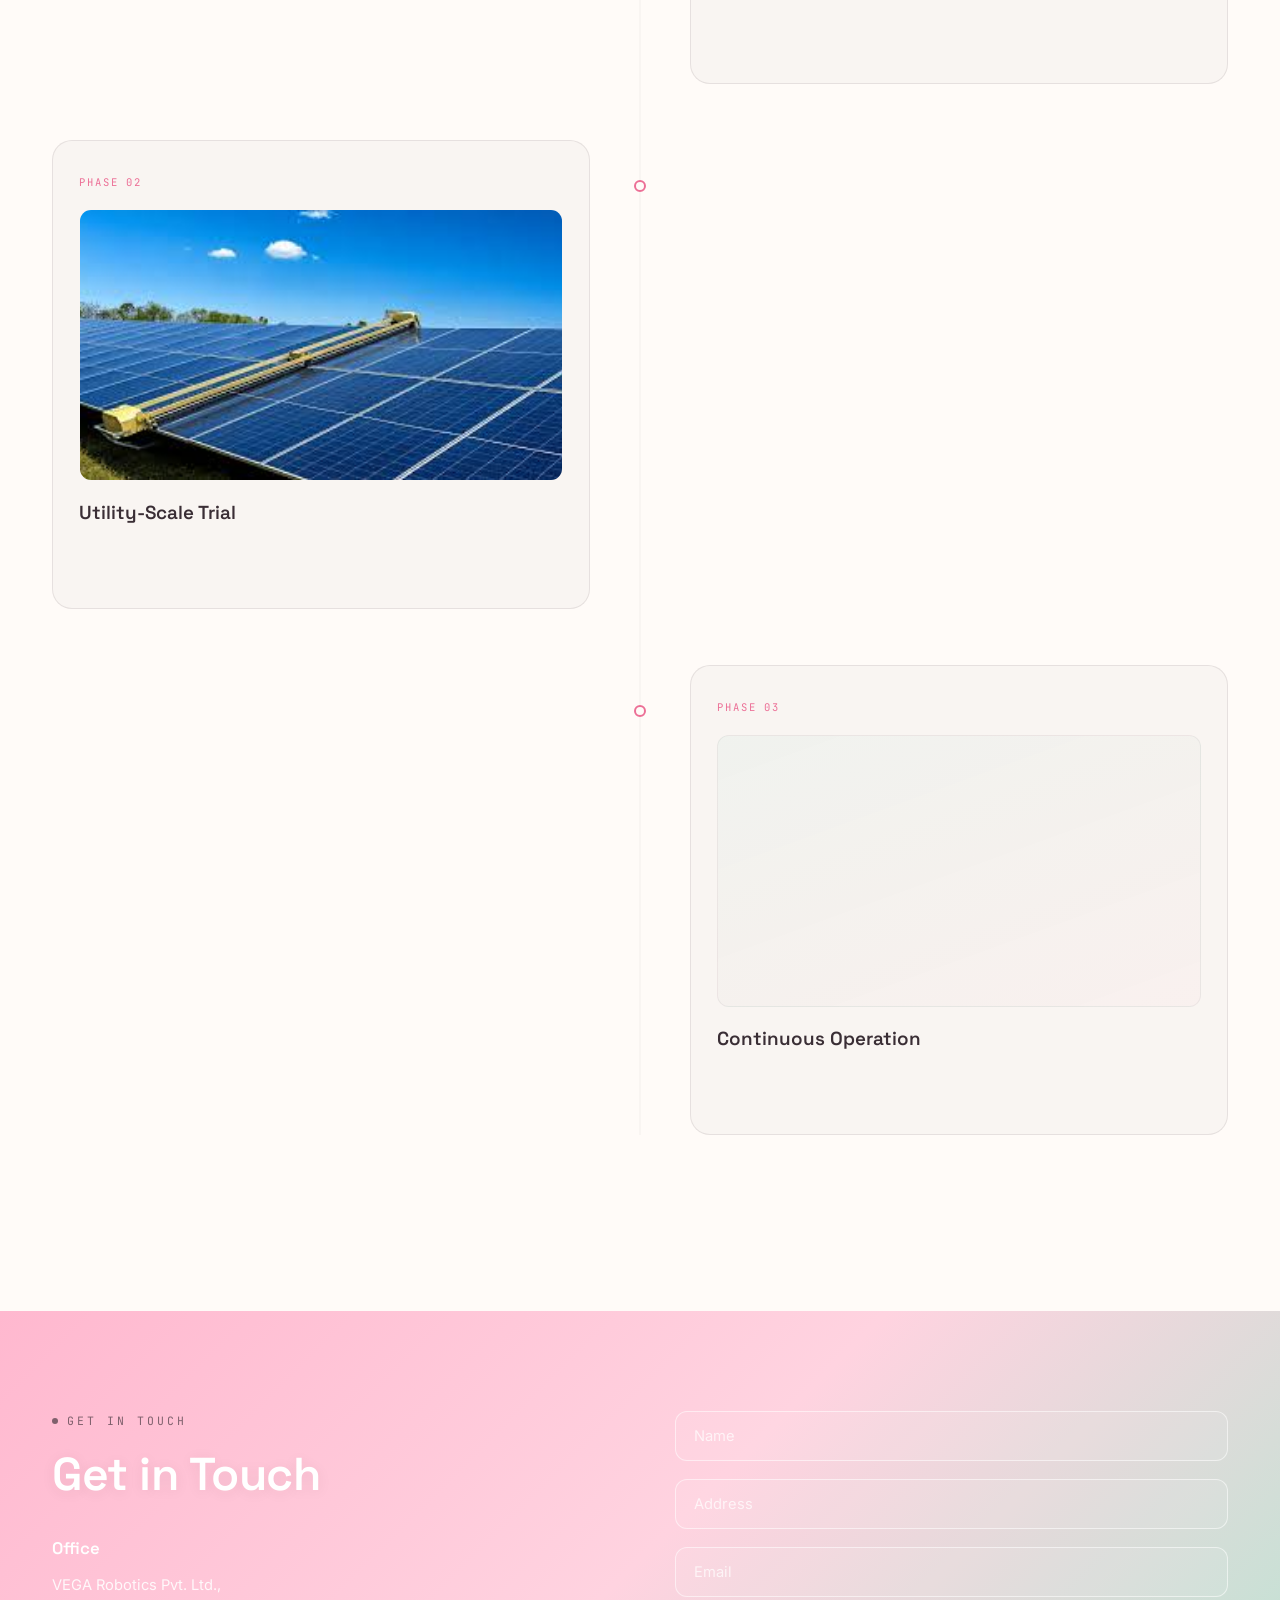
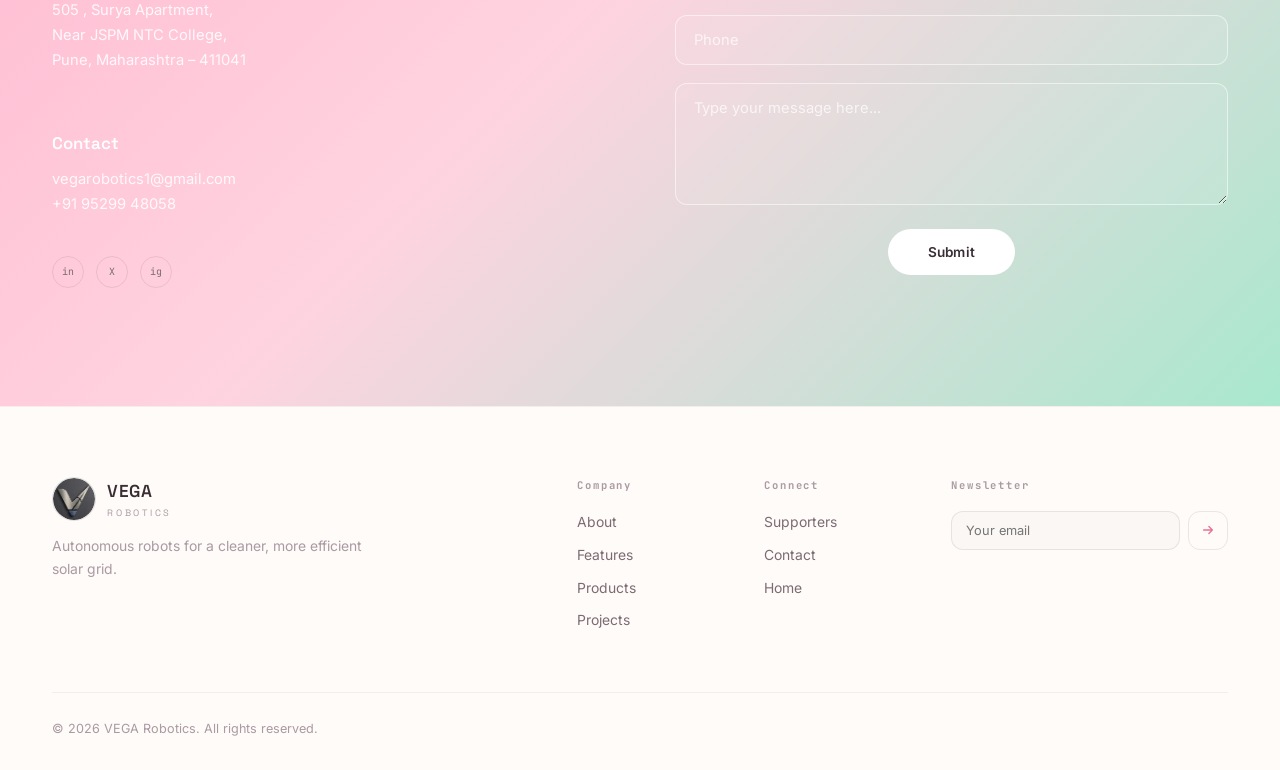
==== commit eabbab4a: "linkedIn acc added" ====
--- a/index.html
+++ b/index.html
@@ -471,7 +471,7 @@
                     +91 95299 48058<br>
                     <br>
                   <div class="social-row small">
-                    <a href="https://www.linkedin.com/in/vega-robotics-03b53042a?utm_source=share_via&utm_content=profile&utm_medium=member_android" class="social-icon magnetic" aria-label="LinkedIn">in</a>
+                    <a href="https://www.linkedin.com/company/vega-robotics1/" class="social-icon magnetic" aria-label="LinkedIn">in</a>
                     <a href="#" class="social-icon magnetic" aria-label="Twitter">X</a>
                     <a href="https://www.instagram.com/vega_robotics?igsh=MTFla3didHdocXJheQ==&igsi=MTFla3didHdocXJheQ==" class="social-icon magnetic" aria-label="Instagram">ig</a>
                   </div>
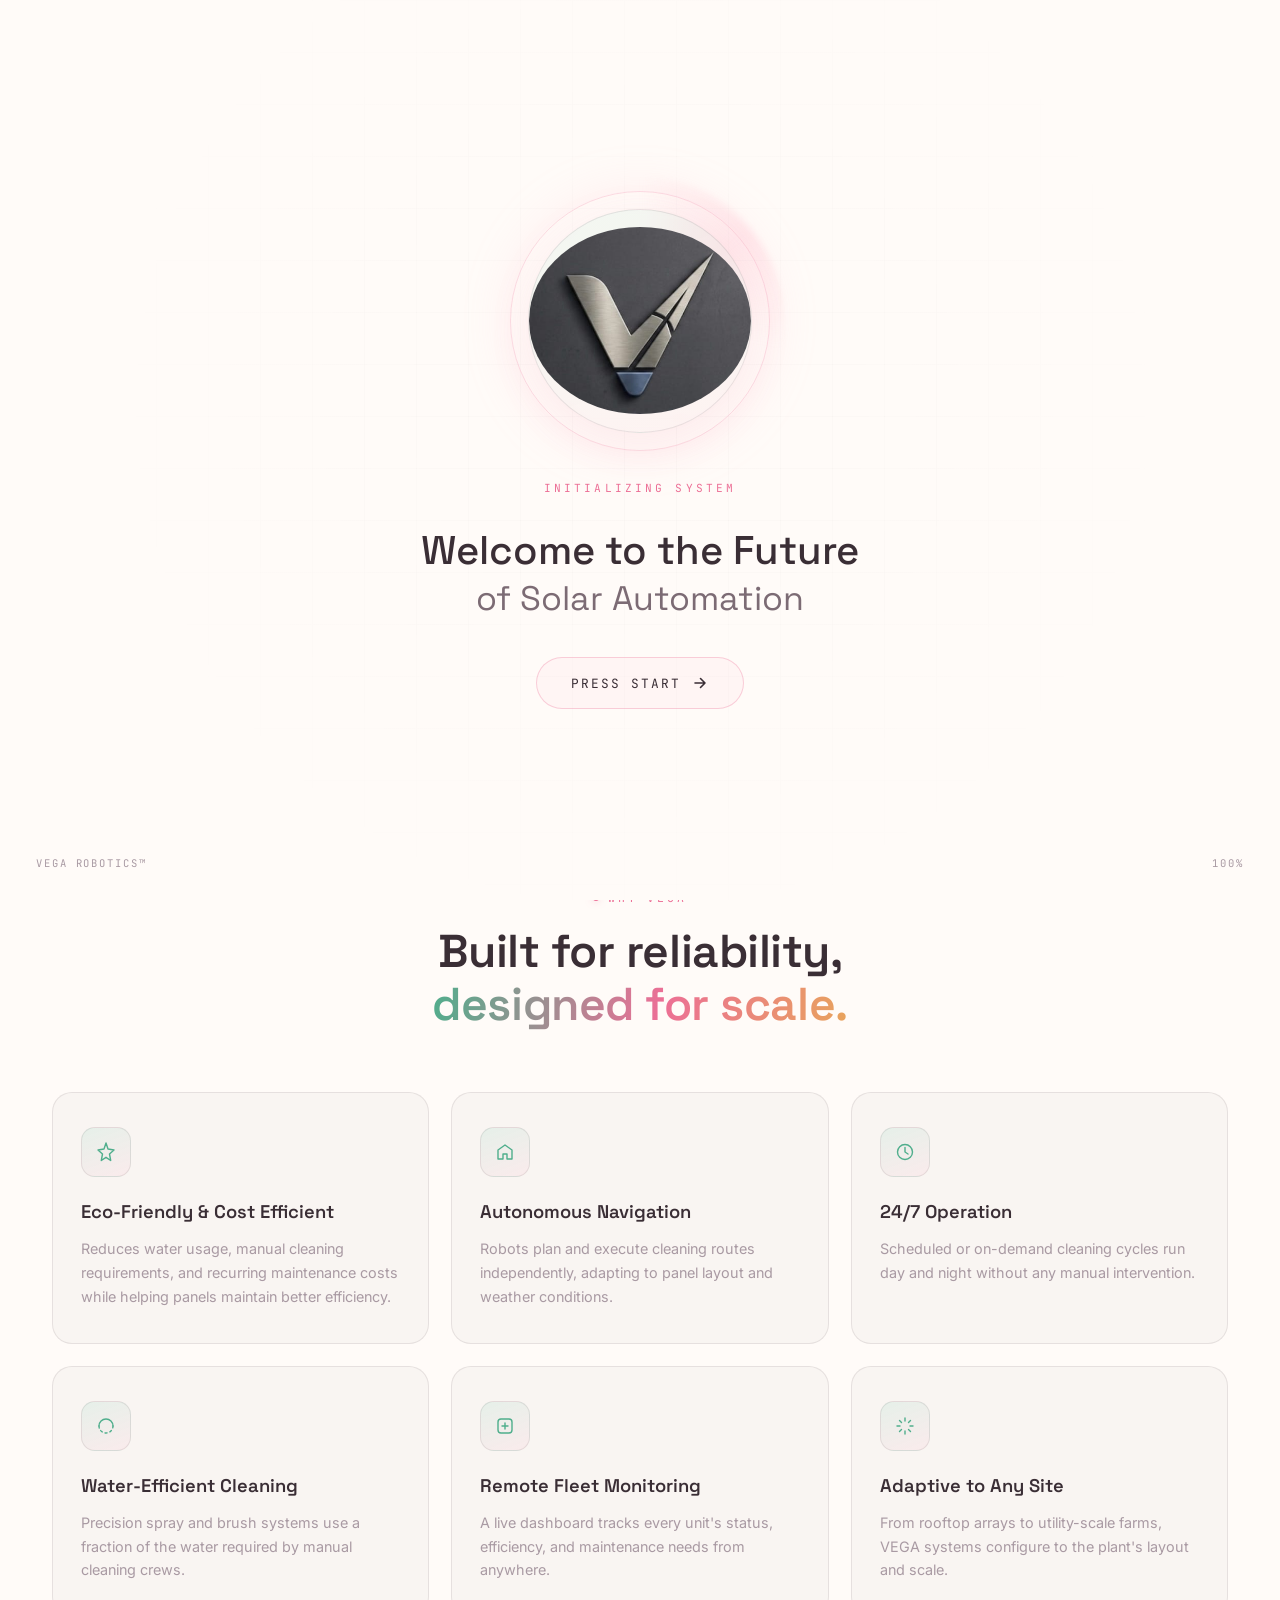
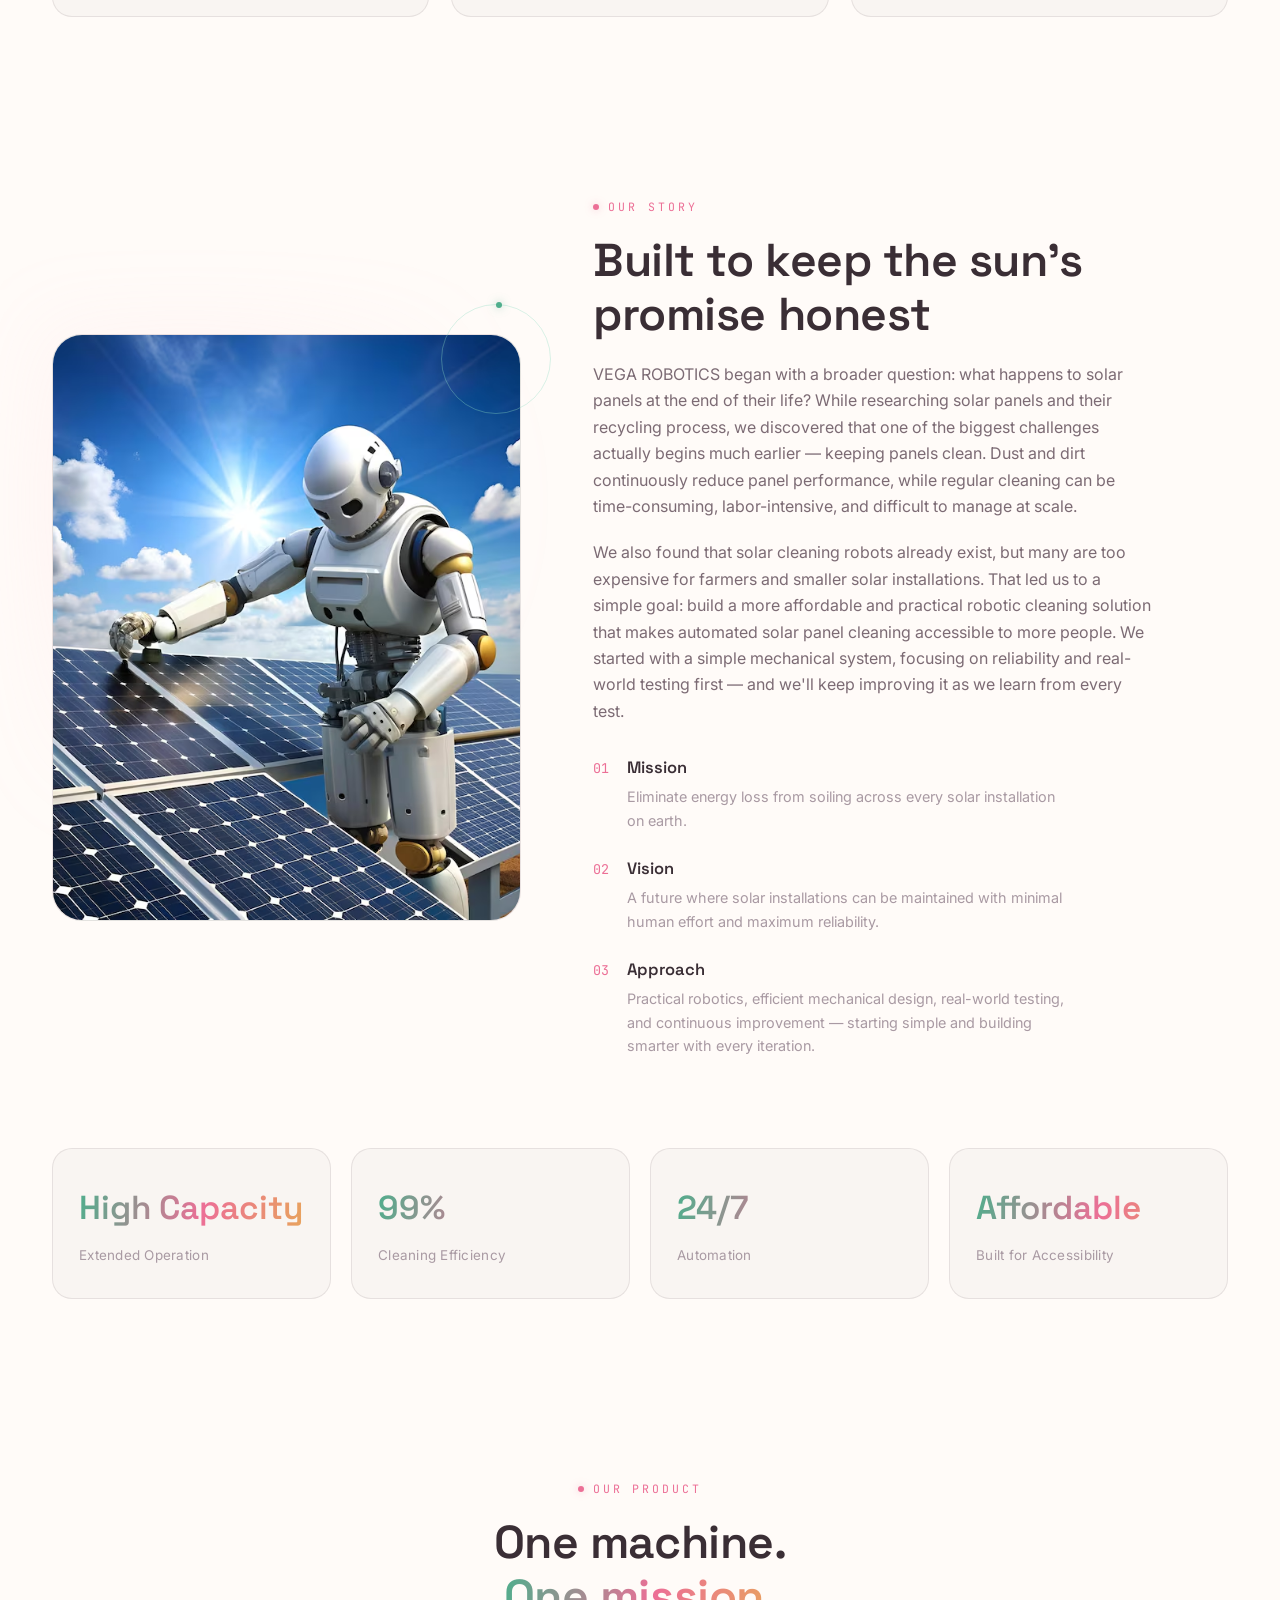
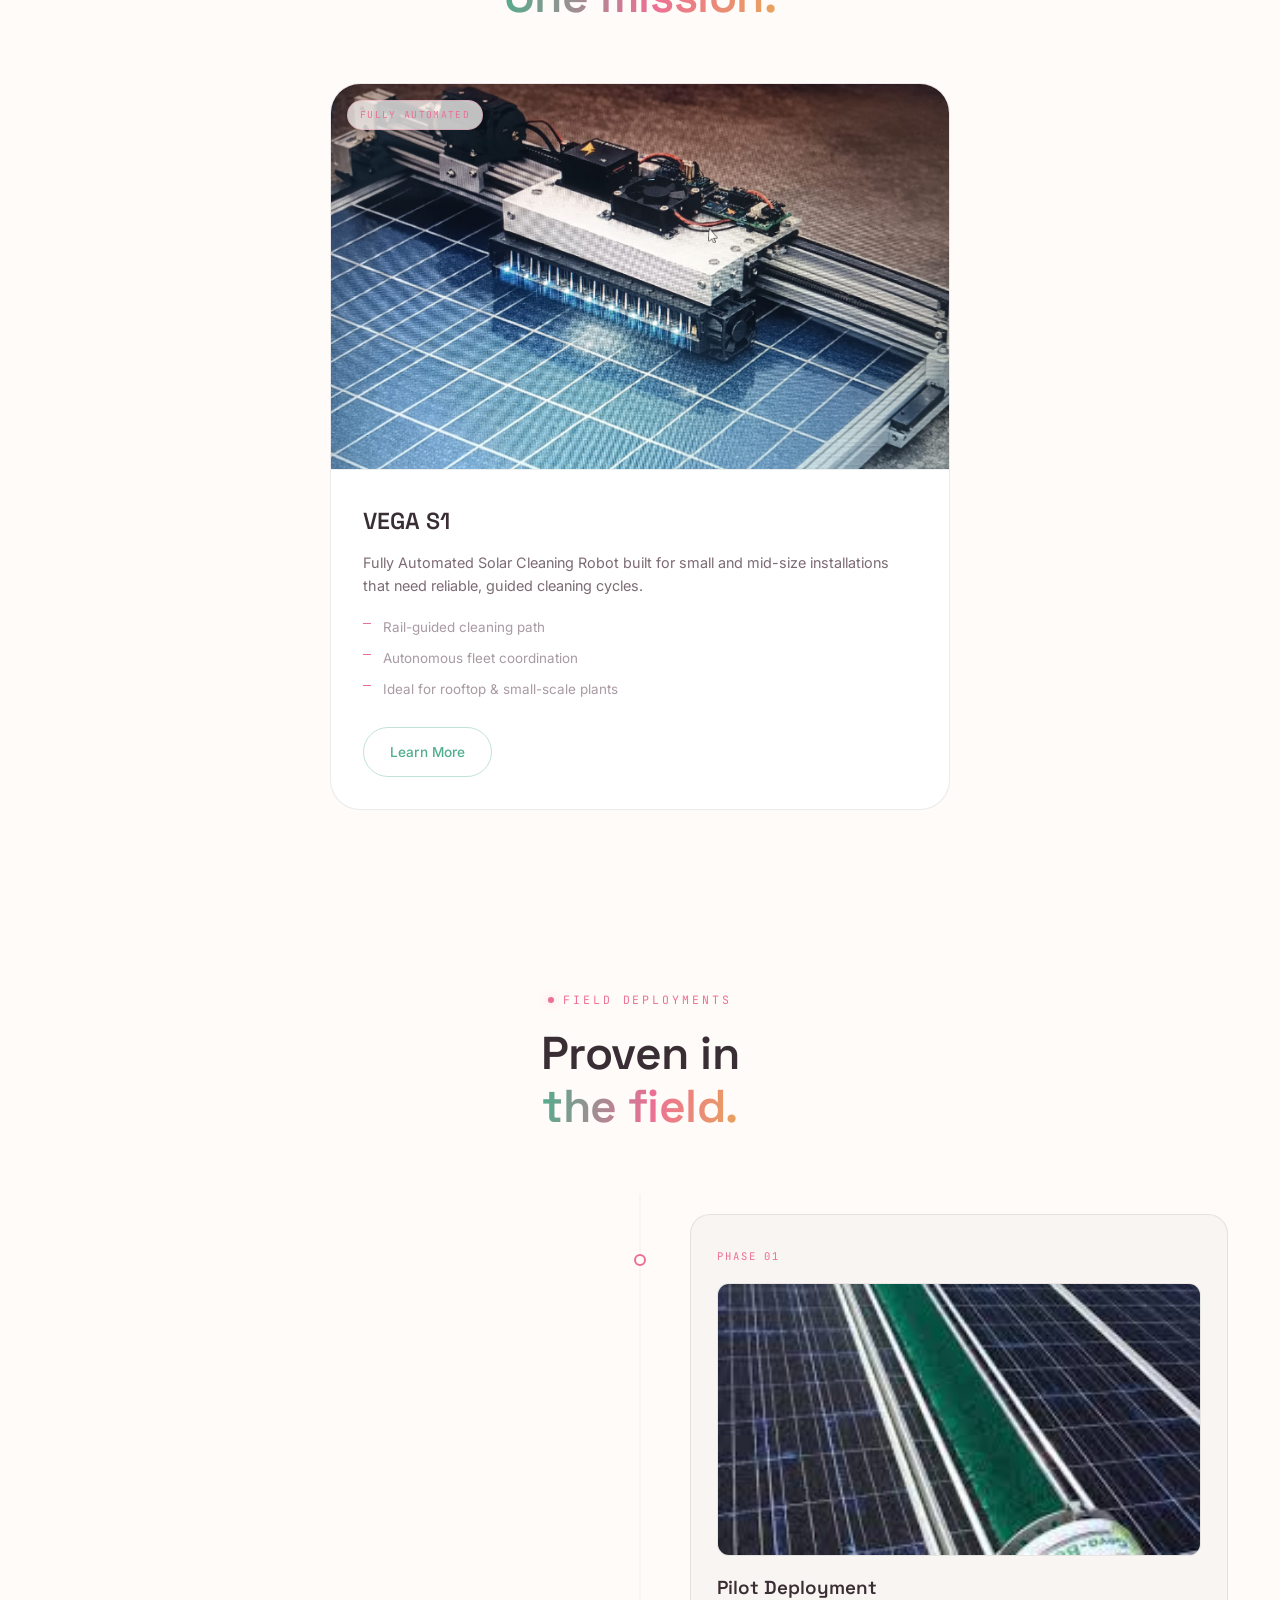
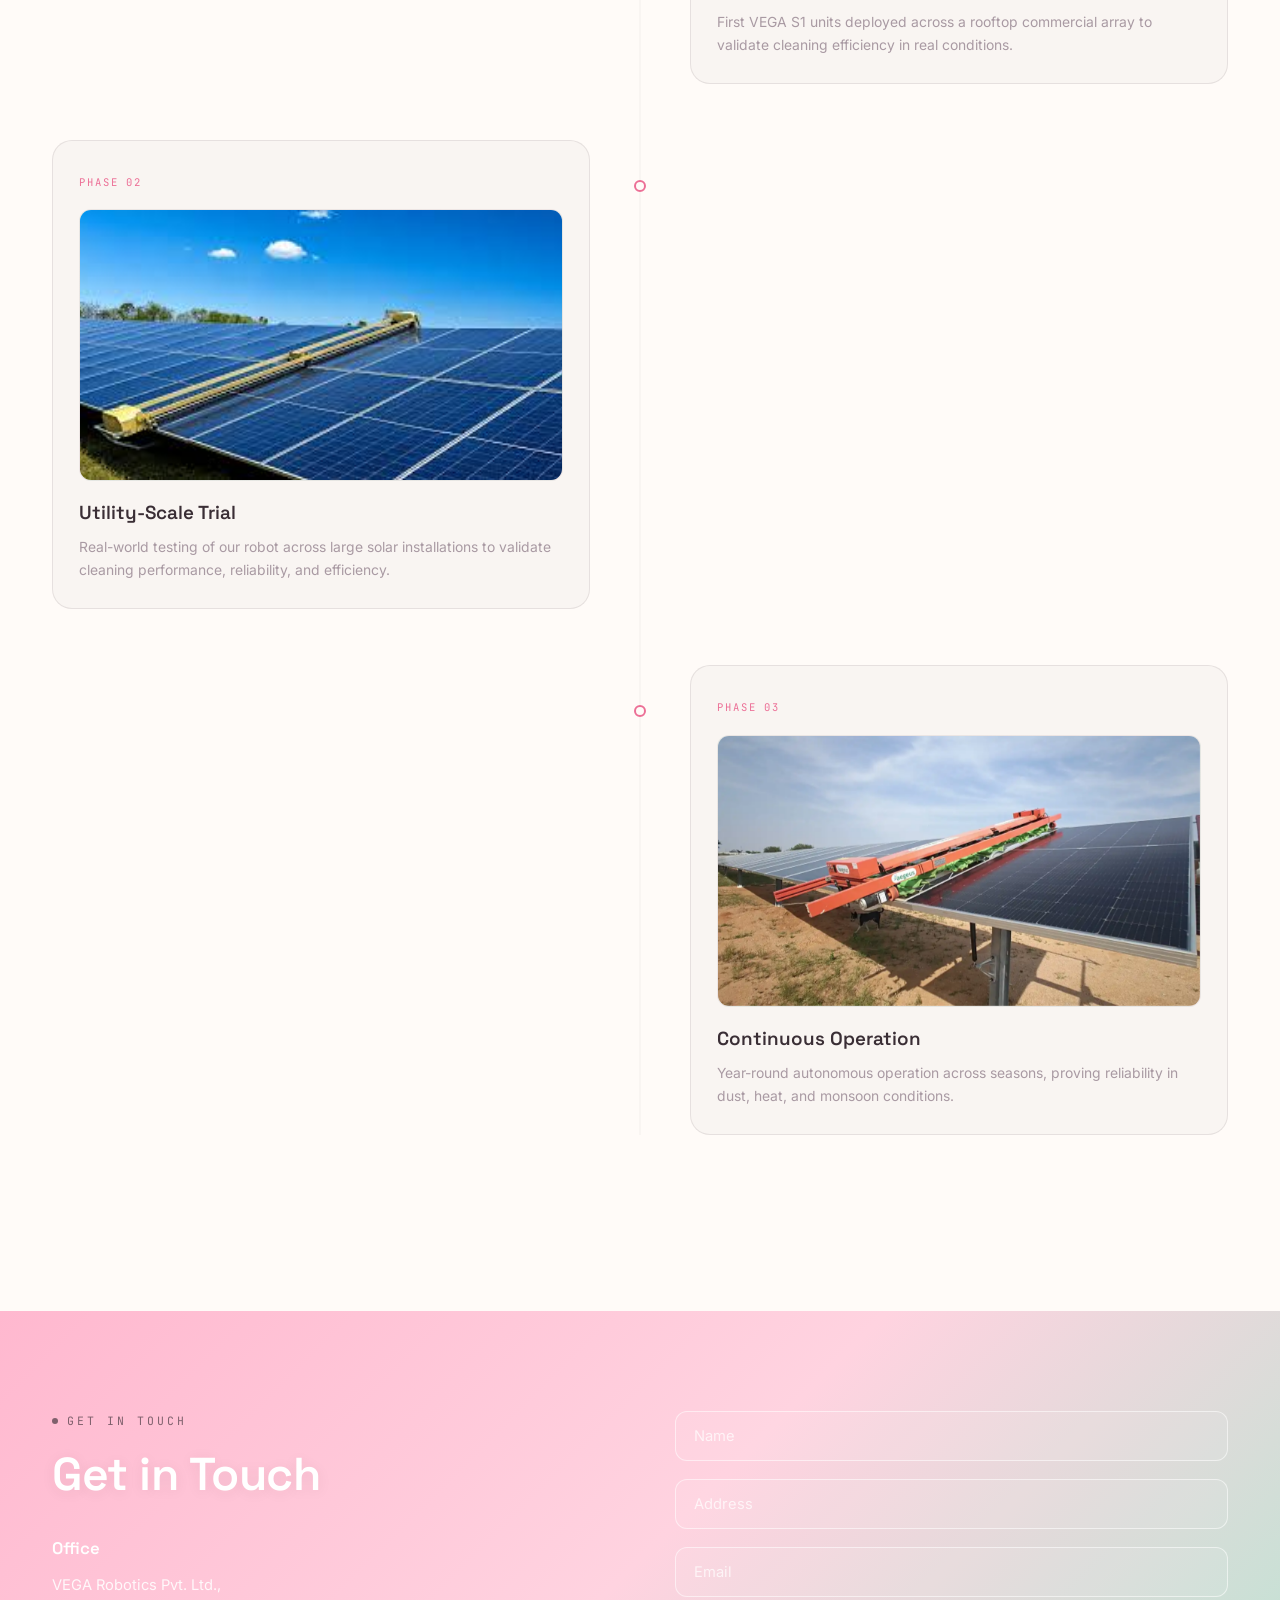
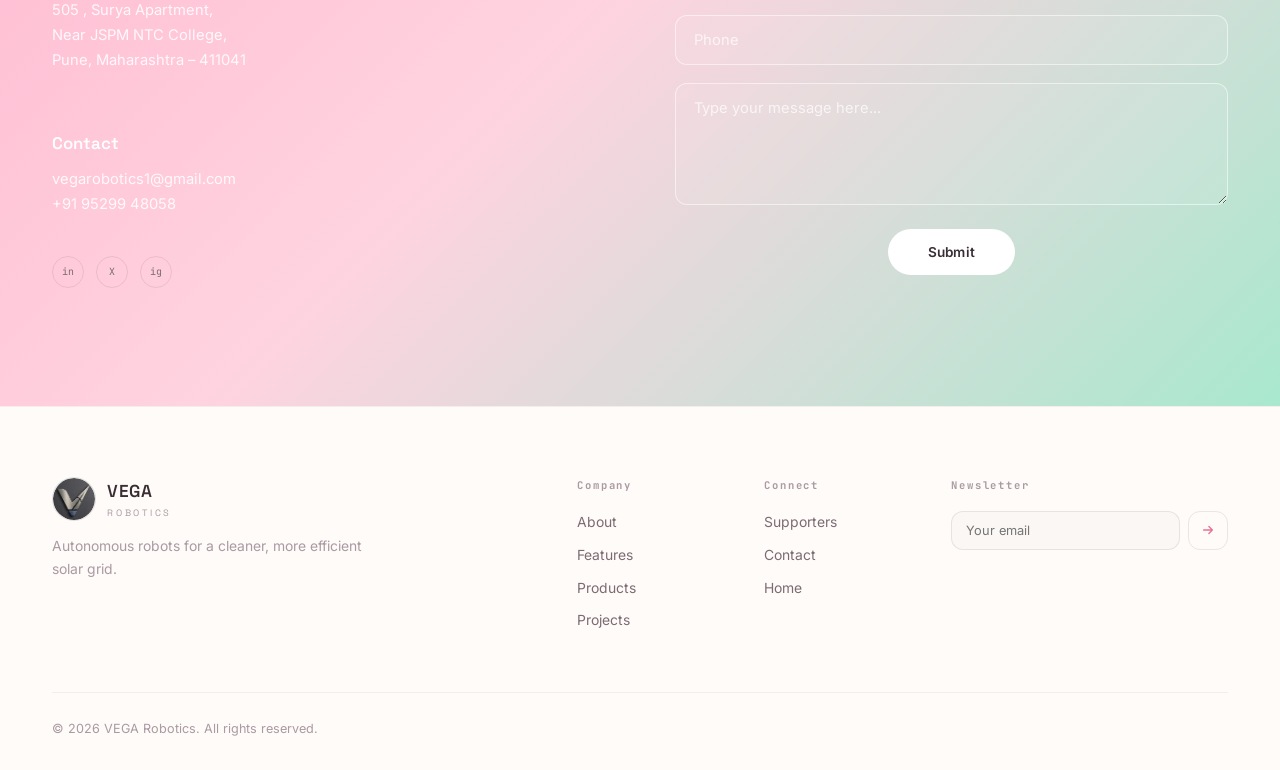
==== commit be19ed66: "GSC Setup" ====
--- a/index.html
+++ b/index.html
@@ -13,6 +13,22 @@
     href="https://fonts.googleapis.com/css2?family=Space+Grotesk:wght@400;500;600;700&family=Inter:wght@300;400;500;600&family=JetBrains+Mono:wght@400;500&display=swap"
     rel="stylesheet">
   <link rel="stylesheet" href="style.css">
+
+  <meta name="google-site-verification" content="7yxbxRsAKf8PQBwkul3caDxndiBNnYXAAJZjSCVQQ6U" />
+
+  <script type="application/ld+json">
+{
+  "@context": "https://schema.org",
+  "@type": "Organization",
+  "name": "Vega Robotics",
+  "url": "https://vega-robotics.vercel.app/",
+  "logo": "https://vega-robotics.vercel.app/imgs/logo.jpeg",
+  "sameAs": [
+    "https://www.linkedin.com/company/vega-robotics1",
+    "https://www.instagram.com/vega_robotics"
+  ]
+}
+</script>
 </head>
 
 <body>
@@ -471,9 +487,11 @@
                     +91 95299 48058<br>
                     <br>
                   <div class="social-row small">
-                    <a href="https://www.linkedin.com/company/vega-robotics1/" class="social-icon magnetic" aria-label="LinkedIn">in</a>
+                    <a href="https://www.linkedin.com/company/vega-robotics1/" class="social-icon magnetic"
+                      aria-label="LinkedIn">in</a>
                     <a href="#" class="social-icon magnetic" aria-label="Twitter">X</a>
-                    <a href="https://www.instagram.com/vega_robotics?igsh=MTFla3didHdocXJheQ==&igsi=MTFla3didHdocXJheQ==" class="social-icon magnetic" aria-label="Instagram">ig</a>
+                    <a href="https://www.instagram.com/vega_robotics?igsh=MTFla3didHdocXJheQ==&igsi=MTFla3didHdocXJheQ=="
+                      class="social-icon magnetic" aria-label="Instagram">ig</a>
                   </div>
 
                   </p>
